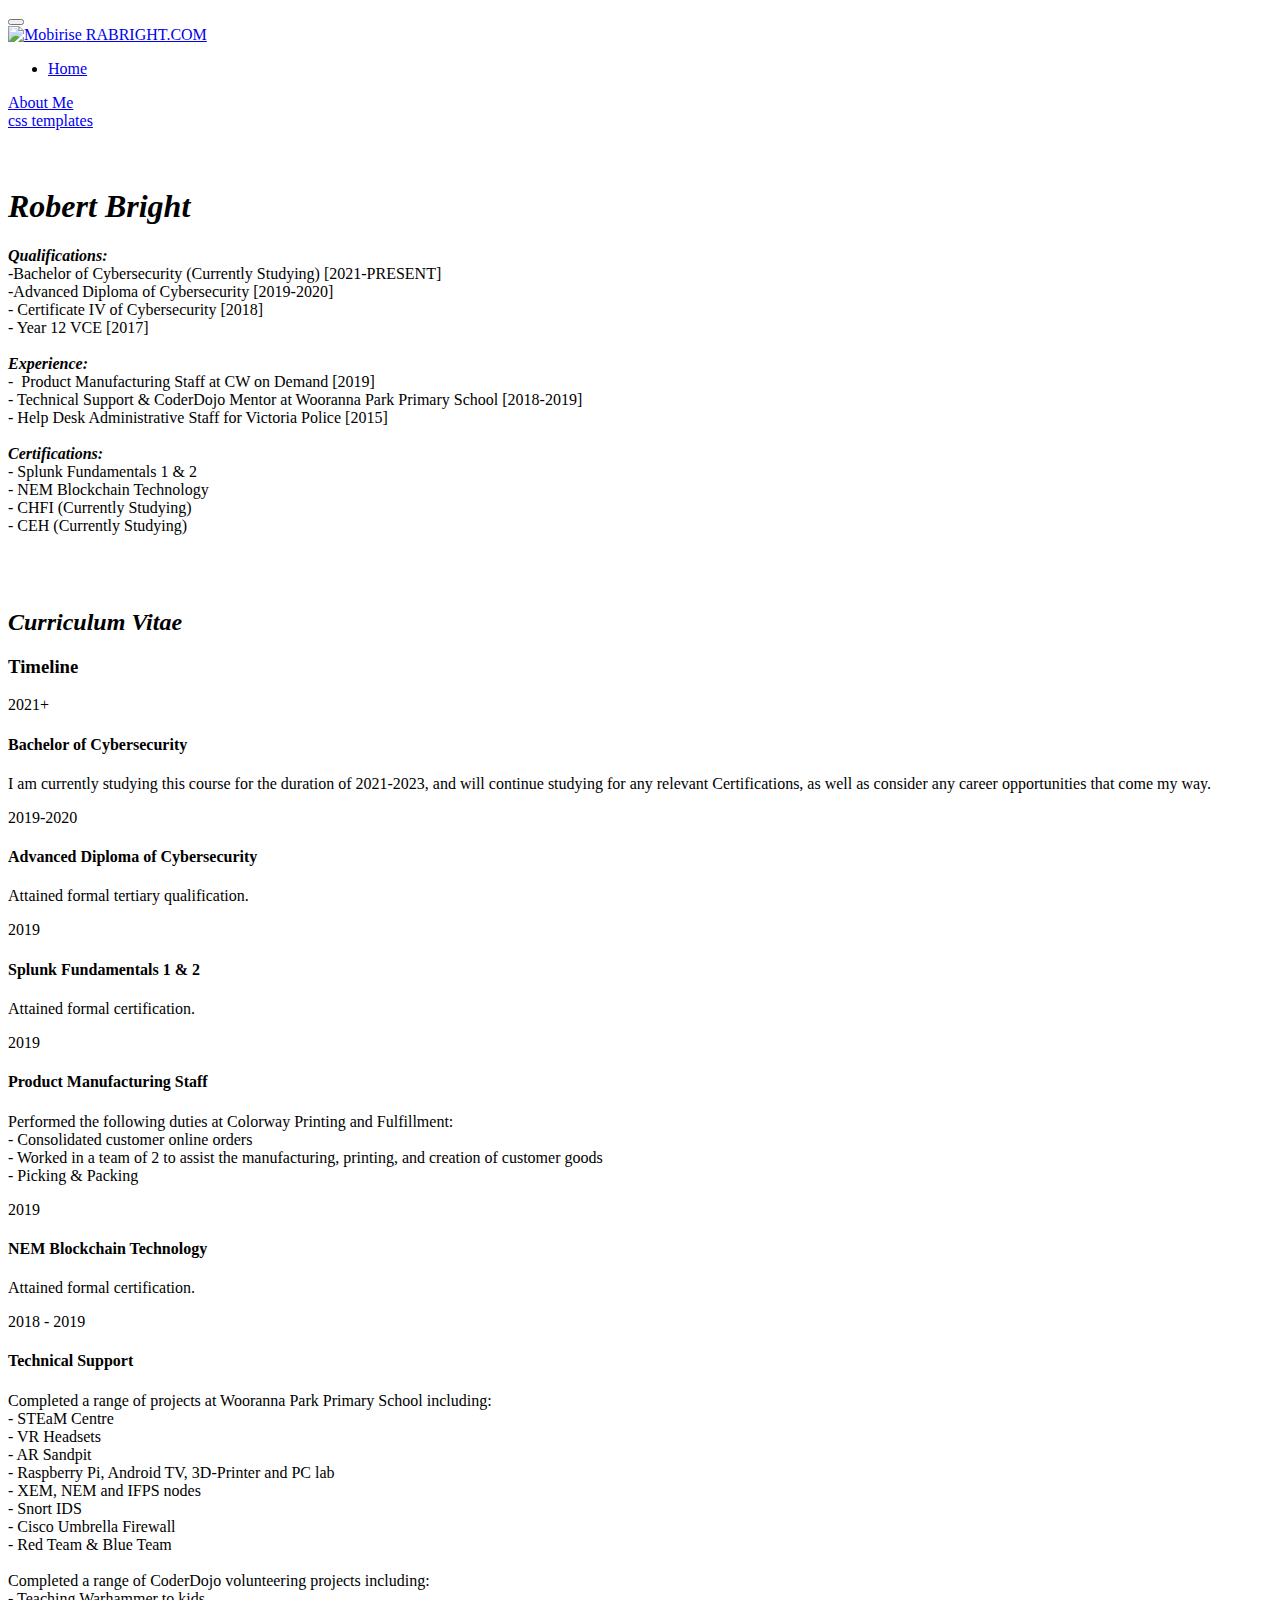
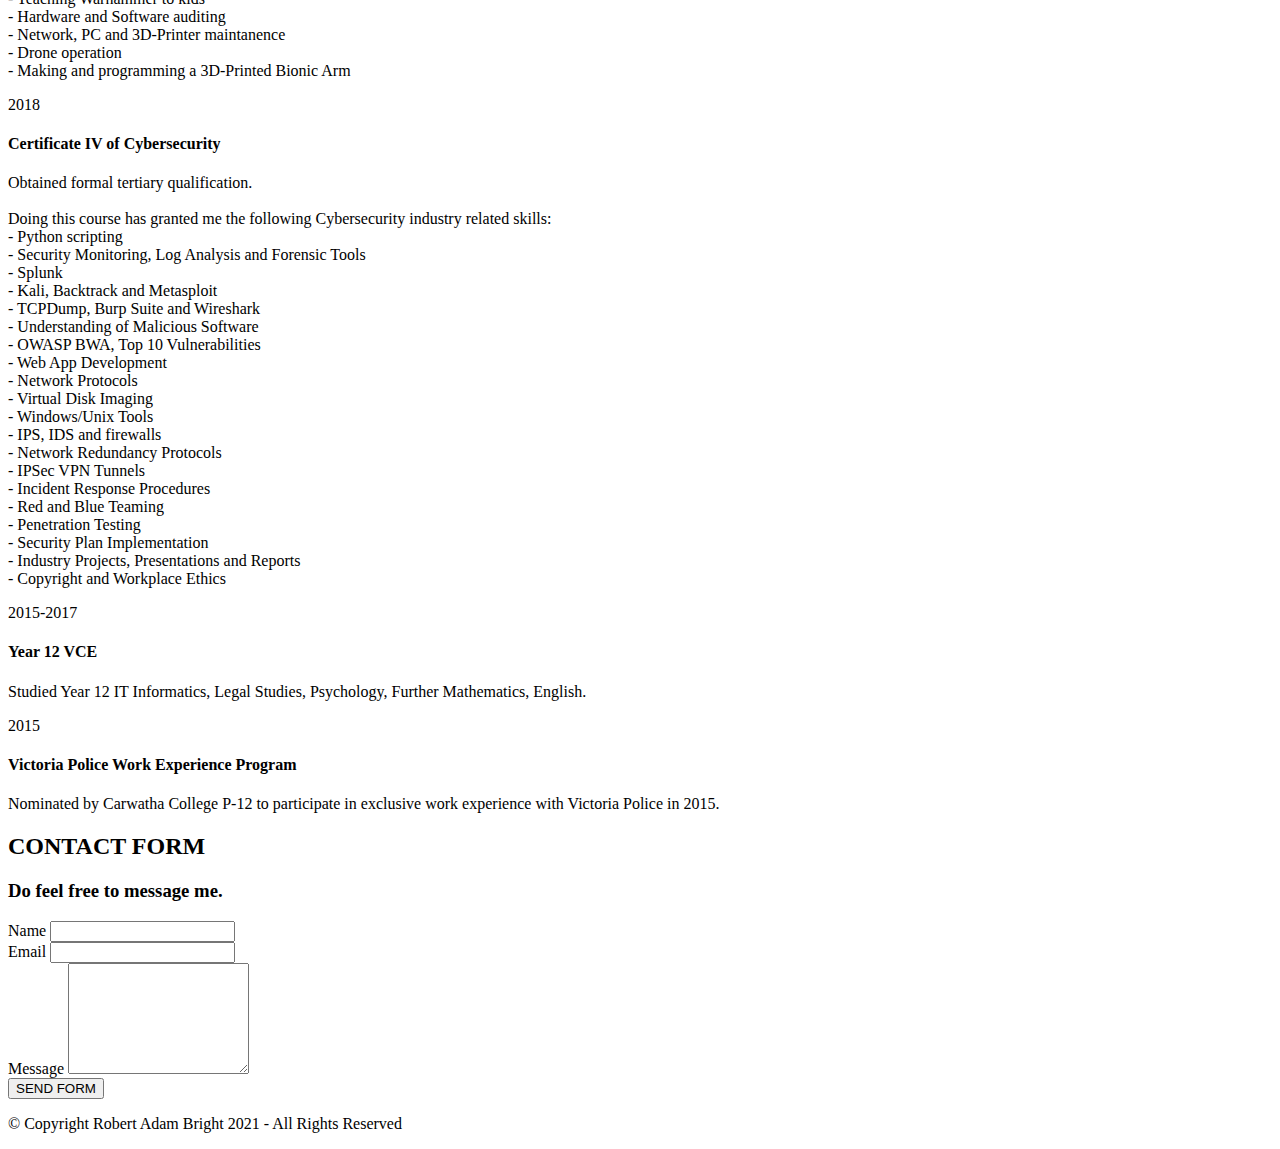
==== index.html @ a985dcd4 "Add files via upload" ====
<!DOCTYPE html>
<html  >
<head>
  <!-- Site made with Mobirise Website Builder v4.12.4, https://mobirise.com -->
  <meta charset="UTF-8">
  <meta http-equiv="X-UA-Compatible" content="IE=edge">
  <meta name="generator" content="Mobirise v4.12.4, mobirise.com">
  <meta name="viewport" content="width=device-width, initial-scale=1, minimum-scale=1">
  <link rel="shortcut icon" href="assets/images/img-53522.png" type="image/x-icon">
  <meta name="description" content="">
  
  
  <title>Home</title>
  <link rel="stylesheet" href="assets/web/assets/mobirise-icons/mobirise-icons.css">
  <link rel="stylesheet" href="assets/web/assets/mobirise-icons-bold/mobirise-icons-bold.css">
  <link rel="stylesheet" href="assets/bootstrap/css/bootstrap.min.css">
  <link rel="stylesheet" href="assets/bootstrap/css/bootstrap-grid.min.css">
  <link rel="stylesheet" href="assets/bootstrap/css/bootstrap-reboot.min.css">
  <link rel="stylesheet" href="assets/dropdown/css/style.css">
  <link rel="stylesheet" href="assets/tether/tether.min.css">
  <link rel="stylesheet" href="assets/socicon/css/styles.css">
  <link rel="stylesheet" href="assets/theme/css/style.css">
  <link rel="preload" as="style" href="assets/mobirise/css/mbr-additional.css"><link rel="stylesheet" href="assets/mobirise/css/mbr-additional.css" type="text/css">
  
  
  
</head>
<body>
  <section class="menu cid-reJX1GnCIi" once="menu" id="menu1-0">

    

    <nav class="navbar navbar-expand beta-menu navbar-dropdown align-items-center navbar-fixed-top navbar-toggleable-sm">
        <button class="navbar-toggler navbar-toggler-right" type="button" data-toggle="collapse" data-target="#navbarSupportedContent" aria-controls="navbarSupportedContent" aria-expanded="false" aria-label="Toggle navigation">
            <div class="hamburger">
                <span></span>
                <span></span>
                <span></span>
                <span></span>
            </div>
        </button>
        <div class="menu-logo">
            <div class="navbar-brand">
                <span class="navbar-logo">
                    <a href="index.html">
                         <img src="assets/images/thumbnail.png" alt="Mobirise" title="" style="height: 3.8rem;">
                    </a>
                </span>
                <span class="navbar-caption-wrap"><a class="navbar-caption text-white display-4" href="index.html">RABRIGHT.COM</a></span>
            </div>
        </div>
        <div class="collapse navbar-collapse" id="navbarSupportedContent">
            <ul class="navbar-nav nav-dropdown" data-app-modern-menu="true"><li class="nav-item">
                    <a class="nav-link link text-white display-4" href="index.html">
                        <span class="mbri-home mbr-iconfont mbr-iconfont-btn"></span>Home</a>
                </li></ul>
            <div class="navbar-buttons mbr-section-btn"><a class="btn btn-sm btn-primary display-4" href="aboutme.html"><span class="mbri-user mbr-iconfont mbr-iconfont-btn"></span>
                    About Me</a></div>
        </div>
    </nav>
</section>

<section class="engine"><a href="https://mobirise.info/x">css templates</a></section><section class="cid-sDux0tJGeT mbr-fullscreen mbr-parallax-background" id="header2-2d">

    

    <div class="mbr-overlay" style="opacity: 0; background-color: rgb(35, 35, 35);"></div>

    <div class="container align-center">
        <div class="row justify-content-md-center">
            <div class="mbr-white col-md-10">
                <h1 class="mbr-section-title mbr-bold pb-3 mbr-fonts-style display-1"><br><em>Robert Bright</em></h1>
                
                <p class="mbr-text pb-3 mbr-fonts-style display-5"><strong><em>Qualifications:
</em></strong><br>-Bachelor of Cybersecurity (Currently Studying) [2021-PRESENT]<br>-Advanced Diploma of Cybersecurity [2019-2020]<br>- Certificate IV of Cybersecurity [2018]
<br>- Year 12 VCE [2017]
<br>
<br><strong><em>Experience:
</em></strong><br>- &nbsp;Product Manufacturing Staff at CW on Demand [2019]<br>- Technical Support &amp; CoderDojo Mentor&nbsp;at Wooranna Park Primary School [2018-2019]<br>- Help Desk Administrative Staff for Victoria Police [2015]
<br>
<br><strong><em>Certifications:
</em></strong><br>- Splunk Fundamentals 1 &amp; 2                                                                      
<br>- NEM Blockchain Technology
<br>- CHFI (Currently Studying)                                                                        
<br>- CEH (Currently Studying) &nbsp;<br><br><br><br></p>
                
            </div>
        </div>
    </div>
    <div class="mbr-arrow hidden-sm-down" aria-hidden="true">
        <a href="#next">
            <i class="mbri-down mbr-iconfont"></i>
        </a>
    </div>
</section>

<section class="timeline1 cid-reJX4ozvJL" id="timeline1-2">

    

    

    <div class="container align-center">
        <h2 class="mbr-section-title pb-3 mbr-fonts-style display-2"><strong><em>Curriculum Vitae</em></strong><em><strong><br></strong></em></h2>
        <h3 class="mbr-section-subtitle pb-5 mbr-fonts-style display-5">Timeline</h3>

        <div class="container timelines-container" mbri-timelines="">
            <div class="row timeline-element reverse separline">      
                 <div class="timeline-date-panel col-xs-12 col-md-6  align-left">         
                    <div class="time-line-date-content">
                        <p class="mbr-timeline-date mbr-fonts-style display-5">2021+</p>
                    </div>
                </div>
           <span class="iconBackground"></span>
            <div class="col-xs-12 col-md-6 align-right">
                <div class="timeline-text-content">
                    <h4 class="mbr-timeline-title pb-3 mbr-fonts-style display-5">Bachelor of Cybersecurity</h4>
                    <p class="mbr-timeline-text mbr-fonts-style display-7">I am currently studying this course for the duration of 2021-2023, and will continue studying for any relevant Certifications, as well as consider any career opportunities that come my way.</p>
                 </div>
            </div>
            </div>

            <div class="row timeline-element  separline">
                <div class="timeline-date-panel col-xs-12 col-md-6 align-right">
                    <div class="time-line-date-content">
                        <p class="mbr-timeline-date mbr-fonts-style display-5">2019-2020</p>
                    </div>
                </div>
                <span class="iconBackground"></span>
                <div class="col-xs-12 col-md-6 align-left ">
                    <div class="timeline-text-content">
                        <h4 class="mbr-timeline-title pb-3 mbr-fonts-style display-5">Advanced Diploma of Cybersecurity</h4>
                        <p class="mbr-timeline-text mbr-fonts-style display-7">Attained formal tertiary qualification.</p>
                    </div>
                </div>
            </div> 


            <div class="row timeline-element reverse separline">
                <div class="timeline-date-panel col-xs-12 col-md-6  align-left">
                    <div class="time-line-date-content">
                        <p class="mbr-timeline-date mbr-fonts-style display-5">2019</p>
                    </div>
                </div>
                <span class="iconBackground"></span>
                <div class="col-xs-12 col-md-6 align-right">
                    <div class="timeline-text-content">
                        <h4 class="mbr-timeline-title pb-3 mbr-fonts-style display-5">Splunk Fundamentals 1 &amp; 2</h4>      
                        <p class="mbr-timeline-text mbr-fonts-style display-7">Attained formal certification.<br></p>
                    </div>
                </div>
            </div>

            <div class="row timeline-element  separline">
                <div class="timeline-date-panel col-xs-12 col-md-6 align-right">
                    <div class="time-line-date-content">
                        <p class="mbr-timeline-date mbr-fonts-style display-5">2019</p>
                    </div>
                </div>
                <span class="iconBackground"></span>
                <div class="col-xs-12 col-md-6 align-left ">
                    <div class="timeline-text-content">
                        <h4 class="mbr-timeline-title pb-3 mbr-fonts-style display-5">Product Manufacturing Staff</h4>
                        <p class="mbr-timeline-text mbr-fonts-style display-7">Performed the following duties at Colorway Printing and Fulfillment:<br>- Consolidated customer online orders
<br>- Worked in a team of 2 to assist the manufacturing, printing, and creation of customer goods
<br>- Picking &amp; Packing</p>
                    </div>
                </div>
            </div>


            <div class="row timeline-element reverse separline">
                <div class="timeline-date-panel col-xs-12 col-md-6  align-left">
                    <div class="time-line-date-content">
                        <p class="mbr-timeline-date mbr-fonts-style display-5">2019</p>
                    </div>
                </div>
                <span class="iconBackground"></span>
                <div class="col-xs-12 col-md-6 align-right">
                    <div class="timeline-text-content">
                        <h4 class="mbr-timeline-title pb-3 mbr-fonts-style display-5">NEM Blockchain Technology</h4>
                        <p class="mbr-timeline-text mbr-fonts-style display-7">Attained formal certification.</p>
                    </div>
                </div>
            </div>


            <div class="row timeline-element separline">
                <div class="timeline-date-panel col-xs-12 col-md-6 align-right">
                    <div class="time-line-date-content">
                       <p class="mbr-timeline-date mbr-fonts-style display-5">2018 - 2019</p>
                    </div>
                </div>
                <span class="iconBackground"></span>
                <div class="col-xs-12 col-md-6 align-left ">
                    <div class="timeline-text-content">
                        <h4 class="mbr-timeline-title pb-3 mbr-fonts-style display-5">Technical Support</h4>
                        <p class="mbr-timeline-text mbr-fonts-style display-7">Completed a range of projects at Wooranna Park Primary School including:
<br>- STEaM Centre
<br>- VR Headsets
<br>- AR Sandpit
<br>- Raspberry Pi, Android TV, 3D-Printer and PC lab
<br>- XEM, NEM and IFPS nodes
<br>- Snort IDS
<br>- Cisco Umbrella Firewall
<br>- Red Team &amp; Blue Team<br><br>Completed a range of CoderDojo volunteering projects including: 
<br>- Teaching Warhammer to kids 
<br>- Hardware and Software auditing 
<br>- Network, PC and 3D-Printer maintanence 
<br>- Drone operation 
<br>- Making and programming a 3D-Printed Bionic Arm<br></p>
                    </div>
                </div>
            </div>

            <div class="row timeline-element reverse separline">
                <div class="timeline-date-panel col-xs-12 col-md-6  align-left">
                    <div class="time-line-date-content">
                        <p class="mbr-timeline-date mbr-fonts-style display-5">2018</p>
                    </div>
                </div>
                <span class="iconBackground"></span>
                <div class="col-xs-12 col-md-6 align-right">
                    <div class="timeline-text-content">
                        <h4 class="mbr-timeline-title pb-3 mbr-fonts-style display-5">Certificate IV of Cybersecurity</h4>
                        <p class="mbr-timeline-text mbr-fonts-style display-7">Obtained formal tertiary qualification.<br><br>Doing this course has granted me the following Cybersecurity industry related skills:
<br>- Python scripting
<br>- Security Monitoring, Log Analysis and Forensic Tools
<br>- Splunk
<br>- Kali, Backtrack and Metasploit
<br>- TCPDump, Burp Suite and Wireshark
<br>- Understanding of Malicious Software
<br>- OWASP BWA, Top 10 Vulnerabilities
<br>- Web App Development
<br>- Network Protocols
<br>- Virtual Disk Imaging
<br>- Windows/Unix Tools
<br>- IPS, IDS and firewalls
<br>- Network Redundancy Protocols
<br>- IPSec VPN Tunnels
<br>- Incident Response Procedures
<br>- Red and Blue Teaming
<br>- Penetration Testing
<br>- Security Plan Implementation
<br>- Industry Projects, Presentations and Reports
<br>- Copyright and Workplace Ethics</p>
                    </div>
                </div>
            </div>

            <div class="row timeline-element separline">
                <div class="timeline-date-panel col-xs-12 col-md-6 align-right">
                    <div class="time-line-date-content">
                        <p class="mbr-timeline-date mbr-fonts-style display-5">2015-2017</p>
                    </div>
                </div>
                <span class="iconBackground"></span>
                <div class="col-xs-12 col-md-6 align-left ">
                    <div class="timeline-text-content">
                        <h4 class="mbr-timeline-title pb-3 mbr-fonts-style display-5">Year 12 VCE</h4>
                        <p class="mbr-timeline-text mbr-fonts-style display-7">Studied Year 12 IT Informatics, Legal Studies, Psychology, Further Mathematics, English.</p>
                    </div>
                </div>
            </div>

            <div class="row timeline-element reverse">
                <div class="timeline-date-panel col-xs-12 col-md-6  align-left">
                    <div class="time-line-date-content">
                        <p class="mbr-timeline-date mbr-fonts-style display-5">
                           2015</p>
                    </div>
                </div>
                <span class="iconBackground"></span>
                <div class="col-xs-12 col-md-6 align-right">
                    <div class="timeline-text-content">
                        <h4 class="mbr-timeline-title pb-3 mbr-fonts-style display-5">Victoria Police Work Experience Program</h4>

                        <p class="mbr-timeline-text mbr-fonts-style display-7">
                            Nominated by Carwatha College P-12 to participate in exclusive work experience with Victoria Police in 2015.
                        </p>
                    </div>
                </div>
            </div>

            

            

            
        </div>
    </div>
</section>

<section class="mbr-section form1 cid-reJX5jMsqR" id="form1-3">

    

    
    <div class="container">
        <div class="row justify-content-center">
            <div class="title col-12 col-lg-8">
                <h2 class="mbr-section-title align-center pb-3 mbr-fonts-style display-2">
                    CONTACT FORM
                </h2>
                <h3 class="mbr-section-subtitle align-center mbr-light pb-3 mbr-fonts-style display-5">Do feel free to message me.</h3>
            </div>
        </div>
    </div>
    <div class="container">
        <div class="row justify-content-center">
            <div class="media-container-column col-lg-8" data-form-type="formoid">
                    <div data-form-alert="" hidden="">Thanks for filling out the form!</div>
            
                    <form class="mbr-form" action="https://mobirise.com/" method="post" data-form-title="Mobirise Form"><input type="hidden" name="email" data-form-email="true" value="kXwzOmHdNR+WEFxs5XGXRcwQcxdJmZVnLpSB1nSL0w5AYq46pEYUQH5KF2/P6fVvvEilggQAgDgojjmQXGDfXKHUR88RyQAR2TMdyswuftDjkon6WbPaI3+LWXNE5JSk">
                        <div class="row row-sm-offset">
                            <div class="col-md-4 multi-horizontal" data-for="name">
                                <div class="form-group">
                                    <label class="form-control-label mbr-fonts-style display-7" for="name-form1-3">Name</label>
                                    <input type="text" class="form-control" name="name" data-form-field="Name" required="" id="name-form1-3">
                                </div>
                            </div>
                            <div class="col-md-4 multi-horizontal" data-for="email">
                                <div class="form-group">
                                    <label class="form-control-label mbr-fonts-style display-7" for="email-form1-3">Email</label>
                                    <input type="email" class="form-control" name="email" data-form-field="Email" required="" id="email-form1-3">
                                </div>
                            </div>
                            
                        </div>
                        <div class="form-group" data-for="message">
                            <label class="form-control-label mbr-fonts-style display-7" for="message-form1-3">Message</label>
                            <textarea type="text" class="form-control" name="message" rows="7" data-form-field="Message" id="message-form1-3"></textarea>
                        </div>
            
                        <span class="input-group-btn">
                            <button href="" type="submit" class="btn btn-primary btn-form display-4">SEND FORM</button>
                        </span>
                    </form>
            </div>
        </div>
    </div>
</section>

<section once="" class="cid-reJX698PGz" id="footer7-4">

    

    

    <div class="container">
        <div class="media-container-row align-center mbr-white">
            
            <div class="row social-row">
                <div class="social-list align-right pb-2">
                    
                    
                    
                    
                    
                    
                <div class="soc-item">
                        
                            <a href="https://www.facebook.com/robert.adam.bright" target="_blank"><span class="mbr-iconfont mbr-iconfont-social socicon-facebook socicon"></span></a>
                        
                    </div><div class="soc-item">
                        
                            <a href="https://github.com/OvercastPage2"><span class="mbr-iconfont mbr-iconfont-social mbrib-github"></span></a>
                        
                    </div></div>
            </div>
            <div class="row row-copirayt">
                <p class="mbr-text mb-0 mbr-fonts-style mbr-white align-center display-7">
                    © Copyright Robert Adam Bright 2021 - All Rights Reserved
                </p>
            </div>
        </div>
    </div>
  
    <div id="fb-root"></div>
<script async="" defer="" crossorigin="anonymous" src="https://connect.facebook.net/en_GB/sdk.js#xfbml=1&amp;version=v6.0&amp;appId=235304967809869&amp;autoLogAppEvents=1"></script>
  <section class="menu cid-reJX1GnCIi" once="menu" id="menu1-5">
</section></section>


  <script src="assets/web/assets/jquery/jquery.min.js"></script>
  <script src="assets/popper/popper.min.js"></script>
  <script src="assets/bootstrap/js/bootstrap.min.js"></script>
  <script src="assets/smoothscroll/smooth-scroll.js"></script>
  <script src="assets/dropdown/js/nav-dropdown.js"></script>
  <script src="assets/dropdown/js/navbar-dropdown.js"></script>
  <script src="assets/touchswipe/jquery.touch-swipe.min.js"></script>
  <script src="assets/parallax/jarallax.min.js"></script>
  <script src="assets/tether/tether.min.js"></script>
  <script src="assets/theme/js/script.js"></script>
  <script src="assets/formoid/formoid.min.js"></script>
  
  
</body>
</html>
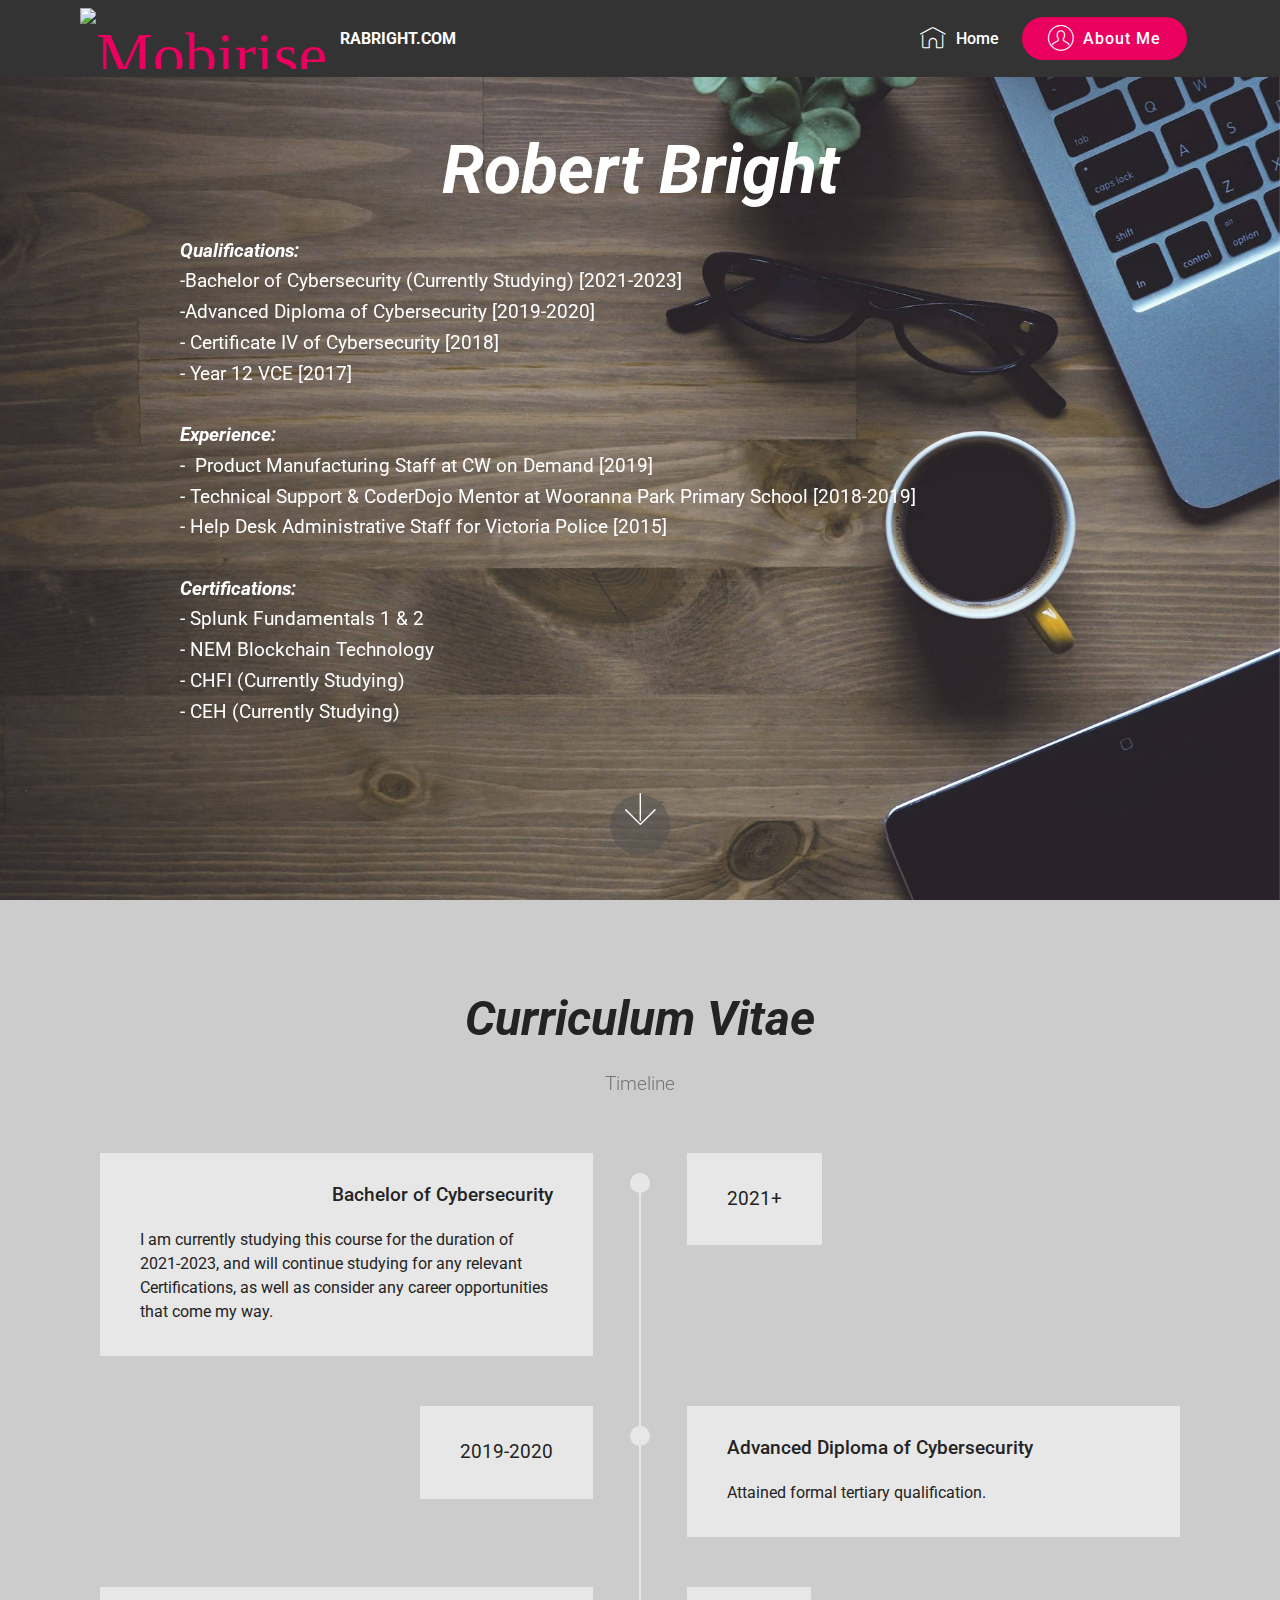
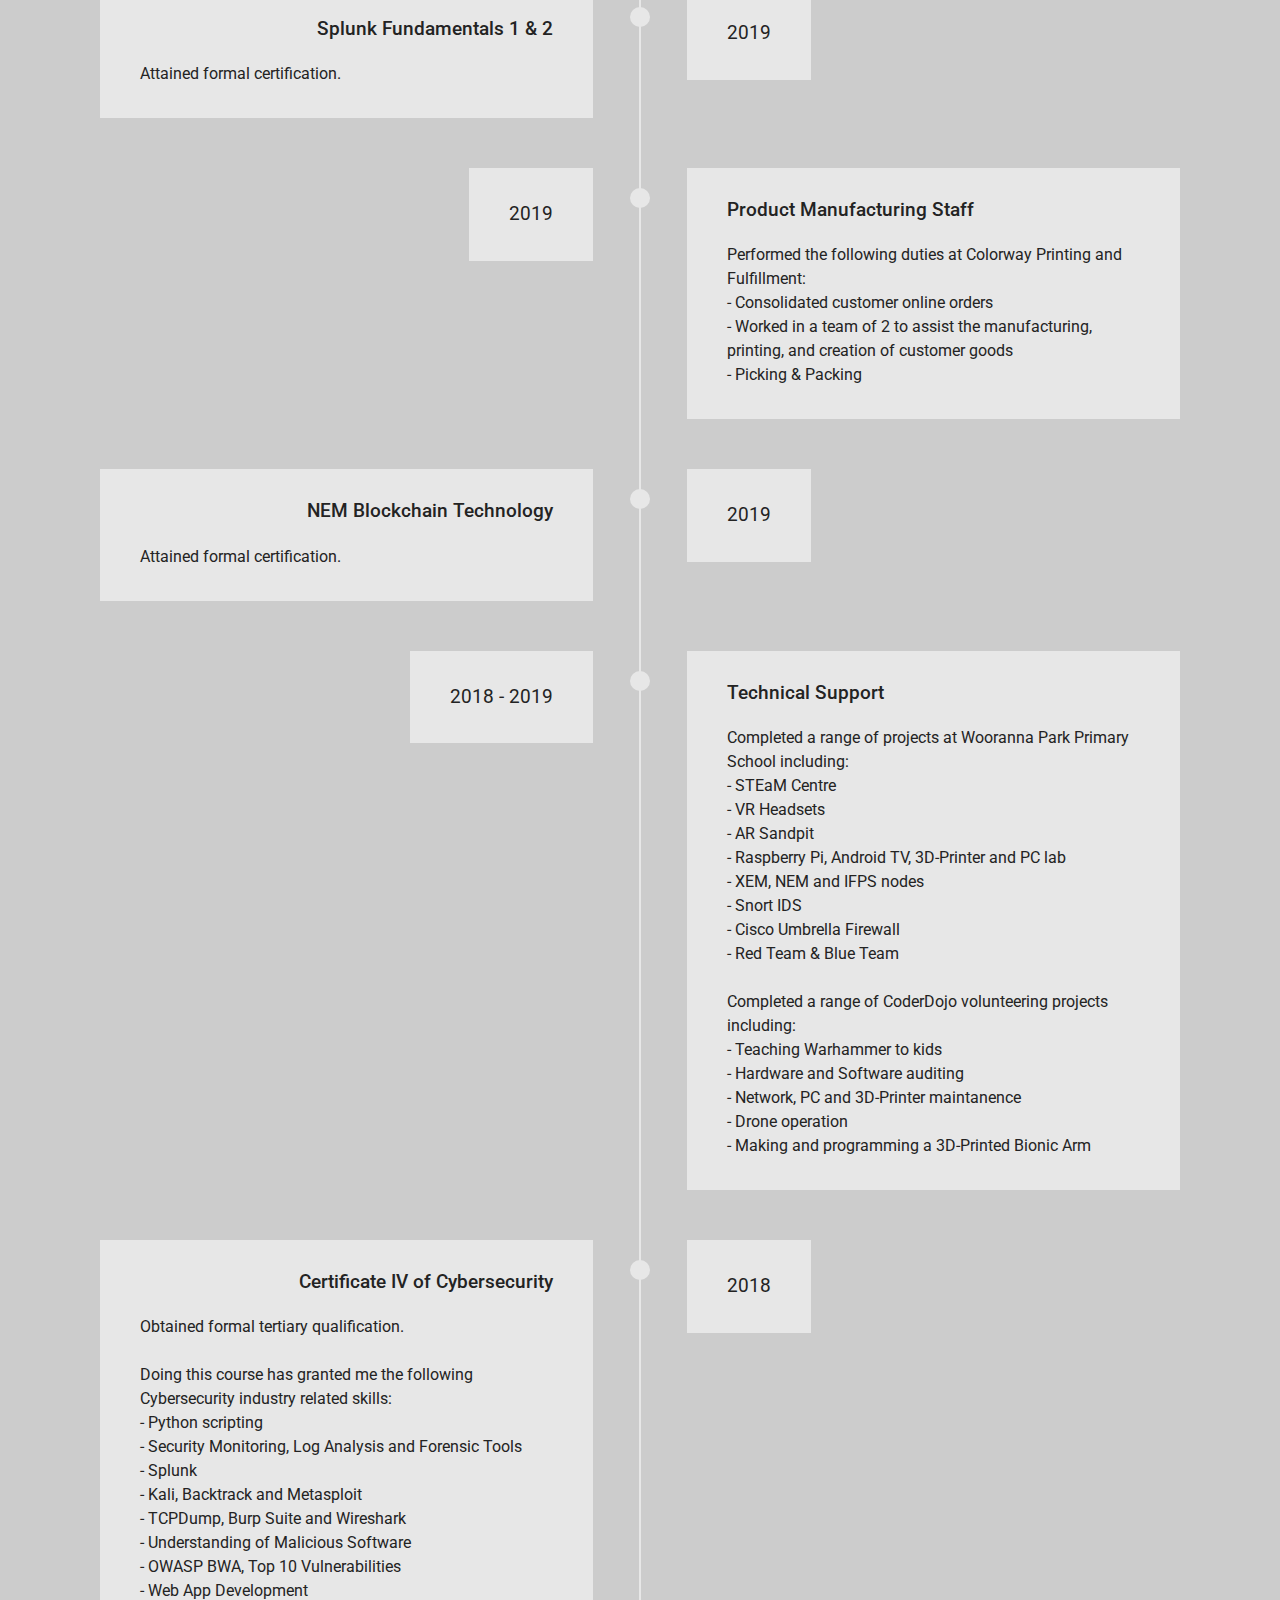
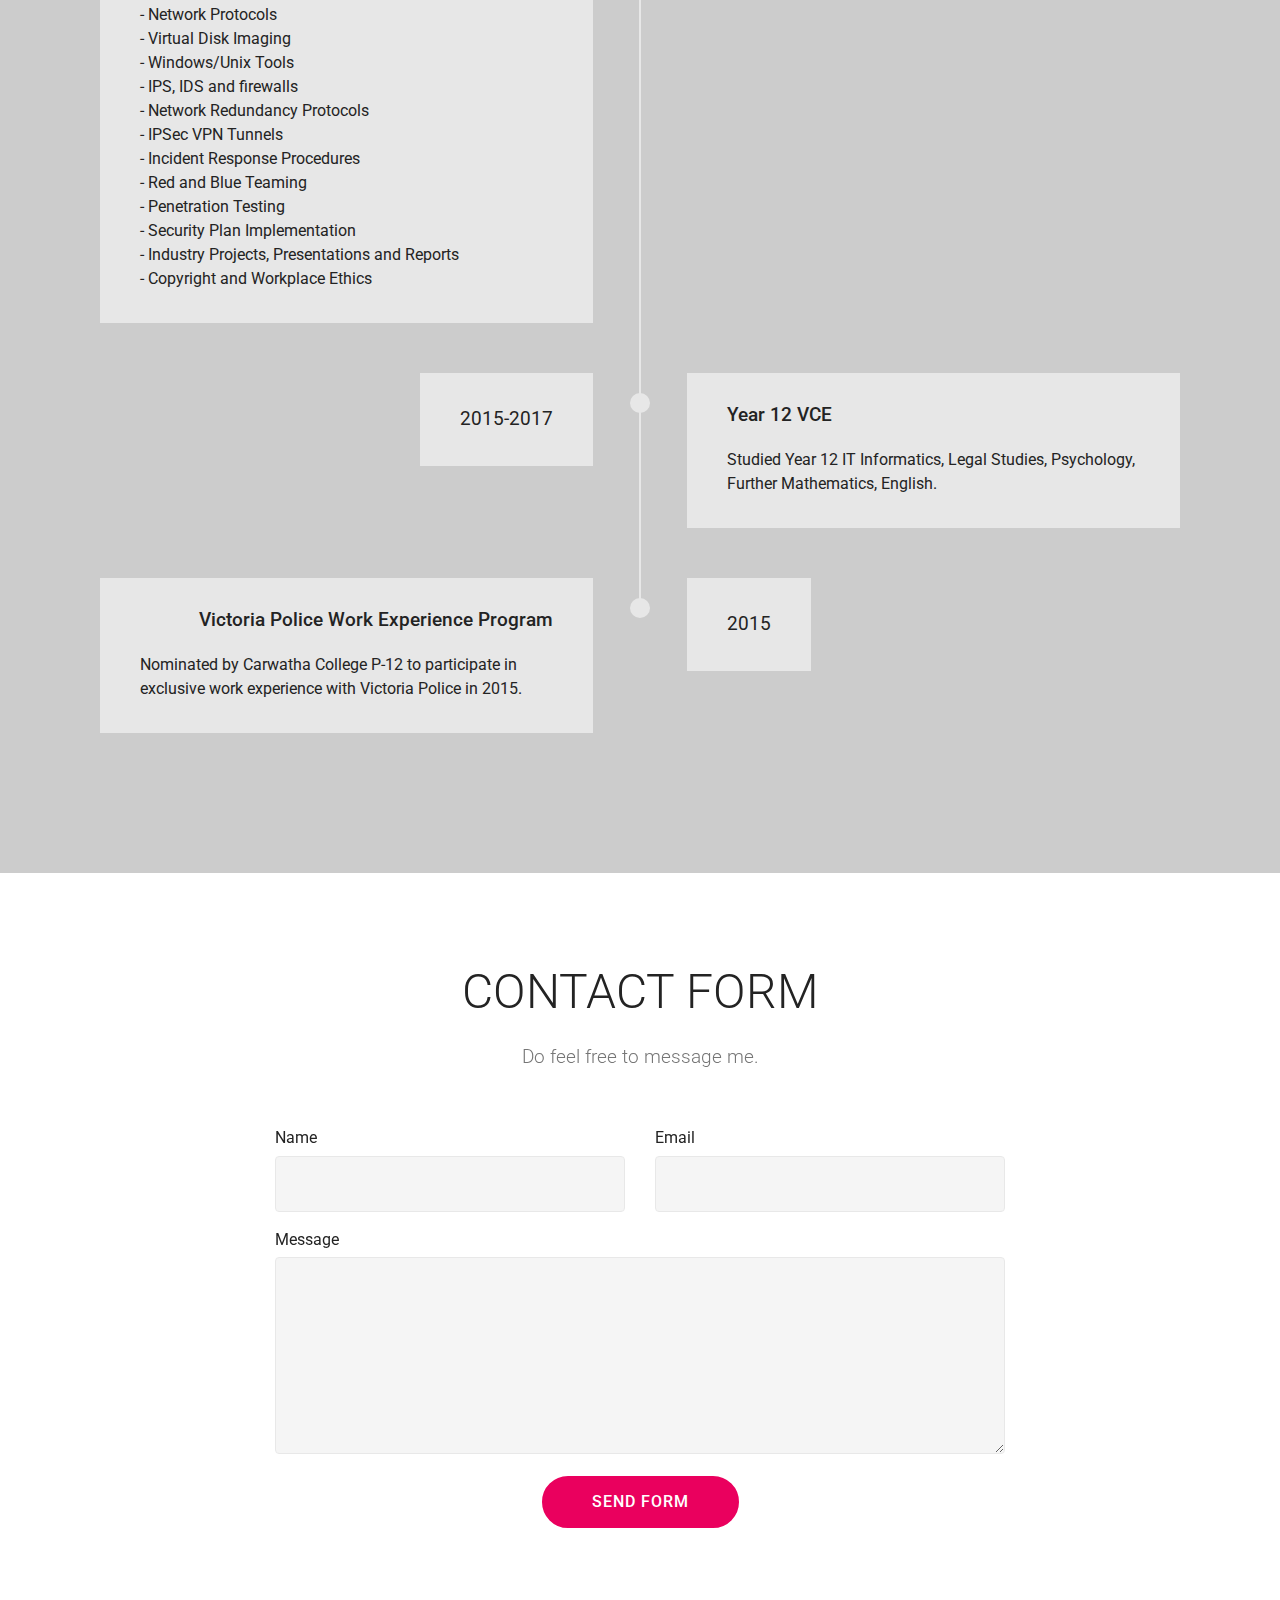
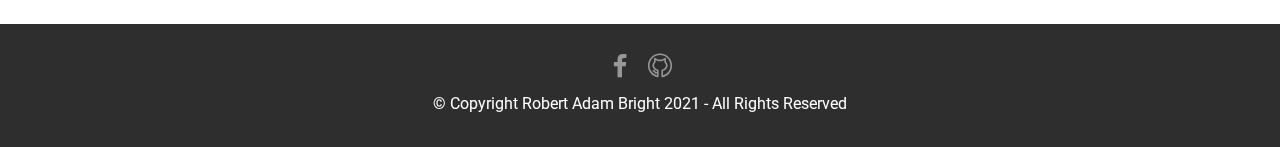
==== commit 28bdf513: "Add files via upload" ====
--- a/index.html
+++ b/index.html
@@ -6,7 +6,7 @@
   <meta http-equiv="X-UA-Compatible" content="IE=edge">
   <meta name="generator" content="Mobirise v4.12.4, mobirise.com">
   <meta name="viewport" content="width=device-width, initial-scale=1, minimum-scale=1">
-  <link rel="shortcut icon" href="assets/images/img-53522.png" type="image/x-icon">
+  <link rel="shortcut icon" href="assets/images/robert-bright-1.png" type="image/x-icon">
   <meta name="description" content="">
   
   
@@ -43,7 +43,7 @@
             <div class="navbar-brand">
                 <span class="navbar-logo">
                     <a href="index.html">
-                         <img src="assets/images/thumbnail.png" alt="Mobirise" title="" style="height: 3.8rem;">
+                         <img src="assets/images/robert-bright-2.png" alt="Mobirise" title="" style="height: 3.8rem;">
                     </a>
                 </span>
                 <span class="navbar-caption-wrap"><a class="navbar-caption text-white display-4" href="index.html">RABRIGHT.COM</a></span>
@@ -60,7 +60,7 @@
     </nav>
 </section>
 
-<section class="engine"><a href="https://mobirise.info/x">css templates</a></section><section class="cid-sDux0tJGeT mbr-fullscreen mbr-parallax-background" id="header2-2d">
+<section class="engine"><a href="https://mobirise.info">Mobirise</a></section><section class="cid-sDux0tJGeT mbr-fullscreen mbr-parallax-background" id="header2-2d">
 
     
 
@@ -72,7 +72,7 @@
                 <h1 class="mbr-section-title mbr-bold pb-3 mbr-fonts-style display-1"><br><em>Robert Bright</em></h1>
                 
                 <p class="mbr-text pb-3 mbr-fonts-style display-5"><strong><em>Qualifications:
-</em></strong><br>-Bachelor of Cybersecurity (Currently Studying) [2021-PRESENT]<br>-Advanced Diploma of Cybersecurity [2019-2020]<br>- Certificate IV of Cybersecurity [2018]
+</em></strong><br>-Bachelor of Cybersecurity (Currently Studying) [2021-2023]<br>-Advanced Diploma of Cybersecurity [2019-2020]<br>- Certificate IV of Cybersecurity [2018]
 <br>- Year 12 VCE [2017]
 <br>
 <br><strong><em>Experience:
@@ -311,7 +311,7 @@
             <div class="media-container-column col-lg-8" data-form-type="formoid">
                     <div data-form-alert="" hidden="">Thanks for filling out the form!</div>
             
-                    <form class="mbr-form" action="https://mobirise.com/" method="post" data-form-title="Mobirise Form"><input type="hidden" name="email" data-form-email="true" value="kXwzOmHdNR+WEFxs5XGXRcwQcxdJmZVnLpSB1nSL0w5AYq46pEYUQH5KF2/P6fVvvEilggQAgDgojjmQXGDfXKHUR88RyQAR2TMdyswuftDjkon6WbPaI3+LWXNE5JSk">
+                    <form class="mbr-form" action="https://mobirise.com/" method="post" data-form-title="Mobirise Form"><input type="hidden" name="email" data-form-email="true" value="rt1imw1ixgmJ6EYIwyUupMqqm5D8TpT6zruVPyYFhtUn1GJy8mJWRAmxE3GrfzxJGKgj2SH8NcuQ3+rd8kfxE/VIIUdZ36JvNv0WZ2jRqO2wSH3IIkUJRz7X2XFAR7ub">
                         <div class="row row-sm-offset">
                             <div class="col-md-4 multi-horizontal" data-for="name">
                                 <div class="form-group">
--- a/assets/web/assets/mobirise-icons/mobirise-icons.css
+++ b/assets/web/assets/mobirise-icons/mobirise-icons.css
@@ -0,0 +1,477 @@
+@font-face {
+  font-family: 'MobiriseIcons';
+  src:  url('mobirise-icons.eot?spat4u');
+  src:  url('mobirise-icons.eot?spat4u#iefix') format('embedded-opentype'),
+    url('mobirise-icons.ttf?spat4u') format('truetype'),
+    url('mobirise-icons.woff?spat4u') format('woff'),
+    url('mobirise-icons.svg?spat4u#MobiriseIcons') format('svg');
+  font-weight: normal;
+  font-style: normal;
+  font-display: swap;
+}
+
+[class^="mbri-"], [class*=" mbri-"] {
+  /* use !important to prevent issues with browser extensions that change fonts */
+  font-family: MobiriseIcons !important;
+  speak: none;
+  font-style: normal;
+  font-weight: normal;
+  font-variant: normal;
+  text-transform: none;
+  line-height: 1;
+
+  /* Better Font Rendering =========== */
+  -webkit-font-smoothing: antialiased;
+  -moz-osx-font-smoothing: grayscale;
+}
+
+.mbri-add-submenu:before {
+  content: "\e900";
+}
+.mbri-alert:before {
+  content: "\e901";
+}
+.mbri-align-center:before {
+  content: "\e902";
+}
+.mbri-align-justify:before {
+  content: "\e903";
+}
+.mbri-align-left:before {
+  content: "\e904";
+}
+.mbri-align-right:before {
+  content: "\e905";
+}
+.mbri-android:before {
+  content: "\e906";
+}
+.mbri-apple:before {
+  content: "\e907";
+}
+.mbri-arrow-down:before {
+  content: "\e908";
+}
+.mbri-arrow-next:before {
+  content: "\e909";
+}
+.mbri-arrow-prev:before {
+  content: "\e90a";
+}
+.mbri-arrow-up:before {
+  content: "\e90b";
+}
+.mbri-bold:before {
+  content: "\e90c";
+}
+.mbri-bookmark:before {
+  content: "\e90d";
+}
+.mbri-bootstrap:before {
+  content: "\e90e";
+}
+.mbri-briefcase:before {
+  content: "\e90f";
+}
+.mbri-browse:before {
+  content: "\e910";
+}
+.mbri-bulleted-list:before {
+  content: "\e911";
+}
+.mbri-calendar:before {
+  content: "\e912";
+}
+.mbri-camera:before {
+  content: "\e913";
+}
+.mbri-cart-add:before {
+  content: "\e914";
+}
+.mbri-cart-full:before {
+  content: "\e915";
+}
+.mbri-cash:before {
+  content: "\e916";
+}
+.mbri-change-style:before {
+  content: "\e917";
+}
+.mbri-chat:before {
+  content: "\e918";
+}
+.mbri-clock:before {
+  content: "\e919";
+}
+.mbri-close:before {
+  content: "\e91a";
+}
+.mbri-cloud:before {
+  content: "\e91b";
+}
+.mbri-code:before {
+  content: "\e91c";
+}
+.mbri-contact-form:before {
+  content: "\e91d";
+}
+.mbri-credit-card:before {
+  content: "\e91e";
+}
+.mbri-cursor-click:before {
+  content: "\e91f";
+}
+.mbri-cust-feedback:before {
+  content: "\e920";
+}
+.mbri-database:before {
+  content: "\e921";
+}
+.mbri-delivery:before {
+  content: "\e922";
+}
+.mbri-desktop:before {
+  content: "\e923";
+}
+.mbri-devices:before {
+  content: "\e924";
+}
+.mbri-down:before {
+  content: "\e925";
+}
+.mbri-download:before {
+  content: "\e989";
+}
+.mbri-drag-n-drop:before {
+  content: "\e927";
+}
+.mbri-drag-n-drop2:before {
+  content: "\e928";
+}
+.mbri-edit:before {
+  content: "\e929";
+}
+.mbri-edit2:before {
+  content: "\e92a";
+}
+.mbri-error:before {
+  content: "\e92b";
+}
+.mbri-extension:before {
+  content: "\e92c";
+}
+.mbri-features:before {
+  content: "\e92d";
+}
+.mbri-file:before {
+  content: "\e92e";
+}
+.mbri-flag:before {
+  content: "\e92f";
+}
+.mbri-folder:before {
+  content: "\e930";
+}
+.mbri-gift:before {
+  content: "\e931";
+}
+.mbri-github:before {
+  content: "\e932";
+}
+.mbri-globe:before {
+  content: "\e933";
+}
+.mbri-globe-2:before {
+  content: "\e934";
+}
+.mbri-growing-chart:before {
+  content: "\e935";
+}
+.mbri-hearth:before {
+  content: "\e936";
+}
+.mbri-help:before {
+  content: "\e937";
+}
+.mbri-home:before {
+  content: "\e938";
+}
+.mbri-hot-cup:before {
+  content: "\e939";
+}
+.mbri-idea:before {
+  content: "\e93a";
+}
+.mbri-image-gallery:before {
+  content: "\e93b";
+}
+.mbri-image-slider:before {
+  content: "\e93c";
+}
+.mbri-info:before {
+  content: "\e93d";
+}
+.mbri-italic:before {
+  content: "\e93e";
+}
+.mbri-key:before {
+  content: "\e93f";
+}
+.mbri-laptop:before {
+  content: "\e940";
+}
+.mbri-layers:before {
+  content: "\e941";
+}
+.mbri-left-right:before {
+  content: "\e942";
+}
+.mbri-left:before {
+  content: "\e943";
+}
+.mbri-letter:before {
+  content: "\e944";
+}
+.mbri-like:before {
+  content: "\e945";
+}
+.mbri-link:before {
+  content: "\e946";
+}
+.mbri-lock:before {
+  content: "\e947";
+}
+.mbri-login:before {
+  content: "\e948";
+}
+.mbri-logout:before {
+  content: "\e949";
+}
+.mbri-magic-stick:before {
+  content: "\e94a";
+}
+.mbri-map-pin:before {
+  content: "\e94b";
+}
+.mbri-menu:before {
+  content: "\e94c";
+}
+.mbri-mobile:before {
+  content: "\e94d";
+}
+.mbri-mobile2:before {
+  content: "\e94e";
+}
+.mbri-mobirise:before {
+  content: "\e94f";
+}
+.mbri-more-horizontal:before {
+  content: "\e950";
+}
+.mbri-more-vertical:before {
+  content: "\e951";
+}
+.mbri-music:before {
+  content: "\e952";
+}
+.mbri-new-file:before {
+  content: "\e953";
+}
+.mbri-numbered-list:before {
+  content: "\e954";
+}
+.mbri-opened-folder:before {
+  content: "\e955";
+}
+.mbri-pages:before {
+  content: "\e956";
+}
+.mbri-paper-plane:before {
+  content: "\e957";
+}
+.mbri-paperclip:before {
+  content: "\e958";
+}
+.mbri-photo:before {
+  content: "\e959";
+}
+.mbri-photos:before {
+  content: "\e95a";
+}
+.mbri-pin:before {
+  content: "\e95b";
+}
+.mbri-play:before {
+  content: "\e95c";
+}
+.mbri-plus:before {
+  content: "\e95d";
+}
+.mbri-preview:before {
+  content: "\e95e";
+}
+.mbri-print:before {
+  content: "\e95f";
+}
+.mbri-protect:before {
+  content: "\e960";
+}
+.mbri-question:before {
+  content: "\e961";
+}
+.mbri-quote-left:before {
+  content: "\e962";
+}
+.mbri-quote-right:before {
+  content: "\e963";
+}
+.mbri-refresh:before {
+  content: "\e964";
+}
+.mbri-responsive:before {
+  content: "\e965";
+}
+.mbri-right:before {
+  content: "\e966";
+}
+.mbri-rocket:before {
+  content: "\e967";
+}
+.mbri-sad-face:before {
+  content: "\e968";
+}
+.mbri-sale:before {
+  content: "\e969";
+}
+.mbri-save:before {
+  content: "\e96a";
+}
+.mbri-search:before {
+  content: "\e96b";
+}
+.mbri-setting:before {
+  content: "\e96c";
+}
+.mbri-setting2:before {
+  content: "\e96d";
+}
+.mbri-setting3:before {
+  content: "\e96e";
+}
+.mbri-share:before {
+  content: "\e96f";
+}
+.mbri-shopping-bag:before {
+  content: "\e970";
+}
+.mbri-shopping-basket:before {
+  content: "\e971";
+}
+.mbri-shopping-cart:before {
+  content: "\e972";
+}
+.mbri-sites:before {
+  content: "\e973";
+}
+.mbri-smile-face:before {
+  content: "\e974";
+}
+.mbri-speed:before {
+  content: "\e975";
+}
+.mbri-star:before {
+  content: "\e976";
+}
+.mbri-success:before {
+  content: "\e977";
+}
+.mbri-sun:before {
+  content: "\e978";
+}
+.mbri-sun2:before {
+  content: "\e979";
+}
+.mbri-tablet:before {
+  content: "\e97a";
+}
+.mbri-tablet-vertical:before {
+  content: "\e97b";
+}
+.mbri-target:before {
+  content: "\e97c";
+}
+.mbri-timer:before {
+  content: "\e97d";
+}
+.mbri-to-ftp:before {
+  content: "\e97e";
+}
+.mbri-to-local-drive:before {
+  content: "\e97f";
+}
+.mbri-touch-swipe:before {
+  content: "\e980";
+}
+.mbri-touch:before {
+  content: "\e981";
+}
+.mbri-trash:before {
+  content: "\e982";
+}
+.mbri-underline:before {
+  content: "\e983";
+}
+.mbri-unlink:before {
+  content: "\e984";
+}
+.mbri-unlock:before {
+  content: "\e985";
+}
+.mbri-up-down:before {
+  content: "\e986";
+}
+.mbri-up:before {
+  content: "\e987";
+}
+.mbri-update:before {
+  content: "\e988";
+}
+.mbri-upload:before {
+ content: "\e926"; 
+}
+.mbri-user:before {
+  content: "\e98a";
+}
+.mbri-user2:before {
+  content: "\e98b";
+}
+.mbri-users:before {
+  content: "\e98c";
+}
+.mbri-video:before {
+  content: "\e98d";
+}
+.mbri-video-play:before {
+  content: "\e98e";
+}
+.mbri-watch:before {
+  content: "\e98f";
+}
+.mbri-website-theme:before {
+  content: "\e990";
+}
+.mbri-wifi:before {
+  content: "\e991";
+}
+.mbri-windows:before {
+  content: "\e992";
+}
+.mbri-zoom-out:before {
+  content: "\e993";
+}
+.mbri-redo:before {
+  content: "\e994";
+}
+.mbri-undo:before {
+  content: "\e995";
+}
--- a/assets/web/assets/mobirise-icons-bold/mobirise-icons-bold.css
+++ b/assets/web/assets/mobirise-icons-bold/mobirise-icons-bold.css
@@ -0,0 +1,477 @@
+@font-face {
+  font-family: 'mobirise-icons-bold';
+  font-display: swap;
+  src:  url('mobirise-icons-bold.eot?m1l4yr');
+  src:  url('mobirise-icons-bold.eot?m1l4yr#iefix') format('embedded-opentype'),
+    url('mobirise-icons-bold.ttf?m1l4yr') format('truetype'),
+    url('mobirise-icons-bold.woff?m1l4yr') format('woff'),
+    url('mobirise-icons-bold.svg?m1l4yr#mobirise-icons-bold') format('svg');
+  font-weight: normal;
+  font-style: normal;
+}
+
+[class^="mbrib-"], [class*="mbrib-"] {
+  /* use !important to prevent issues with browser extensions that change fonts */
+  font-family: 'mobirise-icons-bold' !important;
+  speak: none;
+  font-style: normal;
+  font-weight: normal;
+  font-variant: normal;
+  text-transform: none;
+  line-height: 1;
+
+  /* Better Font Rendering =========== */
+  -webkit-font-smoothing: antialiased;
+  -moz-osx-font-smoothing: grayscale;
+}
+
+.mbrib-add-submenu:before {
+  content: "\e900";
+}
+.mbrib-alert:before {
+  content: "\e901";
+}
+.mbrib-align-center:before {
+  content: "\e902";
+}
+.mbrib-align-justify:before {
+  content: "\e903";
+}
+.mbrib-align-left:before {
+  content: "\e904";
+}
+.mbrib-align-right:before {
+  content: "\e905";
+}
+.mbrib-android:before {
+  content: "\e906";
+}
+.mbrib-apple:before {
+  content: "\e907";
+}
+.mbrib-arrow-down:before {
+  content: "\e908";
+}
+.mbrib-arrow-next:before {
+  content: "\e909";
+}
+.mbrib-arrow-prev:before {
+  content: "\e90a";
+}
+.mbrib-arrow-up:before {
+  content: "\e90b";
+}
+.mbrib-bold:before {
+  content: "\e90c";
+}
+.mbrib-bookmark:before {
+  content: "\e90d";
+}
+.mbrib-bootstrap:before {
+  content: "\e90e";
+}
+.mbrib-briefcase:before {
+  content: "\e90f";
+}
+.mbrib-browse:before {
+  content: "\e910";
+}
+.mbrib-bulleted-list:before {
+  content: "\e911";
+}
+.mbrib-calendar:before {
+  content: "\e912";
+}
+.mbrib-camera:before {
+  content: "\e913";
+}
+.mbrib-cart-add:before {
+  content: "\e914";
+}
+.mbrib-cart-full:before {
+  content: "\e915";
+}
+.mbrib-cash:before {
+  content: "\e916";
+}
+.mbrib-change-style:before {
+  content: "\e917";
+}
+.mbrib-chat:before {
+  content: "\e918";
+}
+.mbrib-clock:before {
+  content: "\e919";
+}
+.mbrib-close:before {
+  content: "\e91a";
+}
+.mbrib-cloud:before {
+  content: "\e91b";
+}
+.mbrib-code:before {
+  content: "\e91c";
+}
+.mbrib-contact-form:before {
+  content: "\e91d";
+}
+.mbrib-credit-card:before {
+  content: "\e91e";
+}
+.mbrib-cursor-click:before {
+  content: "\e91f";
+}
+.mbrib-cust-feedback:before {
+  content: "\e920";
+}
+.mbrib-database:before {
+  content: "\e921";
+}
+.mbrib-delivery:before {
+  content: "\e922";
+}
+.mbrib-desktop:before {
+  content: "\e923";
+}
+.mbrib-devices:before {
+  content: "\e924";
+}
+.mbrib-down:before {
+  content: "\e925";
+}
+.mbrib-download:before {
+  content: "\e926";
+}
+.mbrib-drag-n-drop:before {
+  content: "\e927";
+}
+.mbrib-drag-n-drop2:before {
+  content: "\e928";
+}
+.mbrib-edit:before {
+  content: "\e929";
+}
+.mbrib-edit2:before {
+  content: "\e92a";
+}
+.mbrib-error:before {
+  content: "\e92b";
+}
+.mbrib-extension:before {
+  content: "\e92c";
+}
+.mbrib-features:before {
+  content: "\e92d";
+}
+.mbrib-file:before {
+  content: "\e92e";
+}
+.mbrib-flag:before {
+  content: "\e92f";
+}
+.mbrib-folder:before {
+  content: "\e930";
+}
+.mbrib-gift:before {
+  content: "\e931";
+}
+.mbrib-github:before {
+  content: "\e932";
+}
+.mbrib-globe-2:before {
+  content: "\e933";
+}
+.mbrib-globe:before {
+  content: "\e934";
+}
+.mbrib-growing-chart:before {
+  content: "\e935";
+}
+.mbrib-hearth:before {
+  content: "\e936";
+}
+.mbrib-help:before {
+  content: "\e937";
+}
+.mbrib-home:before {
+  content: "\e938";
+}
+.mbrib-hot-cup:before {
+  content: "\e939";
+}
+.mbrib-idea:before {
+  content: "\e93a";
+}
+.mbrib-image-gallery:before {
+  content: "\e93b";
+}
+.mbrib-image-slider:before {
+  content: "\e93c";
+}
+.mbrib-info:before {
+  content: "\e93d";
+}
+.mbrib-italic:before {
+  content: "\e93e";
+}
+.mbrib-key:before {
+  content: "\e93f";
+}
+.mbrib-laptop:before {
+  content: "\e940";
+}
+.mbrib-layers:before {
+  content: "\e941";
+}
+.mbrib-left-right:before {
+  content: "\e942";
+}
+.mbrib-left:before {
+  content: "\e943";
+}
+.mbrib-letter:before {
+  content: "\e944";
+}
+.mbrib-like:before {
+  content: "\e945";
+}
+.mbrib-link:before {
+  content: "\e946";
+}
+.mbrib-lock:before {
+  content: "\e947";
+}
+.mbrib-login:before {
+  content: "\e948";
+}
+.mbrib-logout:before {
+  content: "\e949";
+}
+.mbrib-magic-stick:before {
+  content: "\e94a";
+}
+.mbrib-map-pin:before {
+  content: "\e94b";
+}
+.mbrib-menu:before {
+  content: "\e94c";
+}
+.mbrib-mobile:before {
+  content: "\e94d";
+}
+.mbrib-mobile2:before {
+  content: "\e94e";
+}
+.mbrib-mobirise:before {
+  content: "\e94f";
+}
+.mbrib-more-horizontal:before {
+  content: "\e950";
+}
+.mbrib-more-vertical:before {
+  content: "\e951";
+}
+.mbrib-music:before {
+  content: "\e952";
+}
+.mbrib-new-file:before {
+  content: "\e953";
+}
+.mbrib-numbered-list:before {
+  content: "\e954";
+}
+.mbrib-opened-folder:before {
+  content: "\e955";
+}
+.mbrib-pages:before {
+  content: "\e956";
+}
+.mbrib-paper-plane:before {
+  content: "\e957";
+}
+.mbrib-paperclip:before {
+  content: "\e958";
+}
+.mbrib-photo:before {
+  content: "\e959";
+}
+.mbrib-photos:before {
+  content: "\e95a";
+}
+.mbrib-pin:before {
+  content: "\e95b";
+}
+.mbrib-play:before {
+  content: "\e95c";
+}
+.mbrib-plus:before {
+  content: "\e95d";
+}
+.mbrib-preview:before {
+  content: "\e95e";
+}
+.mbrib-print:before {
+  content: "\e95f";
+}
+.mbrib-protect:before {
+  content: "\e960";
+}
+.mbrib-question:before {
+  content: "\e961";
+}
+.mbrib-quote-left:before {
+  content: "\e962";
+}
+.mbrib-quote-right:before {
+  content: "\e963";
+}
+.mbrib-redo:before {
+  content: "\e964";
+}
+.mbrib-refresh:before {
+  content: "\e965";
+}
+.mbrib-responsive:before {
+  content: "\e966";
+}
+.mbrib-right:before {
+  content: "\e967";
+}
+.mbrib-rocket:before {
+  content: "\e968";
+}
+.mbrib-sad-face:before {
+  content: "\e969";
+}
+.mbrib-sale:before {
+  content: "\e96a";
+}
+.mbrib-save:before {
+  content: "\e96b";
+}
+.mbrib-search:before {
+  content: "\e96c";
+}
+.mbrib-setting:before {
+  content: "\e96d";
+}
+.mbrib-setting2:before {
+  content: "\e96e";
+}
+.mbrib-setting3:before {
+  content: "\e96f";
+}
+.mbrib-share:before {
+  content: "\e970";
+}
+.mbrib-shopping-bag:before {
+  content: "\e971";
+}
+.mbrib-shopping-basket:before {
+  content: "\e972";
+}
+.mbrib-shopping-cart:before {
+  content: "\e973";
+}
+.mbrib-sites:before {
+  content: "\e974";
+}
+.mbrib-smile-face:before {
+  content: "\e975";
+}
+.mbrib-speed:before {
+  content: "\e976";
+}
+.mbrib-star:before {
+  content: "\e977";
+}
+.mbrib-success:before {
+  content: "\e978";
+}
+.mbrib-sun:before {
+  content: "\e979";
+}
+.mbrib-sun2:before {
+  content: "\e97a";
+}
+.mbrib-tablet-vertical:before {
+  content: "\e97b";
+}
+.mbrib-tablet:before {
+  content: "\e97c";
+}
+.mbrib-target:before {
+  content: "\e97d";
+}
+.mbrib-timer:before {
+  content: "\e97e";
+}
+.mbrib-to-ftp:before {
+  content: "\e97f";
+}
+.mbrib-to-local-drive:before {
+  content: "\e980";
+}
+.mbrib-touch-swipe:before {
+  content: "\e981";
+}
+.mbrib-touch:before {
+  content: "\e982";
+}
+.mbrib-trash:before {
+  content: "\e983";
+}
+.mbrib-underline:before {
+  content: "\e984";
+}
+.mbrib-undo:before {
+  content: "\e985";
+}
+.mbrib-unlink:before {
+  content: "\e986";
+}
+.mbrib-unlock:before {
+  content: "\e987";
+}
+.mbrib-up-down:before {
+  content: "\e988";
+}
+.mbrib-up:before {
+  content: "\e989";
+}
+.mbrib-update:before {
+  content: "\e98a";
+}
+.mbrib-upload:before {
+  content: "\e98b";
+}
+.mbrib-user:before {
+  content: "\e98c";
+}
+.mbrib-user2:before {
+  content: "\e98d";
+}
+.mbrib-users:before {
+  content: "\e98e";
+}
+.mbrib-video-play:before {
+  content: "\e98f";
+}
+.mbrib-video:before {
+  content: "\e990";
+}
+.mbrib-watch:before {
+  content: "\e991";
+}
+.mbrib-website-theme:before {
+  content: "\e992";
+}
+.mbrib-wifi:before {
+  content: "\e993";
+}
+.mbrib-windows:before {
+  content: "\e994";
+}
+.mbrib-zoom-out:before {
+  content: "\e995";
+}
--- a/assets/dropdown/css/style.css
+++ b/assets/dropdown/css/style.css
@@ -0,0 +1,265 @@
+.navbar-dropdown {
+  left: 0;
+  padding: 0;
+  position: absolute;
+  right: 0;
+  top: 0;
+  transition: all 0.45s ease;
+  z-index: 1030;
+  background: #282828; }
+  .navbar-dropdown .navbar-logo {
+    margin-right: 0.8rem;
+    transition: margin 0.3s ease-in-out;
+    vertical-align: middle; }
+    .navbar-dropdown .navbar-logo img {
+      height: 3.125rem;
+      transition: all 0.3s ease-in-out; }
+    .navbar-dropdown .navbar-logo.mbr-iconfont {
+      font-size: 3.125rem;
+      line-height: 3.125rem; }
+  .navbar-dropdown .navbar-caption {
+    font-weight: 700;
+    white-space: normal;
+    vertical-align: -4px;
+    line-height: 3.125rem !important; }
+    .navbar-dropdown .navbar-caption, .navbar-dropdown .navbar-caption:hover {
+      color: inherit;
+      text-decoration: none; }
+  .navbar-dropdown .mbr-iconfont + .navbar-caption {
+    vertical-align: -1px; }
+  .navbar-dropdown.navbar-fixed-top {
+    position: fixed; }
+  .navbar-dropdown .navbar-brand span {
+    vertical-align: -4px; }
+  .navbar-dropdown.bg-color.transparent {
+    background: none; }
+  .navbar-dropdown.navbar-short .navbar-brand {
+    padding: 0.625rem 0; }
+    .navbar-dropdown.navbar-short .navbar-brand span {
+      vertical-align: -1px; }
+  .navbar-dropdown.navbar-short .navbar-caption {
+    line-height: 2.375rem !important;
+    vertical-align: -2px; }
+  .navbar-dropdown.navbar-short .navbar-logo {
+    margin-right: 0.5rem; }
+    .navbar-dropdown.navbar-short .navbar-logo img {
+      height: 2.375rem; }
+    .navbar-dropdown.navbar-short .navbar-logo.mbr-iconfont {
+      font-size: 2.375rem;
+      line-height: 2.375rem; }
+  .navbar-dropdown.navbar-short .mbr-table-cell {
+    height: 3.625rem; }
+  .navbar-dropdown .navbar-close {
+    left: 0.6875rem;
+    position: fixed;
+    top: 0.75rem;
+    z-index: 1000; }
+  .navbar-dropdown .hamburger-icon {
+    content: "";
+    display: inline-block;
+    vertical-align: middle;
+    width: 16px;
+    -webkit-box-shadow: 0 -6px 0 1px #282828,0 0 0 1px #282828,0 6px 0 1px #282828;
+    -moz-box-shadow: 0 -6px 0 1px #282828,0 0 0 1px #282828,0 6px 0 1px #282828;
+    box-shadow: 0 -6px 0 1px #282828,0 0 0 1px #282828,0 6px 0 1px #282828; }
+
+.dropdown-menu .dropdown-toggle[data-toggle="dropdown-submenu"]::after {
+  border-bottom: 0.35em solid transparent;
+  border-left: 0.35em solid;
+  border-right: 0;
+  border-top: 0.35em solid transparent;
+  margin-left: 0.3rem; }
+
+.dropdown-menu .dropdown-item:focus {
+  outline: 0; }
+
+.nav-dropdown {
+  font-size: 0.75rem;
+  font-weight: 500;
+  height: auto !important; }
+  .nav-dropdown .nav-btn {
+    padding-left: 1rem; }
+  .nav-dropdown .link {
+    margin: .667em 1.667em;
+    font-weight: 500;
+    padding: 0;
+    transition: color .2s ease-in-out; }
+    .nav-dropdown .link.dropdown-toggle {
+      margin-right: 2.583em; }
+      .nav-dropdown .link.dropdown-toggle::after {
+        margin-left: .25rem;
+        border-top: 0.35em solid;
+        border-right: 0.35em solid transparent;
+        border-left: 0.35em solid transparent;
+        border-bottom: 0; }
+      .nav-dropdown .link.dropdown-toggle[aria-expanded="true"] {
+        margin: 0;
+        padding: 0.667em 3.263em  0.667em 1.667em; }
+  .nav-dropdown .link::after,
+  .nav-dropdown .dropdown-item::after {
+    color: inherit; }
+  .nav-dropdown .btn {
+    font-size: 0.75rem;
+    font-weight: 700;
+    letter-spacing: 0;
+    margin-bottom: 0;
+    padding-left: 1.25rem;
+    padding-right: 1.25rem; }
+  .nav-dropdown .dropdown-menu {
+    border-radius: 0;
+    border: 0;
+    left: 0;
+    margin: 0;
+    padding-bottom: 1.25rem;
+    padding-top: 1.25rem;
+    position: relative; }
+  .nav-dropdown .dropdown-submenu {
+    margin-left: 0.125rem;
+    top: 0; }
+  .nav-dropdown .dropdown-item {
+    font-weight: 500;
+    line-height: 2;
+    padding: 0.3846em 4.615em 0.3846em 1.5385em;
+    position: relative;
+    transition: color .2s ease-in-out, background-color .2s ease-in-out; }
+    .nav-dropdown .dropdown-item::after {
+      margin-top: -0.3077em;
+      position: absolute;
+      right: 1.1538em;
+      top: 50%; }
+    .nav-dropdown .dropdown-item:focus, .nav-dropdown .dropdown-item:hover {
+      background: none; }
+
+@media (max-width: 767px) {
+  .nav-dropdown.navbar-toggleable-sm {
+    bottom: 0;
+    display: none;
+    left: 0;
+    overflow-x: hidden;
+    position: fixed;
+    top: 0;
+    transform: translateX(-100%);
+    -ms-transform: translateX(-100%);
+    -webkit-transform: translateX(-100%);
+    width: 18.75rem;
+    z-index: 999; } }
+.nav-dropdown.navbar-toggleable-xl {
+  bottom: 0;
+  display: none;
+  left: 0;
+  overflow-x: hidden;
+  position: fixed;
+  top: 0;
+  transform: translateX(-100%);
+  -ms-transform: translateX(-100%);
+  -webkit-transform: translateX(-100%);
+  width: 18.75rem;
+  z-index: 999; }
+
+.nav-dropdown-sm {
+  display: block !important;
+  overflow-x: hidden;
+  overflow: auto;
+  padding-top: 3.875rem; }
+  .nav-dropdown-sm::after {
+    content: "";
+    display: block;
+    height: 3rem;
+    width: 100%; }
+  .nav-dropdown-sm.collapse.in ~ .navbar-close {
+    display: block !important; }
+  .nav-dropdown-sm.collapsing, .nav-dropdown-sm.collapse.in {
+    transform: translateX(0);
+    -ms-transform: translateX(0);
+    -webkit-transform: translateX(0);
+    transition: all 0.25s ease-out;
+    -webkit-transition: all 0.25s ease-out;
+    background: #282828; }
+  .nav-dropdown-sm.collapsing[aria-expanded="false"] {
+    transform: translateX(-100%);
+    -ms-transform: translateX(-100%);
+    -webkit-transform: translateX(-100%); }
+  .nav-dropdown-sm .nav-item {
+    display: block;
+    margin-left: 0 !important;
+    padding-left: 0; }
+  .nav-dropdown-sm .link,
+  .nav-dropdown-sm .dropdown-item {
+    border-top: 1px dotted rgba(255, 255, 255, 0.1);
+    font-size: 0.8125rem;
+    line-height: 1.6;
+    margin: 0 !important;
+    padding: 0.875rem 2.4rem 0.875rem 1.5625rem !important;
+    position: relative;
+    white-space: normal; }
+    .nav-dropdown-sm .link:focus, .nav-dropdown-sm .link:hover,
+    .nav-dropdown-sm .dropdown-item:focus,
+    .nav-dropdown-sm .dropdown-item:hover {
+      background: rgba(0, 0, 0, 0.2) !important;
+      color: #c0a375; }
+  .nav-dropdown-sm .nav-btn {
+    position: relative;
+    padding: 1.5625rem 1.5625rem 0 1.5625rem; }
+    .nav-dropdown-sm .nav-btn::before {
+      border-top: 1px dotted rgba(255, 255, 255, 0.1);
+      content: "";
+      left: 0;
+      position: absolute;
+      top: 0;
+      width: 100%; }
+    .nav-dropdown-sm .nav-btn + .nav-btn {
+      padding-top: 0.625rem; }
+      .nav-dropdown-sm .nav-btn + .nav-btn::before {
+        display: none; }
+  .nav-dropdown-sm .btn {
+    padding: 0.625rem 0; }
+  .nav-dropdown-sm .dropdown-toggle[data-toggle="dropdown-submenu"]::after {
+    margin-left: .25rem;
+    border-top: 0.35em solid;
+    border-right: 0.35em solid transparent;
+    border-left: 0.35em solid transparent;
+    border-bottom: 0; }
+  .nav-dropdown-sm .dropdown-toggle[data-toggle="dropdown-submenu"][aria-expanded="true"]::after {
+    border-top: 0;
+    border-right: 0.35em solid transparent;
+    border-left: 0.35em solid transparent;
+    border-bottom: 0.35em solid; }
+  .nav-dropdown-sm .dropdown-menu {
+    margin: 0;
+    padding: 0;
+    position: relative;
+    top: 0;
+    left: 0;
+    width: 100%;
+    border: 0;
+    float: none;
+    border-radius: 0;
+    background: none; }
+  .nav-dropdown-sm .dropdown-submenu {
+    left: 100%;
+    margin-left: 0.125rem;
+    margin-top: -1.25rem;
+    top: 0; }
+
+.navbar-toggleable-sm .nav-dropdown .dropdown-menu {
+  position: absolute; }
+
+.navbar-toggleable-sm .nav-dropdown .dropdown-submenu {
+  left: 100%;
+  margin-left: 0.125rem;
+  margin-top: -1.25rem;
+  top: 0; }
+
+.navbar-toggleable-sm.opened .nav-dropdown .dropdown-menu {
+  position: relative; }
+
+.navbar-toggleable-sm.opened .nav-dropdown .dropdown-submenu {
+  left: 0;
+  margin-left: 00rem;
+  margin-top: 0rem;
+  top: 0; }
+
+.is-builder .nav-dropdown.collapsing {
+  transition: none !important; }
+
+/*# sourceMappingURL=style.css.map */
--- a/assets/socicon/css/styles.css
+++ b/assets/socicon/css/styles.css
@@ -0,0 +1,933 @@
+@charset "UTF-8";
+
+@font-face {
+  font-family: 'Socicon';
+  src:  url('../fonts/socicon.eot');
+  src:  url('../fonts/socicon.eot?#iefix') format('embedded-opentype'),
+    url('../fonts/socicon.woff2') format('woff2'),
+    url('../fonts/socicon.ttf') format('truetype'),
+    url('../fonts/socicon.woff') format('woff'),
+    url('../fonts/socicon.svg#socicon') format('svg');
+  font-weight: normal;
+  font-style: normal;
+}
+
+[data-icon]:before {
+  font-family: "socicon" !important;
+  content: attr(data-icon);
+  font-style: normal !important;
+  font-weight: normal !important;
+  font-variant: normal !important;
+  text-transform: none !important;
+  speak: none;
+  line-height: 1;
+  -webkit-font-smoothing: antialiased;
+  -moz-osx-font-smoothing: grayscale;
+}
+
+[class^="socicon-"], [class*=" socicon-"] {
+  /* use !important to prevent issues with browser extensions that change fonts */
+  font-family: 'Socicon' !important;
+  speak: none;
+  font-style: normal;
+  font-weight: normal;
+  font-variant: normal;
+  text-transform: none;
+  line-height: 1;
+
+  /* Better Font Rendering =========== */
+  -webkit-font-smoothing: antialiased;
+  -moz-osx-font-smoothing: grayscale;
+}
+
+.socicon-eitaa:before {
+  content: "\e97c";
+}
+.socicon-soroush:before {
+  content: "\e97d";
+}
+.socicon-bale:before {
+  content: "\e97e";
+}
+.socicon-zazzle:before {
+  content: "\e97b";
+}
+.socicon-society6:before {
+  content: "\e97a";
+}
+.socicon-redbubble:before {
+  content: "\e979";
+}
+.socicon-avvo:before {
+  content: "\e978";
+}
+.socicon-stitcher:before {
+  content: "\e977";
+}
+.socicon-googlehangouts:before {
+  content: "\e974";
+}
+.socicon-dlive:before {
+  content: "\e975";
+}
+.socicon-vsco:before {
+  content: "\e976";
+}
+.socicon-flipboard:before {
+  content: "\e973";
+}
+.socicon-ubuntu:before {
+  content: "\e958";
+}
+.socicon-artstation:before {
+  content: "\e959";
+}
+.socicon-invision:before {
+  content: "\e95a";
+}
+.socicon-torial:before {
+  content: "\e95b";
+}
+.socicon-collectorz:before {
+  content: "\e95c";
+}
+.socicon-seenthis:before {
+  content: "\e95d";
+}
+.socicon-googleplaymusic:before {
+  content: "\e95e";
+}
+.socicon-debian:before {
+  content: "\e95f";
+}
+.socicon-filmfreeway:before {
+  content: "\e960";
+}
+.socicon-gnome:before {
+  content: "\e961";
+}
+.socicon-itchio:before {
+  content: "\e962";
+}
+.socicon-jamendo:before {
+  content: "\e963";
+}
+.socicon-mix:before {
+  content: "\e964";
+}
+.socicon-sharepoint:before {
+  content: "\e965";
+}
+.socicon-tinder:before {
+  content: "\e966";
+}
+.socicon-windguru:before {
+  content: "\e967";
+}
+.socicon-cdbaby:before {
+  content: "\e968";
+}
+.socicon-elementaryos:before {
+  content: "\e969";
+}
+.socicon-stage32:before {
+  content: "\e96a";
+}
+.socicon-tiktok:before {
+  content: "\e96b";
+}
+.socicon-gitter:before {
+  content: "\e96c";
+}
+.socicon-letterboxd:before {
+  content: "\e96d";
+}
+.socicon-threema:before {
+  content: "\e96e";
+}
+.socicon-splice:before {
+  content: "\e96f";
+}
+.socicon-metapop:before {
+  content: "\e970";
+}
+.socicon-naver:before {
+  content: "\e971";
+}
+.socicon-remote:before {
+  content: "\e972";
+}
+.socicon-internet:before {
+  content: "\e957";
+}
+.socicon-moddb:before {
+  content: "\e94b";
+}
+.socicon-indiedb:before {
+  content: "\e94c";
+}
+.socicon-traxsource:before {
+  content: "\e94d";
+}
+.socicon-gamefor:before {
+  content: "\e94e";
+}
+.socicon-pixiv:before {
+  content: "\e94f";
+}
+.socicon-myanimelist:before {
+  content: "\e950";
+}
+.socicon-blackberry:before {
+  content: "\e951";
+}
+.socicon-wickr:before {
+  content: "\e952";
+}
+.socicon-spip:before {
+  content: "\e953";
+}
+.socicon-napster:before {
+  content: "\e954";
+}
+.socicon-beatport:before {
+  content: "\e955";
+}
+.socicon-hackerone:before {
+  content: "\e956";
+}
+.socicon-hackernews:before {
+  content: "\e946";
+}
+.socicon-smashwords:before {
+  content: "\e947";
+}
+.socicon-kobo:before {
+  content: "\e948";
+}
+.socicon-bookbub:before {
+  content: "\e949";
+}
+.socicon-mailru:before {
+  content: "\e94a";
+}
+.socicon-gitlab:before {
+  content: "\e945";
+}
+.socicon-instructables:before {
+  content: "\e944";
+}
+.socicon-portfolio:before {
+  content: "\e943";
+}
+.socicon-codered:before {
+  content: "\e940";
+}
+.socicon-origin:before {
+  content: "\e941";
+}
+.socicon-nextdoor:before {
+  content: "\e942";
+}
+.socicon-udemy:before {
+  content: "\e93f";
+}
+.socicon-livemaster:before {
+  content: "\e93e";
+}
+.socicon-crunchbase:before {
+  content: "\e93b";
+}
+.socicon-homefy:before {
+  content: "\e93c";
+}
+.socicon-calendly:before {
+  content: "\e93d";
+}
+.socicon-realtor:before {
+  content: "\e90f";
+}
+.socicon-tidal:before {
+  content: "\e910";
+}
+.socicon-qobuz:before {
+  content: "\e911";
+}
+.socicon-natgeo:before {
+  content: "\e912";
+}
+.socicon-mastodon:before {
+  content: "\e913";
+}
+.socicon-unsplash:before {
+  content: "\e914";
+}
+.socicon-homeadvisor:before {
+  content: "\e915";
+}
+.socicon-angieslist:before {
+  content: "\e916";
+}
+.socicon-codepen:before {
+  content: "\e917";
+}
+.socicon-slack:before {
+  content: "\e918";
+}
+.socicon-openaigym:before {
+  content: "\e919";
+}
+.socicon-logmein:before {
+  content: "\e91a";
+}
+.socicon-fiverr:before {
+  content: "\e91b";
+}
+.socicon-gotomeeting:before {
+  content: "\e91c";
+}
+.socicon-aliexpress:before {
+  content: "\e91d";
+}
+.socicon-guru:before {
+  content: "\e91e";
+}
+.socicon-appstore:before {
+  content: "\e91f";
+}
+.socicon-homes:before {
+  content: "\e920";
+}
+.socicon-zoom:before {
+  content: "\e921";
+}
+.socicon-alibaba:before {
+  content: "\e922";
+}
+.socicon-craigslist:before {
+  content: "\e923";
+}
+.socicon-wix:before {
+  content: "\e924";
+}
+.socicon-redfin:before {
+  content: "\e925";
+}
+.socicon-googlecalendar:before {
+  content: "\e926";
+}
+.socicon-shopify:before {
+  content: "\e927";
+}
+.socicon-freelancer:before {
+  content: "\e928";
+}
+.socicon-seedrs:before {
+  content: "\e929";
+}
+.socicon-bing:before {
+  content: "\e92a";
+}
+.socicon-doodle:before {
+  content: "\e92b";
+}
+.socicon-bonanza:before {
+  content: "\e92c";
+}
+.socicon-squarespace:before {
+  content: "\e92d";
+}
+.socicon-toptal:before {
+  content: "\e92e";
+}
+.socicon-gust:before {
+  content: "\e92f";
+}
+.socicon-ask:before {
+  content: "\e930";
+}
+.socicon-trulia:before {
+  content: "\e931";
+}
+.socicon-loomly:before {
+  content: "\e932";
+}
+.socicon-ghost:before {
+  content: "\e933";
+}
+.socicon-upwork:before {
+  content: "\e934";
+}
+.socicon-fundable:before {
+  content: "\e935";
+}
+.socicon-booking:before {
+  content: "\e936";
+}
+.socicon-googlemaps:before {
+  content: "\e937";
+}
+.socicon-zillow:before {
+  content: "\e938";
+}
+.socicon-niconico:before {
+  content: "\e939";
+}
+.socicon-toneden:before {
+  content: "\e93a";
+}
+.socicon-augment:before {
+  content: "\e908";
+}
+.socicon-bitbucket:before {
+  content: "\e909";
+}
+.socicon-fyuse:before {
+  content: "\e90a";
+}
+.socicon-yt-gaming:before {
+  content: "\e90b";
+}
+.socicon-sketchfab:before {
+  content: "\e90c";
+}
+.socicon-mobcrush:before {
+  content: "\e90d";
+}
+.socicon-microsoft:before {
+  content: "\e90e";
+}
+.socicon-pandora:before {
+  content: "\e907";
+}
+.socicon-messenger:before {
+  content: "\e906";
+}
+.socicon-gamewisp:before {
+  content: "\e905";
+}
+.socicon-bloglovin:before {
+  content: "\e904";
+}
+.socicon-tunein:before {
+  content: "\e903";
+}
+.socicon-gamejolt:before {
+  content: "\e901";
+}
+.socicon-trello:before {
+  content: "\e902";
+}
+.socicon-spreadshirt:before {
+  content: "\e900";
+}
+.socicon-500px:before {
+  content: "\e000";
+}
+.socicon-8tracks:before {
+  content: "\e001";
+}
+.socicon-airbnb:before {
+  content: "\e002";
+}
+.socicon-alliance:before {
+  content: "\e003";
+}
+.socicon-amazon:before {
+  content: "\e004";
+}
+.socicon-amplement:before {
+  content: "\e005";
+}
+.socicon-android:before {
+  content: "\e006";
+}
+.socicon-angellist:before {
+  content: "\e007";
+}
+.socicon-apple:before {
+  content: "\e008";
+}
+.socicon-appnet:before {
+  content: "\e009";
+}
+.socicon-baidu:before {
+  content: "\e00a";
+}
+.socicon-bandcamp:before {
+  content: "\e00b";
+}
+.socicon-battlenet:before {
+  content: "\e00c";
+}
+.socicon-mixer:before {
+  content: "\e00d";
+}
+.socicon-bebee:before {
+  content: "\e00e";
+}
+.socicon-bebo:before {
+  content: "\e00f";
+}
+.socicon-behance:before {
+  content: "\e010";
+}
+.socicon-blizzard:before {
+  content: "\e011";
+}
+.socicon-blogger:before {
+  content: "\e012";
+}
+.socicon-buffer:before {
+  content: "\e013";
+}
+.socicon-chrome:before {
+  content: "\e014";
+}
+.socicon-coderwall:before {
+  content: "\e015";
+}
+.socicon-curse:before {
+  content: "\e016";
+}
+.socicon-dailymotion:before {
+  content: "\e017";
+}
+.socicon-deezer:before {
+  content: "\e018";
+}
+.socicon-delicious:before {
+  content: "\e019";
+}
+.socicon-deviantart:before {
+  content: "\e01a";
+}
+.socicon-diablo:before {
+  content: "\e01b";
+}
+.socicon-digg:before {
+  content: "\e01c";
+}
+.socicon-discord:before {
+  content: "\e01d";
+}
+.socicon-disqus:before {
+  content: "\e01e";
+}
+.socicon-douban:before {
+  content: "\e01f";
+}
+.socicon-draugiem:before {
+  content: "\e020";
+}
+.socicon-dribbble:before {
+  content: "\e021";
+}
+.socicon-drupal:before {
+  content: "\e022";
+}
+.socicon-ebay:before {
+  content: "\e023";
+}
+.socicon-ello:before {
+  content: "\e024";
+}
+.socicon-endomodo:before {
+  content: "\e025";
+}
+.socicon-envato:before {
+  content: "\e026";
+}
+.socicon-etsy:before {
+  content: "\e027";
+}
+.socicon-facebook:before {
+  content: "\e028";
+}
+.socicon-feedburner:before {
+  content: "\e029";
+}
+.socicon-filmweb:before {
+  content: "\e02a";
+}
+.socicon-firefox:before {
+  content: "\e02b";
+}
+.socicon-flattr:before {
+  content: "\e02c";
+}
+.socicon-flickr:before {
+  content: "\e02d";
+}
+.socicon-formulr:before {
+  content: "\e02e";
+}
+.socicon-forrst:before {
+  content: "\e02f";
+}
+.socicon-foursquare:before {
+  content: "\e030";
+}
+.socicon-friendfeed:before {
+  content: "\e031";
+}
+.socicon-github:before {
+  content: "\e032";
+}
+.socicon-goodreads:before {
+  content: "\e033";
+}
+.socicon-google:before {
+  content: "\e034";
+}
+.socicon-googlescholar:before {
+  content: "\e035";
+}
+.socicon-googlegroups:before {
+  content: "\e036";
+}
+.socicon-googlephotos:before {
+  content: "\e037";
+}
+.socicon-googleplus:before {
+  content: "\e038";
+}
+.socicon-grooveshark:before {
+  content: "\e039";
+}
+.socicon-hackerrank:before {
+  content: "\e03a";
+}
+.socicon-hearthstone:before {
+  content: "\e03b";
+}
+.socicon-hellocoton:before {
+  content: "\e03c";
+}
+.socicon-heroes:before {
+  content: "\e03d";
+}
+.socicon-smashcast:before {
+  content: "\e03e";
+}
+.socicon-horde:before {
+  content: "\e03f";
+}
+.socicon-houzz:before {
+  content: "\e040";
+}
+.socicon-icq:before {
+  content: "\e041";
+}
+.socicon-identica:before {
+  content: "\e042";
+}
+.socicon-imdb:before {
+  content: "\e043";
+}
+.socicon-instagram:before {
+  content: "\e044";
+}
+.socicon-issuu:before {
+  content: "\e045";
+}
+.socicon-istock:before {
+  content: "\e046";
+}
+.socicon-itunes:before {
+  content: "\e047";
+}
+.socicon-keybase:before {
+  content: "\e048";
+}
+.socicon-lanyrd:before {
+  content: "\e049";
+}
+.socicon-lastfm:before {
+  content: "\e04a";
+}
+.socicon-line:before {
+  content: "\e04b";
+}
+.socicon-linkedin:before {
+  content: "\e04c";
+}
+.socicon-livejournal:before {
+  content: "\e04d";
+}
+.socicon-lyft:before {
+  content: "\e04e";
+}
+.socicon-macos:before {
+  content: "\e04f";
+}
+.socicon-mail:before {
+  content: "\e050";
+}
+.socicon-medium:before {
+  content: "\e051";
+}
+.socicon-meetup:before {
+  content: "\e052";
+}
+.socicon-mixcloud:before {
+  content: "\e053";
+}
+.socicon-modelmayhem:before {
+  content: "\e054";
+}
+.socicon-mumble:before {
+  content: "\e055";
+}
+.socicon-myspace:before {
+  content: "\e056";
+}
+.socicon-newsvine:before {
+  content: "\e057";
+}
+.socicon-nintendo:before {
+  content: "\e058";
+}
+.socicon-npm:before {
+  content: "\e059";
+}
+.socicon-odnoklassniki:before {
+  content: "\e05a";
+}
+.socicon-openid:before {
+  content: "\e05b";
+}
+.socicon-opera:before {
+  content: "\e05c";
+}
+.socicon-outlook:before {
+  content: "\e05d";
+}
+.socicon-overwatch:before {
+  content: "\e05e";
+}
+.socicon-patreon:before {
+  content: "\e05f";
+}
+.socicon-paypal:before {
+  content: "\e060";
+}
+.socicon-periscope:before {
+  content: "\e061";
+}
+.socicon-persona:before {
+  content: "\e062";
+}
+.socicon-pinterest:before {
+  content: "\e063";
+}
+.socicon-play:before {
+  content: "\e064";
+}
+.socicon-player:before {
+  content: "\e065";
+}
+.socicon-playstation:before {
+  content: "\e066";
+}
+.socicon-pocket:before {
+  content: "\e067";
+}
+.socicon-qq:before {
+  content: "\e068";
+}
+.socicon-quora:before {
+  content: "\e069";
+}
+.socicon-raidcall:before {
+  content: "\e06a";
+}
+.socicon-ravelry:before {
+  content: "\e06b";
+}
+.socicon-reddit:before {
+  content: "\e06c";
+}
+.socicon-renren:before {
+  content: "\e06d";
+}
+.socicon-researchgate:before {
+  content: "\e06e";
+}
+.socicon-residentadvisor:before {
+  content: "\e06f";
+}
+.socicon-reverbnation:before {
+  content: "\e070";
+}
+.socicon-rss:before {
+  content: "\e071";
+}
+.socicon-sharethis:before {
+  content: "\e072";
+}
+.socicon-skype:before {
+  content: "\e073";
+}
+.socicon-slideshare:before {
+  content: "\e074";
+}
+.socicon-smugmug:before {
+  content: "\e075";
+}
+.socicon-snapchat:before {
+  content: "\e076";
+}
+.socicon-songkick:before {
+  content: "\e077";
+}
+.socicon-soundcloud:before {
+  content: "\e078";
+}
+.socicon-spotify:before {
+  content: "\e079";
+}
+.socicon-stackexchange:before {
+  content: "\e07a";
+}
+.socicon-stackoverflow:before {
+  content: "\e07b";
+}
+.socicon-starcraft:before {
+  content: "\e07c";
+}
+.socicon-stayfriends:before {
+  content: "\e07d";
+}
+.socicon-steam:before {
+  content: "\e07e";
+}
+.socicon-storehouse:before {
+  content: "\e07f";
+}
+.socicon-strava:before {
+  content: "\e080";
+}
+.socicon-streamjar:before {
+  content: "\e081";
+}
+.socicon-stumbleupon:before {
+  content: "\e082";
+}
+.socicon-swarm:before {
+  content: "\e083";
+}
+.socicon-teamspeak:before {
+  content: "\e084";
+}
+.socicon-teamviewer:before {
+  content: "\e085";
+}
+.socicon-technorati:before {
+  content: "\e086";
+}
+.socicon-telegram:before {
+  content: "\e087";
+}
+.socicon-tripadvisor:before {
+  content: "\e088";
+}
+.socicon-tripit:before {
+  content: "\e089";
+}
+.socicon-triplej:before {
+  content: "\e08a";
+}
+.socicon-tumblr:before {
+  content: "\e08b";
+}
+.socicon-twitch:before {
+  content: "\e08c";
+}
+.socicon-twitter:before {
+  content: "\e08d";
+}
+.socicon-uber:before {
+  content: "\e08e";
+}
+.socicon-ventrilo:before {
+  content: "\e08f";
+}
+.socicon-viadeo:before {
+  content: "\e090";
+}
+.socicon-viber:before {
+  content: "\e091";
+}
+.socicon-viewbug:before {
+  content: "\e092";
+}
+.socicon-vimeo:before {
+  content: "\e093";
+}
+.socicon-vine:before {
+  content: "\e094";
+}
+.socicon-vkontakte:before {
+  content: "\e095";
+}
+.socicon-warcraft:before {
+  content: "\e096";
+}
+.socicon-wechat:before {
+  content: "\e097";
+}
+.socicon-weibo:before {
+  content: "\e098";
+}
+.socicon-whatsapp:before {
+  content: "\e099";
+}
+.socicon-wikipedia:before {
+  content: "\e09a";
+}
+.socicon-windows:before {
+  content: "\e09b";
+}
+.socicon-wordpress:before {
+  content: "\e09c";
+}
+.socicon-wykop:before {
+  content: "\e09d";
+}
+.socicon-xbox:before {
+  content: "\e09e";
+}
+.socicon-xing:before {
+  content: "\e09f";
+}
+.socicon-yahoo:before {
+  content: "\e0a0";
+}
+.socicon-yammer:before {
+  content: "\e0a1";
+}
+.socicon-yandex:before {
+  content: "\e0a2";
+}
+.socicon-yelp:before {
+  content: "\e0a3";
+}
+.socicon-younow:before {
+  content: "\e0a4";
+}
+.socicon-youtube:before {
+  content: "\e0a5";
+}
+.socicon-zapier:before {
+  content: "\e0a6";
+}
+.socicon-zerply:before {
+  content: "\e0a7";
+}
+.socicon-zomato:before {
+  content: "\e0a8";
+}
+.socicon-zynga:before {
+  content: "\e0a9";
+}
--- a/assets/theme/css/style.css
+++ b/assets/theme/css/style.css
@@ -0,0 +1,1142 @@
+/*!
+ * Mobirise v4 theme (https://mobirise.com/)
+ * Copyright 2017 Mobirise
+ */
+section {
+  background-color: #eeeeee;
+}
+
+.form-control:focus {
+  box-shadow: none;
+}
+
+:focus {
+  outline: none;
+}
+
+body {
+  font-style: normal;
+  line-height: 1.5;
+}
+
+section,
+.container,
+.container-fluid {
+  position: relative;
+  word-wrap: break-word;
+}
+
+a.mbr-iconfont:hover {
+  text-decoration: none;
+}
+
+.article .lead p,
+.article .lead ul,
+.article .lead ol,
+.article .lead pre,
+.article .lead blockquote {
+  margin-bottom: 0;
+}
+
+ul,
+ol,
+pre,
+blockquote {
+  margin-bottom: 2.3125rem;
+}
+
+pre {
+  background: #f4f4f4;
+  padding: 10px 24px;
+  white-space: pre-wrap;
+}
+
+.inactive {
+  -webkit-user-select: none;
+  -moz-user-select: none;
+  -ms-user-select: none;
+  user-select: none;
+  pointer-events: none;
+  -webkit-user-drag: none;
+  user-drag: none;
+}
+
+.mbr-section__comments .row {
+  justify-content: center;
+  -webkit-justify-content: center;
+}
+
+a {
+  font-style: normal;
+  font-weight: 400;
+  cursor: pointer;
+}
+
+a, a:hover {
+  text-decoration: none;
+}
+
+figure {
+  margin-bottom: 0;
+}
+
+body {
+  color: #232323;
+}
+
+h1,
+h2,
+h3,
+h4,
+h5,
+h6,
+.h1,
+.h2,
+.h3,
+.h4,
+.h5,
+.h6,
+.display-1,
+.display-2,
+.display-3,
+.display-4 {
+  line-height: 1;
+  word-break: break-word;
+  word-wrap: break-word;
+}
+
+.mbr-section-title {
+  font-style: normal;
+  line-height: 1.2;
+}
+
+.mbr-section-subtitle {
+  line-height: 1.3;
+}
+
+.mbr-text {
+  font-style: normal;
+  line-height: 1.6;
+}
+
+b,
+strong {
+  font-weight: bold;
+}
+
+blockquote {
+  padding: 10px 0 10px 20px;
+  position: relative;
+  border-left: 2px solid;
+  border-color: #ff3366;
+}
+
+input:-webkit-autofill, input:-webkit-autofill:hover, input:-webkit-autofill:focus, input:-webkit-autofill:active {
+  transition-delay: 9999s;
+  transition-property: background-color, color;
+}
+
+textarea[type='hidden'] {
+  display: none;
+}
+
+body {
+  position: relative;
+}
+
+section {
+  background-position: 50% 50%;
+  background-repeat: no-repeat;
+  background-size: cover;
+}
+
+section .mbr-background-video,
+section .mbr-background-video-preview {
+  position: absolute;
+  bottom: 0;
+  left: 0;
+  right: 0;
+  top: 0;
+}
+
+.hidden {
+  visibility: hidden;
+}
+
+.mbr-z-index20 {
+  z-index: 20;
+}
+
+/*! Base colors */
+.mbr-white {
+  color: #ffffff;
+}
+
+.mbr-black {
+  color: #000000;
+}
+
+.mbr-bg-white {
+  background-color: #ffffff;
+}
+
+.mbr-bg-black {
+  background-color: #000000;
+}
+
+/*! Text-aligns */
+.align-left {
+  text-align: left;
+}
+
+.align-center {
+  text-align: center;
+}
+
+.align-right {
+  text-align: right;
+}
+
+@media (max-width: 767px) {
+  .align-left,
+  .align-center,
+  .align-right,
+  .mbr-section-btn,
+  .mbr-section-title {
+    text-align: center;
+  }
+}
+
+/*! Font-weight  */
+.mbr-light {
+  font-weight: 300;
+}
+
+.mbr-regular {
+  font-weight: 400;
+}
+
+.mbr-semibold {
+  font-weight: 500;
+}
+
+.mbr-bold {
+  font-weight: 700;
+}
+
+/*! Media  */
+.media-size-item {
+  -moz-flex: 1 1 auto;
+  -o-flex: 1 1 auto;
+  flex: 1 1 auto;
+}
+
+.media-content {
+  flex-basis: 100%;
+}
+
+.media-container-row {
+  display: flex;
+  flex-direction: row;
+  flex-wrap: wrap;
+  justify-content: center;
+  align-content: center;
+  align-items: start;
+}
+
+.media-container-row .media-size-item {
+  width: 400px;
+}
+
+.media-container-column {
+  display: flex;
+  flex-direction: column;
+  flex-wrap: wrap;
+  justify-content: center;
+  align-content: center;
+  align-items: stretch;
+}
+
+.media-container-column > * {
+  width: 100%;
+}
+
+@media (min-width: 992px) {
+  .media-container-row {
+    flex-wrap: nowrap;
+  }
+}
+
+figure {
+  overflow: hidden;
+}
+
+figure[mbr-media-size] {
+  transition: width 0.1s;
+}
+
+.mbr-figure img,
+.mbr-figure iframe {
+  display: block;
+  width: 100%;
+}
+
+.card {
+  background-color: transparent;
+  border: none;
+}
+
+.card-box {
+  width: 100%;
+}
+
+.card-img {
+  text-align: center;
+  flex-shrink: 0;
+  -webkit-flex-shrink: 0;
+}
+
+.media {
+  max-width: 100%;
+  margin: 0 auto;
+}
+
+.mbr-figure {
+  -ms-grid-row-align: center;
+  align-self: center;
+}
+
+.media-container > div {
+  max-width: 100%;
+}
+
+.mbr-figure img,
+.card-img img {
+  width: 100%;
+}
+
+@media (max-width: 991px) {
+  .media-size-item {
+    width: auto !important;
+  }
+  .media {
+    width: auto;
+  }
+  .mbr-figure {
+    width: 100% !important;
+  }
+}
+
+/*! Buttons */
+.btn {
+  font-weight: 500;
+  border-width: 2px;
+  font-style: normal;
+  letter-spacing: 1px;
+  margin: .4rem .8rem;
+  white-space: normal;
+  transition: all .3s ease-in-out;
+  display: inline-flex;
+  align-items: center;
+  justify-content: center;
+  word-break: break-word;
+  -webkit-align-items: center;
+  -webkit-justify-content: center;
+  display: -webkit-inline-flex;
+}
+
+.btn-sm {
+  font-weight: 500;
+  letter-spacing: 1px;
+  transition: all .3s ease-in-out;
+}
+
+.btn-md {
+  font-weight: 500;
+  letter-spacing: 1px;
+  margin: .4rem .8rem !important;
+  transition: all .3s ease-in-out;
+}
+
+.btn-lg {
+  font-weight: 500;
+  letter-spacing: 1px;
+  margin: .4rem .8rem !important;
+  transition: all .3s ease-in-out;
+}
+
+.mbr-section-btn {
+  margin-left: -0.25rem;
+  margin-right: -0.25rem;
+  font-size: 0;
+}
+
+nav .mbr-section-btn {
+  margin-left: 0rem;
+  margin-right: 0rem;
+}
+
+.btn-form {
+  border-radius: 0;
+}
+
+.btn-form:hover {
+  cursor: pointer;
+}
+
+/*! Btn icon margin */
+.btn .mbr-iconfont,
+.btn.btn-sm .mbr-iconfont {
+  cursor: pointer;
+  margin-right: 0.5rem;
+}
+
+.btn.btn-md .mbr-iconfont,
+.btn.btn-md .mbr-iconfont {
+  margin-right: 0.8rem;
+}
+
+.mbr-regular {
+  font-weight: 400;
+}
+
+.mbr-semibold {
+  font-weight: 500;
+}
+
+.mbr-bold {
+  font-weight: 700;
+}
+
+[type='submit'] {
+  -webkit-appearance: none;
+}
+
+/*! Full-screen */
+.mbr-fullscreen .mbr-overlay {
+  min-height: 100vh;
+}
+
+.mbr-fullscreen {
+  display: flex;
+  display: -moz-flex;
+  display: -ms-flex;
+  display: -o-flex;
+  align-items: center;
+  -webkit-align-items: center;
+  min-height: 100vh;
+  padding-top: 3rem;
+  padding-bottom: 3rem;
+}
+
+/*! Map */
+.map {
+  height: 25rem;
+  position: relative;
+}
+
+.map iframe {
+  width: 100%;
+  height: 100%;
+}
+
+.mbr-overlay {
+  background-color: #000;
+  bottom: 0;
+  left: 0;
+  opacity: .5;
+  position: absolute;
+  right: 0;
+  top: 0;
+  z-index: 0;
+  pointer-events: none;
+}
+
+/* Form */
+blockquote {
+  font-style: italic;
+  padding: 10px 0 10px 20px;
+  font-size: 1.09rem;
+  position: relative;
+  border-width: 3px;
+}
+
+.form-control {
+  background-color: #f5f5f5;
+  box-shadow: none;
+  color: #565656;
+  line-height: 1.43;
+  min-height: 3.5em;
+  padding: 1.07em .5em;
+}
+
+.form-control, .form-control:focus {
+  border: 1px solid #e8e8e8;
+}
+
+.form-active .form-control:invalid {
+  border-color: red;
+}
+
+.form-control-label {
+  position: relative;
+  cursor: pointer;
+  margin-bottom: .357em;
+  padding: 0;
+}
+
+.alert {
+  color: #ffffff;
+  border-radius: 0;
+  border: 0;
+  font-size: .875rem;
+  line-height: 1.5;
+  margin-bottom: 1.875rem;
+  padding: 1.25rem;
+  position: relative;
+}
+
+.alert.alert-form::after {
+  background-color: inherit;
+  bottom: -7px;
+  content: "";
+  display: block;
+  height: 14px;
+  left: 50%;
+  margin-left: -7px;
+  position: absolute;
+  transform: rotate(45deg);
+  width: 14px;
+  -webkit-transform: rotate(45deg);
+}
+
+.form-asterisk {
+  font-family: initial;
+  position: absolute;
+  top: -2px;
+  font-weight: normal;
+}
+
+/*! Scroll to top arrow */
+#scrollToTop a i:before {
+  content: '';
+  position: absolute;
+  height: 40%;
+  top: 25%;
+  background: #fff;
+  width: 2px;
+  left: calc(50% - 1px);
+}
+
+#scrollToTop a i:after {
+  content: '';
+  position: absolute;
+  display: block;
+  border-top: 2px solid #fff;
+  border-right: 2px solid #fff;
+  width: 40%;
+  height: 40%;
+  left: 30%;
+  bottom: 30%;
+  transform: rotate(135deg);
+  -webkit-transform: rotate(135deg);
+}
+
+.mbr-arrow-up {
+  bottom: 25px;
+  right: 90px;
+  position: fixed;
+  text-align: right;
+  z-index: 5000;
+  color: #ffffff;
+  font-size: 32px;
+  transform: rotate(180deg);
+  -webkit-transform: rotate(180deg);
+}
+
+.mbr-arrow-up a {
+  background: rgba(0, 0, 0, 0.2);
+  border-radius: 3px;
+  color: #fff;
+  display: inline-block;
+  height: 60px;
+  width: 60px;
+  outline-style: none !important;
+  position: relative;
+  text-decoration: none;
+  transition: all 0.3s ease-in-out;
+  cursor: pointer;
+  text-align: center;
+}
+
+.mbr-arrow-up a:hover {
+  background-color: rgba(0, 0, 0, 0.4);
+}
+
+.mbr-arrow-up a i {
+  line-height: 60px;
+}
+
+.mbr-arrow-up-icon {
+  display: block;
+  color: #fff;
+}
+
+.mbr-arrow-up-icon::before {
+  content: '\203a';
+  display: inline-block;
+  font-family: serif;
+  font-size: 32px;
+  line-height: 1;
+  font-style: normal;
+  position: relative;
+  top: 6px;
+  left: -4px;
+  -webkit-transform: rotate(-90deg);
+  transform: rotate(-90deg);
+}
+
+/*! Arrow Down */
+.mbr-arrow {
+  position: absolute;
+  bottom: 45px;
+  left: 50%;
+  width: 60px;
+  height: 60px;
+  cursor: pointer;
+  background-color: rgba(80, 80, 80, 0.5);
+  border-radius: 50%;
+  -webkit-transform: translateX(-50%);
+  transform: translateX(-50%);
+}
+
+.mbr-arrow > a {
+  display: inline-block;
+  text-decoration: none;
+  outline-style: none;
+  -webkit-animation: arrowdown 1.7s ease-in-out infinite;
+  animation: arrowdown 1.7s ease-in-out infinite;
+}
+
+.mbr-arrow > a > i {
+  position: absolute;
+  top: -2px;
+  left: 15px;
+  font-size: 2rem;
+}
+
+@keyframes arrowdown {
+  0% {
+    transform: translateY(0px);
+    -webkit-transform: translateY(0px);
+  }
+  50% {
+    transform: translateY(-5px);
+    -webkit-transform: translateY(-5px);
+  }
+  100% {
+    transform: translateY(0px);
+    -webkit-transform: translateY(0px);
+  }
+}
+
+@-webkit-keyframes arrowdown {
+  0% {
+    transform: translateY(0px);
+    -webkit-transform: translateY(0px);
+  }
+  50% {
+    transform: translateY(-5px);
+    -webkit-transform: translateY(-5px);
+  }
+  100% {
+    transform: translateY(0px);
+    -webkit-transform: translateY(0px);
+  }
+}
+
+@media (max-width: 500px) {
+  .mbr-arrow-up {
+    left: 50%;
+    right: auto;
+    transform: translateX(-50%) rotate(180deg);
+    -webkit-transform: translateX(-50%) rotate(180deg);
+  }
+}
+
+/*Gradients animation*/
+@keyframes gradient-animation {
+  from {
+    background-position: 0% 100%;
+    -webkit-animation-timing-function: ease-in-out;
+            animation-timing-function: ease-in-out;
+  }
+  to {
+    background-position: 100% 0%;
+    -webkit-animation-timing-function: ease-in-out;
+            animation-timing-function: ease-in-out;
+  }
+}
+
+@-webkit-keyframes gradient-animation {
+  from {
+    background-position: 0% 100%;
+    -webkit-animation-timing-function: ease-in-out;
+            animation-timing-function: ease-in-out;
+  }
+  to {
+    background-position: 100% 0%;
+    -webkit-animation-timing-function: ease-in-out;
+            animation-timing-function: ease-in-out;
+  }
+}
+
+.bg-gradient {
+  background-size: 200% 200%;
+  animation: gradient-animation 5s infinite alternate;
+  -webkit-animation: gradient-animation 5s infinite alternate;
+}
+
+.menu .navbar-brand {
+  display: -webkit-flex;
+}
+
+.menu .navbar-brand span {
+  display: flex;
+  display: -webkit-flex;
+}
+
+.menu .navbar-brand .navbar-caption-wrap {
+  display: -webkit-flex;
+}
+
+.menu .navbar-brand .navbar-logo img {
+  display: -webkit-flex;
+}
+
+@media (min-width: 768px) and (max-width: 1023px) {
+  .menu .navbar-toggleable-sm .navbar-nav {
+    display: -ms-flexbox;
+  }
+}
+
+@media (max-width: 1023px) {
+  .menu .navbar-collapse {
+    max-height: 93.5vh;
+  }
+  .menu .navbar-collapse.show {
+    overflow: auto;
+  }
+}
+
+@media (min-width: 1024px) {
+  .menu .navbar-nav.nav-dropdown {
+    display: -webkit-flex;
+  }
+  .menu .navbar-toggleable-sm .navbar-collapse {
+    display: -webkit-flex !important;
+  }
+  .menu .collapsed .navbar-collapse {
+    max-height: 93.5vh;
+  }
+  .menu .collapsed .navbar-collapse.show {
+    overflow: auto;
+  }
+}
+
+@media (max-width: 767px) {
+  .menu .navbar-collapse {
+    max-height: 80vh;
+  }
+}
+
+/* Others*/
+.note-check a[data-value=Rubik] {
+  font-style: normal;
+}
+
+.mbr-arrow a {
+  color: #ffffff;
+}
+
+@media (max-width: 767px) {
+  .mbr-arrow {
+    display: none;
+  }
+}
+
+.navbar {
+  display: -webkit-flex;
+  -webkit-flex-wrap: wrap;
+  -webkit-align-items: center;
+  -webkit-justify-content: space-between;
+}
+
+.navbar-collapse {
+  -webkit-flex-basis: 100%;
+  -webkit-flex-grow: 1;
+  -webkit-align-items: center;
+}
+
+.nav-dropdown .link {
+  padding: 0.667em 1.667em !important;
+  margin: 0 !important;
+}
+
+.nav {
+  display: -webkit-flex;
+  -webkit-flex-wrap: wrap;
+}
+
+.row {
+  display: -webkit-flex;
+  -webkit-flex-wrap: wrap;
+}
+
+.justify-content-center {
+  -webkit-justify-content: center;
+}
+
+.form-inline {
+  display: -webkit-flex;
+  -webkit-align-items: center;
+}
+
+.card-wrapper {
+  -webkit-flex: 1;
+}
+
+.carousel-control {
+  z-index: 10;
+  display: -webkit-flex;
+  -webkit-align-items: center;
+  -webkit-justify-content: center;
+}
+
+.carousel-controls {
+  display: -webkit-flex;
+}
+
+.media {
+  display: -webkit-flex;
+}
+
+.form-group:focus {
+  outline: none;
+}
+
+.jq-selectbox__select {
+  padding: 1.07em 0.5em;
+  position: absolute;
+  top: 0;
+  left: 0;
+  width: 100%;
+}
+
+.jq-selectbox__dropdown {
+  position: absolute;
+  top: 100%;
+  left: 0 !important;
+  width: 100% !important;
+}
+
+.jq-selectbox__trigger-arrow {
+  -webkit-transform: translateY(-50%);
+          transform: translateY(-50%);
+}
+
+.jq-selectbox li {
+  padding: 1.07em 0.5em;
+}
+
+input[type='range'] {
+  padding-left: 0 !important;
+  padding-right: 0 !important;
+}
+
+.modal-dialog,
+.modal-content {
+  height: 100%;
+}
+
+.modal-dialog .carousel-inner {
+  height: calc(100vh - 1.75rem);
+}
+
+@media (max-width: 575px) {
+  .modal-dialog .carousel-inner {
+    height: calc(100vh - 1rem);
+  }
+}
+
+.carousel-item {
+  text-align: center;
+}
+
+.carousel-item img {
+  margin: auto;
+}
+
+.navbar-toggler {
+  align-self: flex-start;
+  padding: 0.25rem 0.75rem;
+  font-size: 1.25rem;
+  line-height: 1;
+  background: transparent;
+  border: 1px solid transparent;
+  border-radius: 0.25rem;
+}
+
+.navbar-toggler:focus,
+.navbar-toggler:hover {
+  text-decoration: none;
+}
+
+.navbar-toggler-icon {
+  display: inline-block;
+  width: 1.5em;
+  height: 1.5em;
+  vertical-align: middle;
+  content: '';
+  background: no-repeat center center;
+  background-size: 100% 100%;
+}
+
+.navbar-toggler-left {
+  position: absolute;
+  left: 1rem;
+}
+
+.navbar-toggler-right {
+  position: absolute;
+  right: 1rem;
+}
+
+@media (max-width: 575px) {
+  .navbar-toggleable .navbar-nav .dropdown-menu {
+    position: static;
+    float: none;
+  }
+  .navbar-toggleable > .container {
+    padding-right: 0;
+    padding-left: 0;
+  }
+}
+
+@media (min-width: 576px) {
+  .navbar-toggleable {
+    flex-direction: row;
+    flex-wrap: nowrap;
+    align-items: center;
+  }
+  .navbar-toggleable .navbar-nav {
+    flex-direction: row;
+  }
+  .navbar-toggleable .navbar-nav .nav-link {
+    padding-right: 0.5rem;
+    padding-left: 0.5rem;
+  }
+  .navbar-toggleable > .container {
+    display: flex;
+    flex-wrap: nowrap;
+    align-items: center;
+  }
+  .navbar-toggleable .navbar-collapse {
+    display: flex !important;
+    width: 100%;
+  }
+  .navbar-toggleable .navbar-toggler {
+    display: none;
+  }
+}
+
+@media (max-width: 767px) {
+  .navbar-toggleable-sm .navbar-nav .dropdown-menu {
+    position: static;
+    float: none;
+  }
+  .navbar-toggleable-sm > .container {
+    padding-right: 0;
+    padding-left: 0;
+  }
+}
+
+@media (min-width: 768px) {
+  .navbar-toggleable-sm {
+    flex-direction: row;
+    flex-wrap: nowrap;
+    align-items: center;
+  }
+  .navbar-toggleable-sm .navbar-nav {
+    flex-direction: row;
+  }
+  .navbar-toggleable-sm .navbar-nav .nav-link {
+    padding-right: 0.5rem;
+    padding-left: 0.5rem;
+  }
+  .navbar-toggleable-sm > .container {
+    display: flex;
+    flex-wrap: nowrap;
+    align-items: center;
+  }
+  .navbar-toggleable-sm .navbar-collapse {
+    display: none;
+    width: 100%;
+  }
+  .navbar-toggleable-sm .navbar-toggler {
+    display: none;
+  }
+}
+
+@media (max-width: 1023px) {
+  .navbar-toggleable-md .navbar-nav .dropdown-menu {
+    position: static;
+    float: none;
+  }
+  .navbar-toggleable-md > .container {
+    padding-right: 0;
+    padding-left: 0;
+  }
+}
+
+@media (min-width: 1024px) {
+  .navbar-toggleable-md {
+    flex-direction: row;
+    flex-wrap: nowrap;
+    align-items: center;
+  }
+  .navbar-toggleable-md .navbar-nav {
+    flex-direction: row;
+  }
+  .navbar-toggleable-md .navbar-nav .nav-link {
+    padding-right: 0.5rem;
+    padding-left: 0.5rem;
+  }
+  .navbar-toggleable-md > .container {
+    display: flex;
+    flex-wrap: nowrap;
+    align-items: center;
+  }
+  .navbar-toggleable-md .navbar-collapse {
+    display: flex !important;
+    width: 100%;
+  }
+  .navbar-toggleable-md .navbar-toggler {
+    display: none;
+  }
+}
+
+@media (max-width: 1199px) {
+  .navbar-toggleable-lg .navbar-nav .dropdown-menu {
+    position: static;
+    float: none;
+  }
+  .navbar-toggleable-lg > .container {
+    padding-right: 0;
+    padding-left: 0;
+  }
+}
+
+@media (min-width: 1200px) {
+  .navbar-toggleable-lg {
+    flex-direction: row;
+    flex-wrap: nowrap;
+    align-items: center;
+  }
+  .navbar-toggleable-lg .navbar-nav {
+    flex-direction: row;
+  }
+  .navbar-toggleable-lg .navbar-nav .nav-link {
+    padding-right: 0.5rem;
+    padding-left: 0.5rem;
+  }
+  .navbar-toggleable-lg > .container {
+    display: flex;
+    flex-wrap: nowrap;
+    align-items: center;
+  }
+  .navbar-toggleable-lg .navbar-collapse {
+    display: flex !important;
+    width: 100%;
+  }
+  .navbar-toggleable-lg .navbar-toggler {
+    display: none;
+  }
+}
+
+.navbar-toggleable-xl {
+  flex-direction: row;
+  flex-wrap: nowrap;
+  align-items: center;
+}
+
+.navbar-toggleable-xl .navbar-nav .dropdown-menu {
+  position: static;
+  float: none;
+}
+
+.navbar-toggleable-xl > .container {
+  padding-right: 0;
+  padding-left: 0;
+}
+
+.navbar-toggleable-xl .navbar-nav {
+  flex-direction: row;
+}
+
+.navbar-toggleable-xl .navbar-nav .nav-link {
+  padding-right: 0.5rem;
+  padding-left: 0.5rem;
+}
+
+.navbar-toggleable-xl > .container {
+  display: flex;
+  flex-wrap: nowrap;
+  align-items: center;
+}
+
+.navbar-toggleable-xl .navbar-collapse {
+  display: flex !important;
+  width: 100%;
+}
+
+.navbar-toggleable-xl .navbar-toggler {
+  display: none;
+}
+
+.card-img {
+  width: auto;
+}
+
+.menu .navbar.collapsed:not(.beta-menu) {
+  flex-direction: column;
+}
+
+.carousel-item.active,
+.carousel-item-next,
+.carousel-item-prev {
+  display: flex;
+}
+
+.note-air-layout .dropup .dropdown-menu,
+.note-air-layout .navbar-fixed-bottom .dropdown .dropdown-menu {
+  bottom: initial !important;
+}
+
+html,
+body {
+  height: auto;
+  min-height: 100vh;
+}
+
+.dropup .dropdown-toggle::after {
+  display: none;
+}
+.engine {
+	position: absolute;
+	text-indent: -2400px;
+	text-align: center;
+	padding: 0;
+	top: 0;
+	left: -2400px;
+}--- a/assets/mobirise/css/mbr-additional.css
+++ b/assets/mobirise/css/mbr-additional.css
@@ -0,0 +1,3770 @@
+@import url(https://fonts.googleapis.com/css?family=Roboto:100,100i,300,300i,400,400i,500,500i,700,700i,900,900i&display=swap);
+
+
+
+
+
+body {
+  font-family: Rubik;
+}
+.display-1 {
+  font-family: 'Roboto', sans-serif;
+  font-size: 4.25rem;
+  font-display: swap;
+}
+.display-1 > .mbr-iconfont {
+  font-size: 6.8rem;
+}
+.display-2 {
+  font-family: 'Roboto', sans-serif;
+  font-size: 3rem;
+  font-display: swap;
+}
+.display-2 > .mbr-iconfont {
+  font-size: 4.8rem;
+}
+.display-4 {
+  font-family: 'Roboto', sans-serif;
+  font-size: 1rem;
+  font-display: swap;
+}
+.display-4 > .mbr-iconfont {
+  font-size: 1.6rem;
+}
+.display-5 {
+  font-family: 'Roboto', sans-serif;
+  font-size: 1.2rem;
+  font-display: swap;
+}
+.display-5 > .mbr-iconfont {
+  font-size: 1.92rem;
+}
+.display-7 {
+  font-family: 'Roboto', sans-serif;
+  font-size: 1rem;
+  font-display: swap;
+}
+.display-7 > .mbr-iconfont {
+  font-size: 1.6rem;
+}
+/* ---- Fluid typography for mobile devices ---- */
+/* 1.4 - font scale ratio ( bootstrap == 1.42857 ) */
+/* 100vw - current viewport width */
+/* (48 - 20)  48 == 48rem == 768px, 20 == 20rem == 320px(minimal supported viewport) */
+/* 0.65 - min scale variable, may vary */
+@media (max-width: 768px) {
+  .display-1 {
+    font-size: 3.4rem;
+    font-size: calc( 2.1374999999999997rem + (4.25 - 2.1374999999999997) * ((100vw - 20rem) / (48 - 20)));
+    line-height: calc( 1.4 * (2.1374999999999997rem + (4.25 - 2.1374999999999997) * ((100vw - 20rem) / (48 - 20))));
+  }
+  .display-2 {
+    font-size: 2.4rem;
+    font-size: calc( 1.7rem + (3 - 1.7) * ((100vw - 20rem) / (48 - 20)));
+    line-height: calc( 1.4 * (1.7rem + (3 - 1.7) * ((100vw - 20rem) / (48 - 20))));
+  }
+  .display-4 {
+    font-size: 0.8rem;
+    font-size: calc( 1rem + (1 - 1) * ((100vw - 20rem) / (48 - 20)));
+    line-height: calc( 1.4 * (1rem + (1 - 1) * ((100vw - 20rem) / (48 - 20))));
+  }
+  .display-5 {
+    font-size: 0.96rem;
+    font-size: calc( 1.07rem + (1.2 - 1.07) * ((100vw - 20rem) / (48 - 20)));
+    line-height: calc( 1.4 * (1.07rem + (1.2 - 1.07) * ((100vw - 20rem) / (48 - 20))));
+  }
+}
+/* Buttons */
+.btn {
+  padding: 1rem 3rem;
+  border-radius: 3px;
+}
+.btn-sm {
+  padding: 0.6rem 1.5rem;
+  border-radius: 3px;
+}
+.btn-md {
+  padding: 1rem 3rem;
+  border-radius: 3px;
+}
+.btn-lg {
+  padding: 1.2rem 3.2rem;
+  border-radius: 3px;
+}
+.bg-primary {
+  background-color: #ea005e !important;
+}
+.bg-success {
+  background-color: #591bce !important;
+}
+.bg-info {
+  background-color: #82786e !important;
+}
+.bg-warning {
+  background-color: #879a9f !important;
+}
+.bg-danger {
+  background-color: #b1a374 !important;
+}
+.btn-primary,
+.btn-primary:active {
+  background-color: #ea005e !important;
+  border-color: #ea005e !important;
+  color: #ffffff !important;
+}
+.btn-primary:hover,
+.btn-primary:focus,
+.btn-primary.focus,
+.btn-primary.active {
+  color: #ffffff !important;
+  background-color: #9e003f !important;
+  border-color: #9e003f !important;
+}
+.btn-primary.disabled,
+.btn-primary:disabled {
+  color: #ffffff !important;
+  background-color: #9e003f !important;
+  border-color: #9e003f !important;
+}
+.btn-secondary,
+.btn-secondary:active {
+  background-color: #ea005e !important;
+  border-color: #ea005e !important;
+  color: #ffffff !important;
+}
+.btn-secondary:hover,
+.btn-secondary:focus,
+.btn-secondary.focus,
+.btn-secondary.active {
+  color: #ffffff !important;
+  background-color: #9e003f !important;
+  border-color: #9e003f !important;
+}
+.btn-secondary.disabled,
+.btn-secondary:disabled {
+  color: #ffffff !important;
+  background-color: #9e003f !important;
+  border-color: #9e003f !important;
+}
+.btn-info,
+.btn-info:active {
+  background-color: #82786e !important;
+  border-color: #82786e !important;
+  color: #ffffff !important;
+}
+.btn-info:hover,
+.btn-info:focus,
+.btn-info.focus,
+.btn-info.active {
+  color: #ffffff !important;
+  background-color: #59524b !important;
+  border-color: #59524b !important;
+}
+.btn-info.disabled,
+.btn-info:disabled {
+  color: #ffffff !important;
+  background-color: #59524b !important;
+  border-color: #59524b !important;
+}
+.btn-success,
+.btn-success:active {
+  background-color: #591bce !important;
+  border-color: #591bce !important;
+  color: #ffffff !important;
+}
+.btn-success:hover,
+.btn-success:focus,
+.btn-success.focus,
+.btn-success.active {
+  color: #ffffff !important;
+  background-color: #3c128a !important;
+  border-color: #3c128a !important;
+}
+.btn-success.disabled,
+.btn-success:disabled {
+  color: #ffffff !important;
+  background-color: #3c128a !important;
+  border-color: #3c128a !important;
+}
+.btn-warning,
+.btn-warning:active {
+  background-color: #879a9f !important;
+  border-color: #879a9f !important;
+  color: #ffffff !important;
+}
+.btn-warning:hover,
+.btn-warning:focus,
+.btn-warning.focus,
+.btn-warning.active {
+  color: #ffffff !important;
+  background-color: #617479 !important;
+  border-color: #617479 !important;
+}
+.btn-warning.disabled,
+.btn-warning:disabled {
+  color: #ffffff !important;
+  background-color: #617479 !important;
+  border-color: #617479 !important;
+}
+.btn-danger,
+.btn-danger:active {
+  background-color: #b1a374 !important;
+  border-color: #b1a374 !important;
+  color: #ffffff !important;
+}
+.btn-danger:hover,
+.btn-danger:focus,
+.btn-danger.focus,
+.btn-danger.active {
+  color: #ffffff !important;
+  background-color: #8b7d4e !important;
+  border-color: #8b7d4e !important;
+}
+.btn-danger.disabled,
+.btn-danger:disabled {
+  color: #ffffff !important;
+  background-color: #8b7d4e !important;
+  border-color: #8b7d4e !important;
+}
+.btn-white {
+  color: #333333 !important;
+}
+.btn-white,
+.btn-white:active {
+  background-color: #ffffff !important;
+  border-color: #ffffff !important;
+  color: #808080 !important;
+}
+.btn-white:hover,
+.btn-white:focus,
+.btn-white.focus,
+.btn-white.active {
+  color: #808080 !important;
+  background-color: #d9d9d9 !important;
+  border-color: #d9d9d9 !important;
+}
+.btn-white.disabled,
+.btn-white:disabled {
+  color: #808080 !important;
+  background-color: #d9d9d9 !important;
+  border-color: #d9d9d9 !important;
+}
+.btn-black,
+.btn-black:active {
+  background-color: #333333 !important;
+  border-color: #333333 !important;
+  color: #ffffff !important;
+}
+.btn-black:hover,
+.btn-black:focus,
+.btn-black.focus,
+.btn-black.active {
+  color: #ffffff !important;
+  background-color: #0d0d0d !important;
+  border-color: #0d0d0d !important;
+}
+.btn-black.disabled,
+.btn-black:disabled {
+  color: #ffffff !important;
+  background-color: #0d0d0d !important;
+  border-color: #0d0d0d !important;
+}
+.btn-primary-outline,
+.btn-primary-outline:active {
+  background: none;
+  border-color: #840035;
+  color: #840035;
+}
+.btn-primary-outline:hover,
+.btn-primary-outline:focus,
+.btn-primary-outline.focus,
+.btn-primary-outline.active {
+  color: #ffffff;
+  background-color: #ea005e;
+  border-color: #ea005e;
+}
+.btn-primary-outline.disabled,
+.btn-primary-outline:disabled {
+  color: #ffffff !important;
+  background-color: #ea005e !important;
+  border-color: #ea005e !important;
+}
+.btn-secondary-outline,
+.btn-secondary-outline:active {
+  background: none;
+  border-color: #840035;
+  color: #840035;
+}
+.btn-secondary-outline:hover,
+.btn-secondary-outline:focus,
+.btn-secondary-outline.focus,
+.btn-secondary-outline.active {
+  color: #ffffff;
+  background-color: #ea005e;
+  border-color: #ea005e;
+}
+.btn-secondary-outline.disabled,
+.btn-secondary-outline:disabled {
+  color: #ffffff !important;
+  background-color: #ea005e !important;
+  border-color: #ea005e !important;
+}
+.btn-info-outline,
+.btn-info-outline:active {
+  background: none;
+  border-color: #4b453f;
+  color: #4b453f;
+}
+.btn-info-outline:hover,
+.btn-info-outline:focus,
+.btn-info-outline.focus,
+.btn-info-outline.active {
+  color: #ffffff;
+  background-color: #82786e;
+  border-color: #82786e;
+}
+.btn-info-outline.disabled,
+.btn-info-outline:disabled {
+  color: #ffffff !important;
+  background-color: #82786e !important;
+  border-color: #82786e !important;
+}
+.btn-success-outline,
+.btn-success-outline:active {
+  background: none;
+  border-color: #320f74;
+  color: #320f74;
+}
+.btn-success-outline:hover,
+.btn-success-outline:focus,
+.btn-success-outline.focus,
+.btn-success-outline.active {
+  color: #ffffff;
+  background-color: #591bce;
+  border-color: #591bce;
+}
+.btn-success-outline.disabled,
+.btn-success-outline:disabled {
+  color: #ffffff !important;
+  background-color: #591bce !important;
+  border-color: #591bce !important;
+}
+.btn-warning-outline,
+.btn-warning-outline:active {
+  background: none;
+  border-color: #55666b;
+  color: #55666b;
+}
+.btn-warning-outline:hover,
+.btn-warning-outline:focus,
+.btn-warning-outline.focus,
+.btn-warning-outline.active {
+  color: #ffffff;
+  background-color: #879a9f;
+  border-color: #879a9f;
+}
+.btn-warning-outline.disabled,
+.btn-warning-outline:disabled {
+  color: #ffffff !important;
+  background-color: #879a9f !important;
+  border-color: #879a9f !important;
+}
+.btn-danger-outline,
+.btn-danger-outline:active {
+  background: none;
+  border-color: #7a6e45;
+  color: #7a6e45;
+}
+.btn-danger-outline:hover,
+.btn-danger-outline:focus,
+.btn-danger-outline.focus,
+.btn-danger-outline.active {
+  color: #ffffff;
+  background-color: #b1a374;
+  border-color: #b1a374;
+}
+.btn-danger-outline.disabled,
+.btn-danger-outline:disabled {
+  color: #ffffff !important;
+  background-color: #b1a374 !important;
+  border-color: #b1a374 !important;
+}
+.btn-black-outline,
+.btn-black-outline:active {
+  background: none;
+  border-color: #000000;
+  color: #000000;
+}
+.btn-black-outline:hover,
+.btn-black-outline:focus,
+.btn-black-outline.focus,
+.btn-black-outline.active {
+  color: #ffffff;
+  background-color: #333333;
+  border-color: #333333;
+}
+.btn-black-outline.disabled,
+.btn-black-outline:disabled {
+  color: #ffffff !important;
+  background-color: #333333 !important;
+  border-color: #333333 !important;
+}
+.btn-white-outline,
+.btn-white-outline:active,
+.btn-white-outline.active {
+  background: none;
+  border-color: #ffffff;
+  color: #ffffff;
+}
+.btn-white-outline:hover,
+.btn-white-outline:focus,
+.btn-white-outline.focus {
+  color: #333333;
+  background-color: #ffffff;
+  border-color: #ffffff;
+}
+.text-primary {
+  color: #ea005e !important;
+}
+.text-secondary {
+  color: #ea005e !important;
+}
+.text-success {
+  color: #591bce !important;
+}
+.text-info {
+  color: #82786e !important;
+}
+.text-warning {
+  color: #879a9f !important;
+}
+.text-danger {
+  color: #b1a374 !important;
+}
+.text-white {
+  color: #ffffff !important;
+}
+.text-black {
+  color: #000000 !important;
+}
+a.text-primary:hover,
+a.text-primary:focus {
+  color: #840035 !important;
+}
+a.text-secondary:hover,
+a.text-secondary:focus {
+  color: #840035 !important;
+}
+a.text-success:hover,
+a.text-success:focus {
+  color: #320f74 !important;
+}
+a.text-info:hover,
+a.text-info:focus {
+  color: #4b453f !important;
+}
+a.text-warning:hover,
+a.text-warning:focus {
+  color: #55666b !important;
+}
+a.text-danger:hover,
+a.text-danger:focus {
+  color: #7a6e45 !important;
+}
+a.text-white:hover,
+a.text-white:focus {
+  color: #b3b3b3 !important;
+}
+a.text-black:hover,
+a.text-black:focus {
+  color: #4d4d4d !important;
+}
+.alert-success {
+  background-color: #70c770;
+}
+.alert-info {
+  background-color: #82786e;
+}
+.alert-warning {
+  background-color: #879a9f;
+}
+.alert-danger {
+  background-color: #b1a374;
+}
+.mbr-section-btn a.btn:not(.btn-form) {
+  border-radius: 100px;
+}
+.mbr-section-btn a.btn:not(.btn-form):hover,
+.mbr-section-btn a.btn:not(.btn-form):focus {
+  box-shadow: none !important;
+}
+.mbr-section-btn a.btn:not(.btn-form):hover,
+.mbr-section-btn a.btn:not(.btn-form):focus {
+  box-shadow: 0 10px 40px 0 rgba(0, 0, 0, 0.2) !important;
+  -webkit-box-shadow: 0 10px 40px 0 rgba(0, 0, 0, 0.2) !important;
+}
+.mbr-gallery-filter li a {
+  border-radius: 100px !important;
+}
+.mbr-gallery-filter li.active .btn {
+  background-color: #ea005e;
+  border-color: #ea005e;
+  color: #ffffff;
+}
+.mbr-gallery-filter li.active .btn:focus {
+  box-shadow: none;
+}
+.nav-tabs .nav-link {
+  border-radius: 100px !important;
+}
+a,
+a:hover {
+  color: #ea005e;
+}
+.mbr-plan-header.bg-primary .mbr-plan-subtitle,
+.mbr-plan-header.bg-primary .mbr-plan-price-desc {
+  color: #ffb7d4;
+}
+.mbr-plan-header.bg-success .mbr-plan-subtitle,
+.mbr-plan-header.bg-success .mbr-plan-price-desc {
+  color: #d2bef7;
+}
+.mbr-plan-header.bg-info .mbr-plan-subtitle,
+.mbr-plan-header.bg-info .mbr-plan-price-desc {
+  color: #beb8b2;
+}
+.mbr-plan-header.bg-warning .mbr-plan-subtitle,
+.mbr-plan-header.bg-warning .mbr-plan-price-desc {
+  color: #ced6d8;
+}
+.mbr-plan-header.bg-danger .mbr-plan-subtitle,
+.mbr-plan-header.bg-danger .mbr-plan-price-desc {
+  color: #dfd9c6;
+}
+/* Scroll to top button*/
+.scrollToTop_wraper {
+  display: none;
+}
+.form-control {
+  font-family: 'Roboto', sans-serif;
+  font-size: 1rem;
+  font-display: swap;
+}
+.form-control > .mbr-iconfont {
+  font-size: 1.6rem;
+}
+blockquote {
+  border-color: #ea005e;
+}
+/* Forms */
+.mbr-form .btn {
+  margin: .4rem 0;
+}
+.mbr-form .input-group-btn a.btn {
+  border-radius: 100px !important;
+}
+.mbr-form .input-group-btn a.btn:hover {
+  box-shadow: 0 10px 40px 0 rgba(0, 0, 0, 0.2);
+}
+.mbr-form .input-group-btn button[type="submit"] {
+  border-radius: 100px !important;
+  padding: 1rem 3rem;
+}
+.mbr-form .input-group-btn button[type="submit"]:hover {
+  box-shadow: 0 10px 40px 0 rgba(0, 0, 0, 0.2);
+}
+.form2 .form-control {
+  border-top-left-radius: 100px;
+  border-bottom-left-radius: 100px;
+}
+.form2 .input-group-btn a.btn {
+  border-top-left-radius: 0 !important;
+  border-bottom-left-radius: 0 !important;
+}
+.form2 .input-group-btn button[type="submit"] {
+  border-top-left-radius: 0 !important;
+  border-bottom-left-radius: 0 !important;
+}
+.form3 input[type="email"] {
+  border-radius: 100px !important;
+}
+@media (max-width: 349px) {
+  .form2 input[type="email"] {
+    border-radius: 100px !important;
+  }
+  .form2 .input-group-btn a.btn {
+    border-radius: 100px !important;
+  }
+  .form2 .input-group-btn button[type="submit"] {
+    border-radius: 100px !important;
+  }
+}
+@media (max-width: 767px) {
+  .btn {
+    font-size: .75rem !important;
+  }
+  .btn .mbr-iconfont {
+    font-size: 1rem !important;
+  }
+}
+/* Footer */
+.mbr-footer-content li::before,
+.mbr-footer .mbr-contacts li::before {
+  background: #ea005e;
+}
+.mbr-footer-content li a:hover,
+.mbr-footer .mbr-contacts li a:hover {
+  color: #ea005e;
+}
+.footer3 input[type="email"],
+.footer4 input[type="email"] {
+  border-radius: 100px !important;
+}
+.footer3 .input-group-btn a.btn,
+.footer4 .input-group-btn a.btn {
+  border-radius: 100px !important;
+}
+.footer3 .input-group-btn button[type="submit"],
+.footer4 .input-group-btn button[type="submit"] {
+  border-radius: 100px !important;
+}
+/* Headers*/
+.header13 .form-inline input[type="email"],
+.header14 .form-inline input[type="email"] {
+  border-radius: 100px;
+}
+.header13 .form-inline input[type="text"],
+.header14 .form-inline input[type="text"] {
+  border-radius: 100px;
+}
+.header13 .form-inline input[type="tel"],
+.header14 .form-inline input[type="tel"] {
+  border-radius: 100px;
+}
+.header13 .form-inline a.btn,
+.header14 .form-inline a.btn {
+  border-radius: 100px;
+}
+.header13 .form-inline button,
+.header14 .form-inline button {
+  border-radius: 100px !important;
+}
+@media screen and (-ms-high-contrast: active), (-ms-high-contrast: none) {
+  .card-wrapper {
+    flex: auto !important;
+  }
+}
+.jq-selectbox li:hover,
+.jq-selectbox li.selected {
+  background-color: #ea005e;
+  color: #ffffff;
+}
+.jq-selectbox .jq-selectbox__trigger-arrow,
+.jq-number__spin.minus:after,
+.jq-number__spin.plus:after {
+  transition: 0.4s;
+  border-top-color: currentColor;
+  border-bottom-color: currentColor;
+}
+.jq-selectbox:hover .jq-selectbox__trigger-arrow,
+.jq-number__spin.minus:hover:after,
+.jq-number__spin.plus:hover:after {
+  border-top-color: #ea005e;
+  border-bottom-color: #ea005e;
+}
+.xdsoft_datetimepicker .xdsoft_calendar td.xdsoft_default,
+.xdsoft_datetimepicker .xdsoft_calendar td.xdsoft_current,
+.xdsoft_datetimepicker .xdsoft_timepicker .xdsoft_time_box > div > div.xdsoft_current {
+  color: #ffffff !important;
+  background-color: #ea005e !important;
+  box-shadow: none !important;
+}
+.xdsoft_datetimepicker .xdsoft_calendar td:hover,
+.xdsoft_datetimepicker .xdsoft_timepicker .xdsoft_time_box > div > div:hover {
+  color: #ffffff !important;
+  background: #ea005e !important;
+  box-shadow: none !important;
+}
+.lazy-bg {
+  background-image: none !important;
+}
+.lazy-placeholder:not(section),
+.lazy-none {
+  display: block;
+  position: relative;
+  padding-bottom: 56.25%;
+}
+iframe.lazy-placeholder,
+.lazy-placeholder:after {
+  content: '';
+  position: absolute;
+  width: 100px;
+  height: 100px;
+  background: transparent no-repeat center;
+  background-size: contain;
+  top: 50%;
+  left: 50%;
+  transform: translateX(-50%) translateY(-50%);
+  background-image: url("data:image/svg+xml;charset=UTF-8,%3csvg width='32' height='32' viewBox='0 0 64 64' xmlns='http://www.w3.org/2000/svg' stroke='%23ea005e' %3e%3cg fill='none' fill-rule='evenodd'%3e%3cg transform='translate(16 16)' stroke-width='2'%3e%3ccircle stroke-opacity='.5' cx='16' cy='16' r='16'/%3e%3cpath d='M32 16c0-9.94-8.06-16-16-16'%3e%3canimateTransform attributeName='transform' type='rotate' from='0 16 16' to='360 16 16' dur='1s' repeatCount='indefinite'/%3e%3c/path%3e%3c/g%3e%3c/g%3e%3c/svg%3e");
+}
+section.lazy-placeholder:after {
+  opacity: 0.3;
+}
+.cid-reJX1GnCIi .navbar {
+  padding: .5rem 0;
+  background: #333333;
+  transition: none;
+  min-height: 77px;
+}
+.cid-reJX1GnCIi .navbar-dropdown.bg-color.transparent.opened {
+  background: #333333;
+}
+.cid-reJX1GnCIi a {
+  font-style: normal;
+}
+.cid-reJX1GnCIi .nav-item span {
+  padding-right: 0.4em;
+  line-height: 0.5em;
+  vertical-align: text-bottom;
+  position: relative;
+  text-decoration: none;
+}
+.cid-reJX1GnCIi .nav-item a {
+  display: flex;
+  align-items: center;
+  justify-content: center;
+  padding: 0.7rem 0 !important;
+  margin: 0rem .65rem !important;
+}
+.cid-reJX1GnCIi .nav-item:focus,
+.cid-reJX1GnCIi .nav-link:focus {
+  outline: none;
+}
+.cid-reJX1GnCIi .btn {
+  padding: 0.4rem 1.5rem;
+  display: inline-flex;
+  align-items: center;
+}
+.cid-reJX1GnCIi .btn .mbr-iconfont {
+  font-size: 1.6rem;
+}
+.cid-reJX1GnCIi .menu-logo {
+  margin-right: auto;
+}
+.cid-reJX1GnCIi .menu-logo .navbar-brand {
+  display: flex;
+  margin-left: 5rem;
+  padding: 0;
+  transition: padding .2s;
+  min-height: 3.8rem;
+  align-items: center;
+}
+.cid-reJX1GnCIi .menu-logo .navbar-brand .navbar-caption-wrap {
+  display: -webkit-flex;
+  -webkit-align-items: center;
+  align-items: center;
+  word-break: break-word;
+  min-width: 7rem;
+  margin: .3rem 0;
+}
+.cid-reJX1GnCIi .menu-logo .navbar-brand .navbar-caption-wrap .navbar-caption {
+  line-height: 1.2rem !important;
+  padding-right: 2rem;
+}
+.cid-reJX1GnCIi .menu-logo .navbar-brand .navbar-logo {
+  font-size: 4rem;
+  transition: font-size 0.25s;
+}
+.cid-reJX1GnCIi .menu-logo .navbar-brand .navbar-logo img {
+  display: flex;
+}
+.cid-reJX1GnCIi .menu-logo .navbar-brand .navbar-logo .mbr-iconfont {
+  transition: font-size 0.25s;
+}
+.cid-reJX1GnCIi .navbar-toggleable-sm .navbar-collapse {
+  justify-content: flex-end;
+  -webkit-justify-content: flex-end;
+  padding-right: 5rem;
+  width: auto;
+}
+.cid-reJX1GnCIi .navbar-toggleable-sm .navbar-collapse .navbar-nav {
+  flex-wrap: wrap;
+  -webkit-flex-wrap: wrap;
+  padding-left: 0;
+}
+.cid-reJX1GnCIi .navbar-toggleable-sm .navbar-collapse .navbar-nav .nav-item {
+  -webkit-align-self: center;
+  align-self: center;
+}
+.cid-reJX1GnCIi .navbar-toggleable-sm .navbar-collapse .navbar-buttons {
+  padding-left: 0;
+  padding-bottom: 0;
+}
+.cid-reJX1GnCIi .dropdown .dropdown-menu {
+  background: #333333;
+  display: none;
+  position: absolute;
+  min-width: 5rem;
+  padding-top: 1.4rem;
+  padding-bottom: 1.4rem;
+  text-align: left;
+}
+.cid-reJX1GnCIi .dropdown .dropdown-menu .dropdown-item {
+  width: auto;
+  padding: 0.235em 1.5385em 0.235em 1.5385em !important;
+}
+.cid-reJX1GnCIi .dropdown .dropdown-menu .dropdown-item::after {
+  right: 0.5rem;
+}
+.cid-reJX1GnCIi .dropdown .dropdown-menu .dropdown-submenu {
+  margin: 0;
+}
+.cid-reJX1GnCIi .dropdown.open > .dropdown-menu {
+  display: block;
+}
+.cid-reJX1GnCIi .navbar-toggleable-sm.opened:after {
+  position: absolute;
+  width: 100vw;
+  height: 100vh;
+  content: '';
+  background-color: rgba(0, 0, 0, 0.1);
+  left: 0;
+  bottom: 0;
+  transform: translateY(100%);
+  -webkit-transform: translateY(100%);
+  z-index: 1000;
+}
+.cid-reJX1GnCIi .navbar.navbar-short {
+  min-height: 60px;
+  transition: all .2s;
+}
+.cid-reJX1GnCIi .navbar.navbar-short .navbar-toggler-right {
+  top: 20px;
+}
+.cid-reJX1GnCIi .navbar.navbar-short .navbar-logo a {
+  font-size: 2.5rem !important;
+  line-height: 2.5rem;
+  transition: font-size 0.25s;
+}
+.cid-reJX1GnCIi .navbar.navbar-short .navbar-logo a .mbr-iconfont {
+  font-size: 2.5rem !important;
+}
+.cid-reJX1GnCIi .navbar.navbar-short .navbar-logo a img {
+  height: 3rem !important;
+}
+.cid-reJX1GnCIi .navbar.navbar-short .navbar-brand {
+  min-height: 3rem;
+}
+.cid-reJX1GnCIi button.navbar-toggler {
+  width: 31px;
+  height: 18px;
+  cursor: pointer;
+  transition: all .2s;
+  top: 1.5rem;
+  right: 1rem;
+}
+.cid-reJX1GnCIi button.navbar-toggler:focus {
+  outline: none;
+}
+.cid-reJX1GnCIi button.navbar-toggler .hamburger span {
+  position: absolute;
+  right: 0;
+  width: 30px;
+  height: 2px;
+  border-right: 5px;
+  background-color: #ffffff;
+}
+.cid-reJX1GnCIi button.navbar-toggler .hamburger span:nth-child(1) {
+  top: 0;
+  transition: all .2s;
+}
+.cid-reJX1GnCIi button.navbar-toggler .hamburger span:nth-child(2) {
+  top: 8px;
+  transition: all .15s;
+}
+.cid-reJX1GnCIi button.navbar-toggler .hamburger span:nth-child(3) {
+  top: 8px;
+  transition: all .15s;
+}
+.cid-reJX1GnCIi button.navbar-toggler .hamburger span:nth-child(4) {
+  top: 16px;
+  transition: all .2s;
+}
+.cid-reJX1GnCIi nav.opened .hamburger span:nth-child(1) {
+  top: 8px;
+  width: 0;
+  opacity: 0;
+  right: 50%;
+  transition: all .2s;
+}
+.cid-reJX1GnCIi nav.opened .hamburger span:nth-child(2) {
+  -webkit-transform: rotate(45deg);
+  transform: rotate(45deg);
+  transition: all .25s;
+}
+.cid-reJX1GnCIi nav.opened .hamburger span:nth-child(3) {
+  -webkit-transform: rotate(-45deg);
+  transform: rotate(-45deg);
+  transition: all .25s;
+}
+.cid-reJX1GnCIi nav.opened .hamburger span:nth-child(4) {
+  top: 8px;
+  width: 0;
+  opacity: 0;
+  right: 50%;
+  transition: all .2s;
+}
+.cid-reJX1GnCIi .collapsed.navbar-expand {
+  flex-direction: column;
+}
+.cid-reJX1GnCIi .collapsed .btn {
+  display: flex;
+}
+.cid-reJX1GnCIi .collapsed .navbar-collapse {
+  display: none !important;
+  padding-right: 0 !important;
+}
+.cid-reJX1GnCIi .collapsed .navbar-collapse.collapsing,
+.cid-reJX1GnCIi .collapsed .navbar-collapse.show {
+  display: block !important;
+}
+.cid-reJX1GnCIi .collapsed .navbar-collapse.collapsing .navbar-nav,
+.cid-reJX1GnCIi .collapsed .navbar-collapse.show .navbar-nav {
+  display: block;
+  text-align: center;
+}
+.cid-reJX1GnCIi .collapsed .navbar-collapse.collapsing .navbar-nav .nav-item,
+.cid-reJX1GnCIi .collapsed .navbar-collapse.show .navbar-nav .nav-item {
+  clear: both;
+}
+.cid-reJX1GnCIi .collapsed .navbar-collapse.collapsing .navbar-buttons,
+.cid-reJX1GnCIi .collapsed .navbar-collapse.show .navbar-buttons {
+  text-align: center;
+}
+.cid-reJX1GnCIi .collapsed .navbar-collapse.collapsing .navbar-buttons:last-child,
+.cid-reJX1GnCIi .collapsed .navbar-collapse.show .navbar-buttons:last-child {
+  margin-bottom: 1rem;
+}
+.cid-reJX1GnCIi .collapsed button.navbar-toggler {
+  display: block;
+}
+.cid-reJX1GnCIi .collapsed .navbar-brand {
+  margin-left: 1rem !important;
+}
+.cid-reJX1GnCIi .collapsed .navbar-toggleable-sm {
+  flex-direction: column;
+  -webkit-flex-direction: column;
+}
+.cid-reJX1GnCIi .collapsed .dropdown .dropdown-menu {
+  width: 100%;
+  text-align: center;
+  position: relative;
+  opacity: 0;
+  display: block;
+  height: 0;
+  visibility: hidden;
+  padding: 0;
+  transition-duration: .5s;
+  transition-property: opacity,padding,height;
+}
+.cid-reJX1GnCIi .collapsed .dropdown.open > .dropdown-menu {
+  position: relative;
+  opacity: 1;
+  height: auto;
+  padding: 1.4rem 0;
+  visibility: visible;
+}
+.cid-reJX1GnCIi .collapsed .dropdown .dropdown-submenu {
+  left: 0;
+  text-align: center;
+  width: 100%;
+}
+.cid-reJX1GnCIi .collapsed .dropdown .dropdown-toggle[data-toggle="dropdown-submenu"]::after {
+  margin-top: 0;
+  position: inherit;
+  right: 0;
+  top: 50%;
+  display: inline-block;
+  width: 0;
+  height: 0;
+  margin-left: .3em;
+  vertical-align: middle;
+  content: "";
+  border-top: .30em solid;
+  border-right: .30em solid transparent;
+  border-left: .30em solid transparent;
+}
+@media (max-width: 991px) {
+  .cid-reJX1GnCIi .navbar-expand {
+    flex-direction: column;
+  }
+  .cid-reJX1GnCIi img {
+    height: 3.8rem !important;
+  }
+  .cid-reJX1GnCIi .btn {
+    display: flex;
+  }
+  .cid-reJX1GnCIi button.navbar-toggler {
+    display: block;
+  }
+  .cid-reJX1GnCIi .navbar-brand {
+    margin-left: 1rem !important;
+  }
+  .cid-reJX1GnCIi .navbar-toggleable-sm {
+    flex-direction: column;
+    -webkit-flex-direction: column;
+  }
+  .cid-reJX1GnCIi .navbar-collapse {
+    display: none !important;
+    padding-right: 0 !important;
+  }
+  .cid-reJX1GnCIi .navbar-collapse.collapsing,
+  .cid-reJX1GnCIi .navbar-collapse.show {
+    display: block !important;
+  }
+  .cid-reJX1GnCIi .navbar-collapse.collapsing .navbar-nav,
+  .cid-reJX1GnCIi .navbar-collapse.show .navbar-nav {
+    display: block;
+    text-align: center;
+  }
+  .cid-reJX1GnCIi .navbar-collapse.collapsing .navbar-nav .nav-item,
+  .cid-reJX1GnCIi .navbar-collapse.show .navbar-nav .nav-item {
+    clear: both;
+  }
+  .cid-reJX1GnCIi .navbar-collapse.collapsing .navbar-buttons,
+  .cid-reJX1GnCIi .navbar-collapse.show .navbar-buttons {
+    text-align: center;
+  }
+  .cid-reJX1GnCIi .navbar-collapse.collapsing .navbar-buttons:last-child,
+  .cid-reJX1GnCIi .navbar-collapse.show .navbar-buttons:last-child {
+    margin-bottom: 1rem;
+  }
+  .cid-reJX1GnCIi .dropdown .dropdown-menu {
+    width: 100%;
+    text-align: center;
+    position: relative;
+    opacity: 0;
+    display: block;
+    height: 0;
+    visibility: hidden;
+    padding: 0;
+    transition-duration: .5s;
+    transition-property: opacity,padding,height;
+  }
+  .cid-reJX1GnCIi .dropdown.open > .dropdown-menu {
+    position: relative;
+    opacity: 1;
+    height: auto;
+    padding: 1.4rem 0;
+    visibility: visible;
+  }
+  .cid-reJX1GnCIi .dropdown .dropdown-submenu {
+    left: 0;
+    text-align: center;
+    width: 100%;
+  }
+  .cid-reJX1GnCIi .dropdown .dropdown-toggle[data-toggle="dropdown-submenu"]::after {
+    margin-top: 0;
+    position: inherit;
+    right: 0;
+    top: 50%;
+    display: inline-block;
+    width: 0;
+    height: 0;
+    margin-left: .3em;
+    vertical-align: middle;
+    content: "";
+    border-top: .30em solid;
+    border-right: .30em solid transparent;
+    border-left: .30em solid transparent;
+  }
+}
+@media (min-width: 767px) {
+  .cid-reJX1GnCIi .menu-logo {
+    flex-shrink: 0;
+  }
+}
+.cid-reJX1GnCIi .navbar-collapse {
+  flex-basis: auto;
+}
+.cid-reJX1GnCIi .nav-link:hover,
+.cid-reJX1GnCIi .dropdown-item:hover {
+  color: #c1c1c1 !important;
+}
+.cid-reJYu2x0SI {
+  padding-top: 60px;
+  padding-bottom: 90px;
+  background-image: url("../../../assets/images/mbr.jpg");
+}
+.cid-reJYu2x0SI h1 {
+  color: #616161;
+}
+.cid-reJYu2x0SI h2,
+.cid-reJYu2x0SI h3,
+.cid-reJYu2x0SI p {
+  color: #767676;
+}
+.cid-reJYu2x0SI .mbr-section-subtitle {
+  font-style: italic;
+}
+.cid-reJYu2x0SI P {
+  text-align: left;
+  color: #232323;
+}
+.cid-reJYu2x0SI I {
+  color: #616161;
+}
+.cid-reJYu2x0SI H3 {
+  color: #232323;
+}
+.cid-rYdwp8eIhR {
+  padding-top: 225px;
+  padding-bottom: 225px;
+  background-image: url("../../../assets/images/untitled-artwork-1.png");
+}
+.cid-rYdwp8eIhR h1 {
+  color: #616161;
+}
+.cid-rYdwp8eIhR h2,
+.cid-rYdwp8eIhR h3,
+.cid-rYdwp8eIhR p {
+  color: #767676;
+}
+.cid-rYdwp8eIhR .mbr-section-subtitle {
+  font-style: italic;
+}
+.cid-rYdwp8eIhR P {
+  text-align: left;
+  color: #232323;
+}
+.cid-rYdwp8eIhR I {
+  color: #616161;
+}
+.cid-rYdwp8eIhR H3 {
+  color: #232323;
+}
+.cid-reJYyWuEhL {
+  padding-top: 60px;
+  padding-bottom: 60px;
+  background-color: #2e2e2e;
+}
+.cid-reJYyWuEhL .line {
+  background-color: #ffffff;
+  color: #ffffff;
+  align: center;
+  height: 2px;
+  margin: 0 auto;
+}
+.cid-reJYyWuEhL .section-text {
+  padding: 2rem 0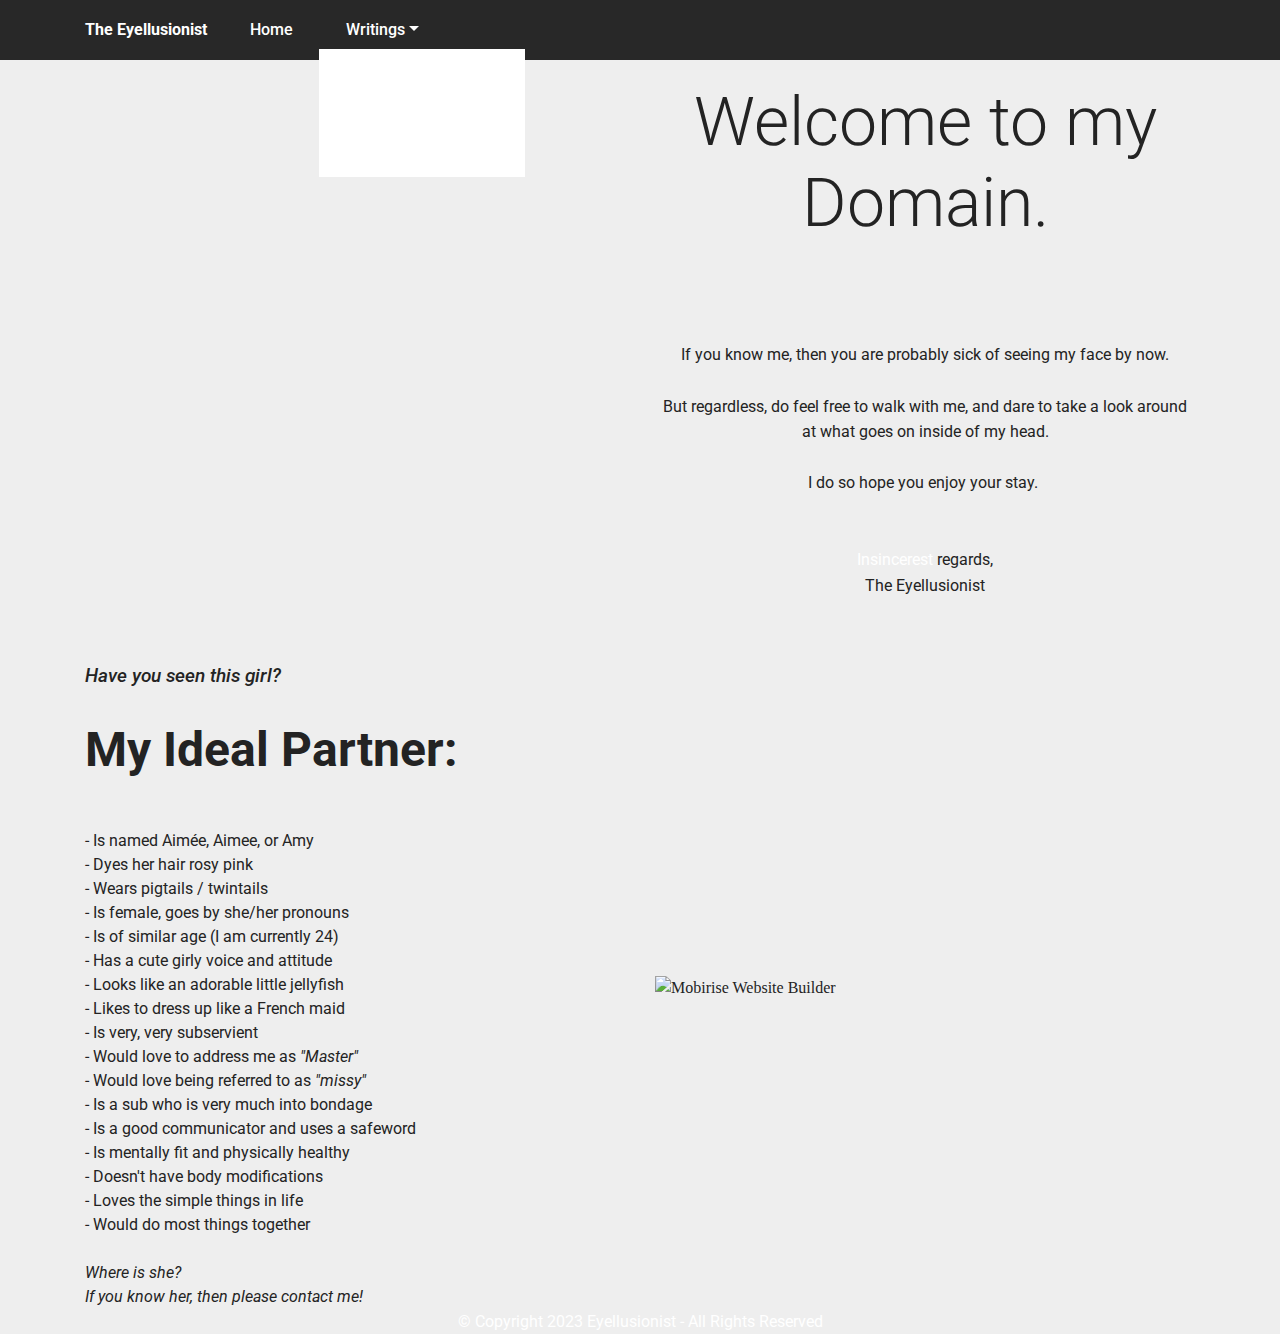
==== commit 8a0ec798: "Add files via upload" ====
--- a/index.html
+++ b/index.html
@@ -1,399 +1,134 @@
 <!DOCTYPE html>
-<html  >
+<html  lang="en">
 <head>
-  <!-- Site made with Mobirise Website Builder v4.12.4, https://mobirise.com -->
+  <!-- Site made with Mobirise Website Builder v5.9.6, https://mobirise.com -->
   <meta charset="UTF-8">
   <meta http-equiv="X-UA-Compatible" content="IE=edge">
-  <meta name="generator" content="Mobirise v4.12.4, mobirise.com">
+  <meta name="generator" content="Mobirise v5.9.6, mobirise.com">
   <meta name="viewport" content="width=device-width, initial-scale=1, minimum-scale=1">
-  <link rel="shortcut icon" href="assets/images/robert-bright-1.png" type="image/x-icon">
+  <link rel="shortcut icon" href="assets/images/favicon-128x128-1.png" type="image/x-icon">
   <meta name="description" content="">
-  
-  
+
+
   <title>Home</title>
-  <link rel="stylesheet" href="assets/web/assets/mobirise-icons/mobirise-icons.css">
-  <link rel="stylesheet" href="assets/web/assets/mobirise-icons-bold/mobirise-icons-bold.css">
   <link rel="stylesheet" href="assets/bootstrap/css/bootstrap.min.css">
   <link rel="stylesheet" href="assets/bootstrap/css/bootstrap-grid.min.css">
   <link rel="stylesheet" href="assets/bootstrap/css/bootstrap-reboot.min.css">
   <link rel="stylesheet" href="assets/dropdown/css/style.css">
-  <link rel="stylesheet" href="assets/tether/tether.min.css">
   <link rel="stylesheet" href="assets/socicon/css/styles.css">
   <link rel="stylesheet" href="assets/theme/css/style.css">
+  <link rel="preload" href="https://fonts.googleapis.com/css?family=Courier+Prime:400,400i,700,700i&display=swap" as="style" onload="this.onload=null;this.rel='stylesheet'">
+  <noscript><link rel="stylesheet" href="https://fonts.googleapis.com/css?family=Courier+Prime:400,400i,700,700i&display=swap"></noscript>
   <link rel="preload" as="style" href="assets/mobirise/css/mbr-additional.css"><link rel="stylesheet" href="assets/mobirise/css/mbr-additional.css" type="text/css">
-  
-  
-  
+
+
+
+
 </head>
 <body>
-  <section class="menu cid-reJX1GnCIi" once="menu" id="menu1-0">
 
-    
+  <section data-bs-version="5.1" class="menu menu2 cid-sFF0ciwnEL" once="menu" id="menu2-0">
 
-    <nav class="navbar navbar-expand beta-menu navbar-dropdown align-items-center navbar-fixed-top navbar-toggleable-sm">
-        <button class="navbar-toggler navbar-toggler-right" type="button" data-toggle="collapse" data-target="#navbarSupportedContent" aria-controls="navbarSupportedContent" aria-expanded="false" aria-label="Toggle navigation">
-            <div class="hamburger">
-                <span></span>
-                <span></span>
-                <span></span>
-                <span></span>
+    <nav class="navbar navbar-dropdown navbar-fixed-top navbar-expand-lg">
+        <div class="container">
+            <div class="navbar-brand">
+
+                <span class="navbar-caption-wrap"><a class="navbar-caption text-white text-primary display-7" href="index.html">The Eyellusionist</a></span>
             </div>
-        </button>
-        <div class="menu-logo">
-            <div class="navbar-brand">
-                <span class="navbar-logo">
-                    <a href="index.html">
-                         <img src="assets/images/robert-bright-2.png" alt="Mobirise" title="" style="height: 3.8rem;">
-                    </a>
-                </span>
-                <span class="navbar-caption-wrap"><a class="navbar-caption text-white display-4" href="index.html">RABRIGHT.COM</a></span>
+            <button class="navbar-toggler" type="button" data-toggle="collapse" data-bs-toggle="collapse" data-target="#navbarSupportedContent" data-bs-target="#navbarSupportedContent" aria-controls="navbarNavAltMarkup" aria-expanded="false" aria-label="Toggle navigation">
+                <div class="hamburger">
+                    <span></span>
+                    <span></span>
+                    <span></span>
+                    <span></span>
+                </div>
+            </button>
+            <div class="collapse navbar-collapse" id="navbarSupportedContent">
+                <ul class="navbar-nav nav-dropdown nav-right" data-app-modern-menu="true"><li class="nav-item"><a class="nav-link link text-white text-primary display-4" href="index.html">Home</a></li>
+                    <li class="nav-item dropdown"><a class="nav-link link text-white text-primary dropdown-toggle show display-4" href="writings.html" data-toggle="dropdown-submenu" data-bs-toggle="dropdown" data-bs-auto-close="outside" aria-expanded="false">Writings</a><div class="dropdown-menu show" aria-labelledby="dropdown-436" data-bs-popper="none"><a class="text-white text-primary dropdown-item display-4" href="writings.html#features10-n">Excerpts</a><a class="text-white text-primary dropdown-item display-4" href="writings.html#features10-12">Dream Journal</a></div></li></ul>
+
+
             </div>
-        </div>
-        <div class="collapse navbar-collapse" id="navbarSupportedContent">
-            <ul class="navbar-nav nav-dropdown" data-app-modern-menu="true"><li class="nav-item">
-                    <a class="nav-link link text-white display-4" href="index.html">
-                        <span class="mbri-home mbr-iconfont mbr-iconfont-btn"></span>Home</a>
-                </li></ul>
-            <div class="navbar-buttons mbr-section-btn"><a class="btn btn-sm btn-primary display-4" href="aboutme.html"><span class="mbri-user mbr-iconfont mbr-iconfont-btn"></span>
-                    About Me</a></div>
         </div>
     </nav>
 </section>
 
-<section class="engine"><a href="https://mobirise.info">Mobirise</a></section><section class="cid-sDux0tJGeT mbr-fullscreen mbr-parallax-background" id="header2-2d">
-
-    
-
-    <div class="mbr-overlay" style="opacity: 0; background-color: rgb(35, 35, 35);"></div>
-
-    <div class="container align-center">
-        <div class="row justify-content-md-center">
-            <div class="mbr-white col-md-10">
-                <h1 class="mbr-section-title mbr-bold pb-3 mbr-fonts-style display-1"><br><em>Robert Bright</em></h1>
-                
-                <p class="mbr-text pb-3 mbr-fonts-style display-5"><strong><em>Qualifications:
-</em></strong><br>-Bachelor of Cybersecurity (Currently Studying) [2021-2023]<br>-Advanced Diploma of Cybersecurity [2019-2020]<br>- Certificate IV of Cybersecurity [2018]
-<br>- Year 12 VCE [2017]
-<br>
-<br><strong><em>Experience:
-</em></strong><br>- &nbsp;Product Manufacturing Staff at CW on Demand [2019]<br>- Technical Support &amp; CoderDojo Mentor&nbsp;at Wooranna Park Primary School [2018-2019]<br>- Help Desk Administrative Staff for Victoria Police [2015]
-<br>
-<br><strong><em>Certifications:
-</em></strong><br>- Splunk Fundamentals 1 &amp; 2                                                                      
-<br>- NEM Blockchain Technology
-<br>- CHFI (Currently Studying)                                                                        
-<br>- CEH (Currently Studying) &nbsp;<br><br><br><br></p>
-                
-            </div>
-        </div>
-    </div>
-    <div class="mbr-arrow hidden-sm-down" aria-hidden="true">
-        <a href="#next">
-            <i class="mbri-down mbr-iconfont"></i>
-        </a>
-    </div>
-</section>
-
-<section class="timeline1 cid-reJX4ozvJL" id="timeline1-2">
-
-    
-
-    
-
-    <div class="container align-center">
-        <h2 class="mbr-section-title pb-3 mbr-fonts-style display-2"><strong><em>Curriculum Vitae</em></strong><em><strong><br></strong></em></h2>
-        <h3 class="mbr-section-subtitle pb-5 mbr-fonts-style display-5">Timeline</h3>
-
-        <div class="container timelines-container" mbri-timelines="">
-            <div class="row timeline-element reverse separline">      
-                 <div class="timeline-date-panel col-xs-12 col-md-6  align-left">         
-                    <div class="time-line-date-content">
-                        <p class="mbr-timeline-date mbr-fonts-style display-5">2021+</p>
-                    </div>
-                </div>
-           <span class="iconBackground"></span>
-            <div class="col-xs-12 col-md-6 align-right">
-                <div class="timeline-text-content">
-                    <h4 class="mbr-timeline-title pb-3 mbr-fonts-style display-5">Bachelor of Cybersecurity</h4>
-                    <p class="mbr-timeline-text mbr-fonts-style display-7">I am currently studying this course for the duration of 2021-2023, and will continue studying for any relevant Certifications, as well as consider any career opportunities that come my way.</p>
-                 </div>
-            </div>
-            </div>
-
-            <div class="row timeline-element  separline">
-                <div class="timeline-date-panel col-xs-12 col-md-6 align-right">
-                    <div class="time-line-date-content">
-                        <p class="mbr-timeline-date mbr-fonts-style display-5">2019-2020</p>
-                    </div>
-                </div>
-                <span class="iconBackground"></span>
-                <div class="col-xs-12 col-md-6 align-left ">
-                    <div class="timeline-text-content">
-                        <h4 class="mbr-timeline-title pb-3 mbr-fonts-style display-5">Advanced Diploma of Cybersecurity</h4>
-                        <p class="mbr-timeline-text mbr-fonts-style display-7">Attained formal tertiary qualification.</p>
-                    </div>
-                </div>
-            </div> 
+<section data-bs-version="5.1" class="header11 cid-sFF0SGinka" id="header11-1">
 
 
-            <div class="row timeline-element reverse separline">
-                <div class="timeline-date-panel col-xs-12 col-md-6  align-left">
-                    <div class="time-line-date-content">
-                        <p class="mbr-timeline-date mbr-fonts-style display-5">2019</p>
-                    </div>
-                </div>
-                <span class="iconBackground"></span>
-                <div class="col-xs-12 col-md-6 align-right">
-                    <div class="timeline-text-content">
-                        <h4 class="mbr-timeline-title pb-3 mbr-fonts-style display-5">Splunk Fundamentals 1 &amp; 2</h4>      
-                        <p class="mbr-timeline-text mbr-fonts-style display-7">Attained formal certification.<br></p>
-                    </div>
-                </div>
-            </div>
-
-            <div class="row timeline-element  separline">
-                <div class="timeline-date-panel col-xs-12 col-md-6 align-right">
-                    <div class="time-line-date-content">
-                        <p class="mbr-timeline-date mbr-fonts-style display-5">2019</p>
-                    </div>
-                </div>
-                <span class="iconBackground"></span>
-                <div class="col-xs-12 col-md-6 align-left ">
-                    <div class="timeline-text-content">
-                        <h4 class="mbr-timeline-title pb-3 mbr-fonts-style display-5">Product Manufacturing Staff</h4>
-                        <p class="mbr-timeline-text mbr-fonts-style display-7">Performed the following duties at Colorway Printing and Fulfillment:<br>- Consolidated customer online orders
-<br>- Worked in a team of 2 to assist the manufacturing, printing, and creation of customer goods
-<br>- Picking &amp; Packing</p>
-                    </div>
-                </div>
-            </div>
 
 
-            <div class="row timeline-element reverse separline">
-                <div class="timeline-date-panel col-xs-12 col-md-6  align-left">
-                    <div class="time-line-date-content">
-                        <p class="mbr-timeline-date mbr-fonts-style display-5">2019</p>
-                    </div>
-                </div>
-                <span class="iconBackground"></span>
-                <div class="col-xs-12 col-md-6 align-right">
-                    <div class="timeline-text-content">
-                        <h4 class="mbr-timeline-title pb-3 mbr-fonts-style display-5">NEM Blockchain Technology</h4>
-                        <p class="mbr-timeline-text mbr-fonts-style display-7">Attained formal certification.</p>
-                    </div>
-                </div>
-            </div>
 
-
-            <div class="row timeline-element separline">
-                <div class="timeline-date-panel col-xs-12 col-md-6 align-right">
-                    <div class="time-line-date-content">
-                       <p class="mbr-timeline-date mbr-fonts-style display-5">2018 - 2019</p>
-                    </div>
-                </div>
-                <span class="iconBackground"></span>
-                <div class="col-xs-12 col-md-6 align-left ">
-                    <div class="timeline-text-content">
-                        <h4 class="mbr-timeline-title pb-3 mbr-fonts-style display-5">Technical Support</h4>
-                        <p class="mbr-timeline-text mbr-fonts-style display-7">Completed a range of projects at Wooranna Park Primary School including:
-<br>- STEaM Centre
-<br>- VR Headsets
-<br>- AR Sandpit
-<br>- Raspberry Pi, Android TV, 3D-Printer and PC lab
-<br>- XEM, NEM and IFPS nodes
-<br>- Snort IDS
-<br>- Cisco Umbrella Firewall
-<br>- Red Team &amp; Blue Team<br><br>Completed a range of CoderDojo volunteering projects including: 
-<br>- Teaching Warhammer to kids 
-<br>- Hardware and Software auditing 
-<br>- Network, PC and 3D-Printer maintanence 
-<br>- Drone operation 
-<br>- Making and programming a 3D-Printed Bionic Arm<br></p>
-                    </div>
-                </div>
-            </div>
-
-            <div class="row timeline-element reverse separline">
-                <div class="timeline-date-panel col-xs-12 col-md-6  align-left">
-                    <div class="time-line-date-content">
-                        <p class="mbr-timeline-date mbr-fonts-style display-5">2018</p>
-                    </div>
-                </div>
-                <span class="iconBackground"></span>
-                <div class="col-xs-12 col-md-6 align-right">
-                    <div class="timeline-text-content">
-                        <h4 class="mbr-timeline-title pb-3 mbr-fonts-style display-5">Certificate IV of Cybersecurity</h4>
-                        <p class="mbr-timeline-text mbr-fonts-style display-7">Obtained formal tertiary qualification.<br><br>Doing this course has granted me the following Cybersecurity industry related skills:
-<br>- Python scripting
-<br>- Security Monitoring, Log Analysis and Forensic Tools
-<br>- Splunk
-<br>- Kali, Backtrack and Metasploit
-<br>- TCPDump, Burp Suite and Wireshark
-<br>- Understanding of Malicious Software
-<br>- OWASP BWA, Top 10 Vulnerabilities
-<br>- Web App Development
-<br>- Network Protocols
-<br>- Virtual Disk Imaging
-<br>- Windows/Unix Tools
-<br>- IPS, IDS and firewalls
-<br>- Network Redundancy Protocols
-<br>- IPSec VPN Tunnels
-<br>- Incident Response Procedures
-<br>- Red and Blue Teaming
-<br>- Penetration Testing
-<br>- Security Plan Implementation
-<br>- Industry Projects, Presentations and Reports
-<br>- Copyright and Workplace Ethics</p>
-                    </div>
-                </div>
-            </div>
-
-            <div class="row timeline-element separline">
-                <div class="timeline-date-panel col-xs-12 col-md-6 align-right">
-                    <div class="time-line-date-content">
-                        <p class="mbr-timeline-date mbr-fonts-style display-5">2015-2017</p>
-                    </div>
-                </div>
-                <span class="iconBackground"></span>
-                <div class="col-xs-12 col-md-6 align-left ">
-                    <div class="timeline-text-content">
-                        <h4 class="mbr-timeline-title pb-3 mbr-fonts-style display-5">Year 12 VCE</h4>
-                        <p class="mbr-timeline-text mbr-fonts-style display-7">Studied Year 12 IT Informatics, Legal Studies, Psychology, Further Mathematics, English.</p>
-                    </div>
-                </div>
-            </div>
-
-            <div class="row timeline-element reverse">
-                <div class="timeline-date-panel col-xs-12 col-md-6  align-left">
-                    <div class="time-line-date-content">
-                        <p class="mbr-timeline-date mbr-fonts-style display-5">
-                           2015</p>
-                    </div>
-                </div>
-                <span class="iconBackground"></span>
-                <div class="col-xs-12 col-md-6 align-right">
-                    <div class="timeline-text-content">
-                        <h4 class="mbr-timeline-title pb-3 mbr-fonts-style display-5">Victoria Police Work Experience Program</h4>
-
-                        <p class="mbr-timeline-text mbr-fonts-style display-7">
-                            Nominated by Carwatha College P-12 to participate in exclusive work experience with Victoria Police in 2015.
-                        </p>
-                    </div>
-                </div>
-            </div>
-
-            
-
-            
-
-            
-        </div>
-    </div>
-</section>
-
-<section class="mbr-section form1 cid-reJX5jMsqR" id="form1-3">
-
-    
-
-    
     <div class="container">
         <div class="row justify-content-center">
-            <div class="title col-12 col-lg-8">
-                <h2 class="mbr-section-title align-center pb-3 mbr-fonts-style display-2">
-                    CONTACT FORM
-                </h2>
-                <h3 class="mbr-section-subtitle align-center mbr-light pb-3 mbr-fonts-style display-5">Do feel free to message me.</h3>
+            <div class="col-12 col-md-6 image-wrapper">
+                <img class="w-100" src="assets/images/portrait-1-1256x1675.png" alt="Mobirise Website Builder">
             </div>
-        </div>
-    </div>
-    <div class="container">
-        <div class="row justify-content-center">
-            <div class="media-container-column col-lg-8" data-form-type="formoid">
-                    <div data-form-alert="" hidden="">Thanks for filling out the form!</div>
-            
-                    <form class="mbr-form" action="https://mobirise.com/" method="post" data-form-title="Mobirise Form"><input type="hidden" name="email" data-form-email="true" value="rt1imw1ixgmJ6EYIwyUupMqqm5D8TpT6zruVPyYFhtUn1GJy8mJWRAmxE3GrfzxJGKgj2SH8NcuQ3+rd8kfxE/VIIUdZ36JvNv0WZ2jRqO2wSH3IIkUJRz7X2XFAR7ub">
-                        <div class="row row-sm-offset">
-                            <div class="col-md-4 multi-horizontal" data-for="name">
-                                <div class="form-group">
-                                    <label class="form-control-label mbr-fonts-style display-7" for="name-form1-3">Name</label>
-                                    <input type="text" class="form-control" name="name" data-form-field="Name" required="" id="name-form1-3">
-                                </div>
-                            </div>
-                            <div class="col-md-4 multi-horizontal" data-for="email">
-                                <div class="form-group">
-                                    <label class="form-control-label mbr-fonts-style display-7" for="email-form1-3">Email</label>
-                                    <input type="email" class="form-control" name="email" data-form-field="Email" required="" id="email-form1-3">
-                                </div>
-                            </div>
-                            
-                        </div>
-                        <div class="form-group" data-for="message">
-                            <label class="form-control-label mbr-fonts-style display-7" for="message-form1-3">Message</label>
-                            <textarea type="text" class="form-control" name="message" rows="7" data-form-field="Message" id="message-form1-3"></textarea>
-                        </div>
-            
-                        <span class="input-group-btn">
-                            <button href="" type="submit" class="btn btn-primary btn-form display-4">SEND FORM</button>
-                        </span>
-                    </form>
+            <div class="col-12 col-md">
+                <div class="text-wrapper text-center">
+                    <h1 class="mbr-section-title mbr-fonts-style mb-3 display-1">
+                        <strong>
+</strong><div><strong><br></strong></div><div>Welcome to my Domain.</div><div><br></div></h1>
+                    <p class="mbr-text mbr-fonts-style display-7">If you know me, then you are probably sick of seeing my face by now.<br><br>But regardless, do feel free to walk with me, and dare to take a look around at what goes on inside of my head.<br><br>I do so hope you enjoy your stay.&nbsp;<br><br><br><a href="about-the-eyellusionist.html" class="text-white">Insincerest</a> regards,<br>The Eyellusionist<br><br><br></p>
+
+                </div>
             </div>
         </div>
     </div>
 </section>
 
-<section once="" class="cid-reJX698PGz" id="footer7-4">
+<section data-bs-version="5.1" class="features7 cid-tVQeTsFpGe" id="features7-1f">
+    <!---->
 
-    
 
-    
+
+
+    <div class="container">
+        <div class="card-wrapper">
+            <div class="row align-items-center flex-row-reverse">
+                <div class="col-12 col-lg-6">
+                    <div class="image-wrapper">
+                        <img src="assets/images/an-adorable-little-jellyfish-1256x1727.png" alt="Mobirise Website Builder">
+                    </div>
+                </div>
+                <div class="col-12 col-lg">
+                    <div class="text-box">
+                        <h5 class="mbr-title mbr-fonts-style display-5"><em>Have you seen this girl?</em><br><br></h5>
+                        <p class="mbr-text mbr-fonts-style display-2"><strong>My Ideal Partner:</strong><br></p>
+                        <div class="cost">
+                            <span class="currentcost mbr-fonts-style pr-2 display-7"><br>- Is named Aimée, Aimee, or Amy
+<br>- Dyes her hair rosy pink
+<br>- Wears pigtails / twintails<br>
+- Is female, goes by she/her pronouns<br>- Is of similar age (I am currently 24)<br>
+- Has a cute girly voice and attitude<br>- Looks like an adorable little jellyfish<br>- Likes to dress up like a French maid<br>- Is very, very subservient<br>- Would love to address me as <em>"Master"</em><br>- Would love being referred to as <em>"missy"</em><br>- Is a sub who is very much into bondage<br>
+-&nbsp;Is a good communicator and uses a safeword<br>- Is mentally fit and physically healthy<br>- Doesn't have body modifications<br>-&nbsp;Loves the simple things in life<br>- Would do most things together<br><em><br></em></span>
+                            <span class="oldcost mbr-fonts-style display-7"><em>Where is she? </em><br><em>If you know her, then please contact me!</em></span>
+                        </div>
+
+                    </div>
+                </div>
+            </div>
+        </div>
+    </div>
+</section>
+
+<section data-bs-version="5.1" class="footer7 cid-sFF3CYc3p7" once="footers" id="footer7-9">
+
+
+
+
 
     <div class="container">
         <div class="media-container-row align-center mbr-white">
-            
-            <div class="row social-row">
-                <div class="social-list align-right pb-2">
-                    
-                    
-                    
-                    
-                    
-                    
-                <div class="soc-item">
-                        
-                            <a href="https://www.facebook.com/robert.adam.bright" target="_blank"><span class="mbr-iconfont mbr-iconfont-social socicon-facebook socicon"></span></a>
-                        
-                    </div><div class="soc-item">
-                        
-                            <a href="https://github.com/OvercastPage2"><span class="mbr-iconfont mbr-iconfont-social mbrib-github"></span></a>
-                        
-                    </div></div>
-            </div>
-            <div class="row row-copirayt">
-                <p class="mbr-text mb-0 mbr-fonts-style mbr-white align-center display-7">
-                    © Copyright Robert Adam Bright 2021 - All Rights Reserved
+            <div class="col-12">
+                <p class="mbr-text mb-0 mbr-fonts-style display-7">
+                    © Copyright 2023 Eyellusionist - All Rights Reserved
                 </p>
             </div>
         </div>
     </div>
-  
-    <div id="fb-root"></div>
-<script async="" defer="" crossorigin="anonymous" src="https://connect.facebook.net/en_GB/sdk.js#xfbml=1&amp;version=v6.0&amp;appId=235304967809869&amp;autoLogAppEvents=1"></script>
-  <section class="menu cid-reJX1GnCIi" once="menu" id="menu1-5">
-</section></section>
+</section><script src="assets/bootstrap/js/bootstrap.bundle.min.js"></script>  <script src="assets/smoothscroll/smooth-scroll.js"></script>  <script src="assets/ytplayer/index.js"></script>  <script src="assets/dropdown/js/navbar-dropdown.js"></script>  <script src="assets/theme/js/script.js"></script>  
 
 
-  <script src="assets/web/assets/jquery/jquery.min.js"></script>
-  <script src="assets/popper/popper.min.js"></script>
-  <script src="assets/bootstrap/js/bootstrap.min.js"></script>
-  <script src="assets/smoothscroll/smooth-scroll.js"></script>
-  <script src="assets/dropdown/js/nav-dropdown.js"></script>
-  <script src="assets/dropdown/js/navbar-dropdown.js"></script>
-  <script src="assets/touchswipe/jquery.touch-swipe.min.js"></script>
-  <script src="assets/parallax/jarallax.min.js"></script>
-  <script src="assets/tether/tether.min.js"></script>
-  <script src="assets/theme/js/script.js"></script>
-  <script src="assets/formoid/formoid.min.js"></script>
-  
-  
 </body>
-</html>+</html>
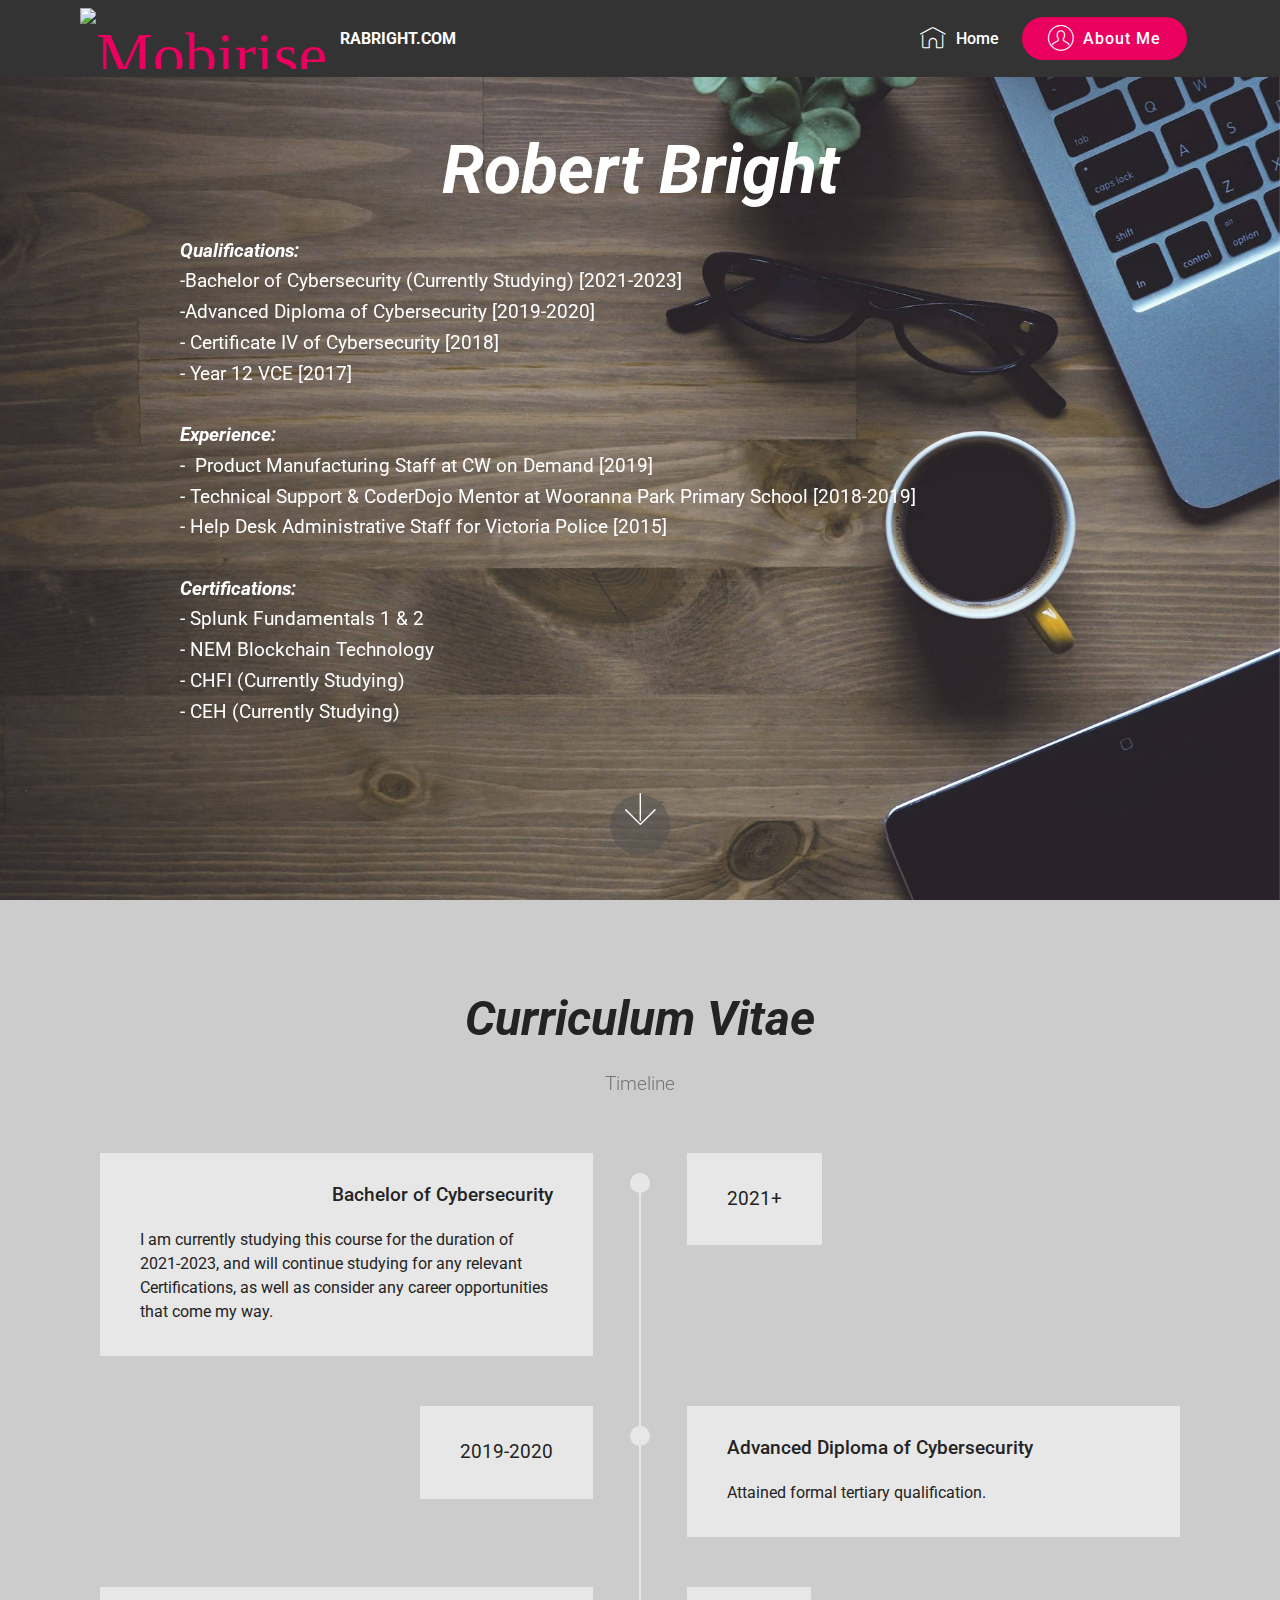
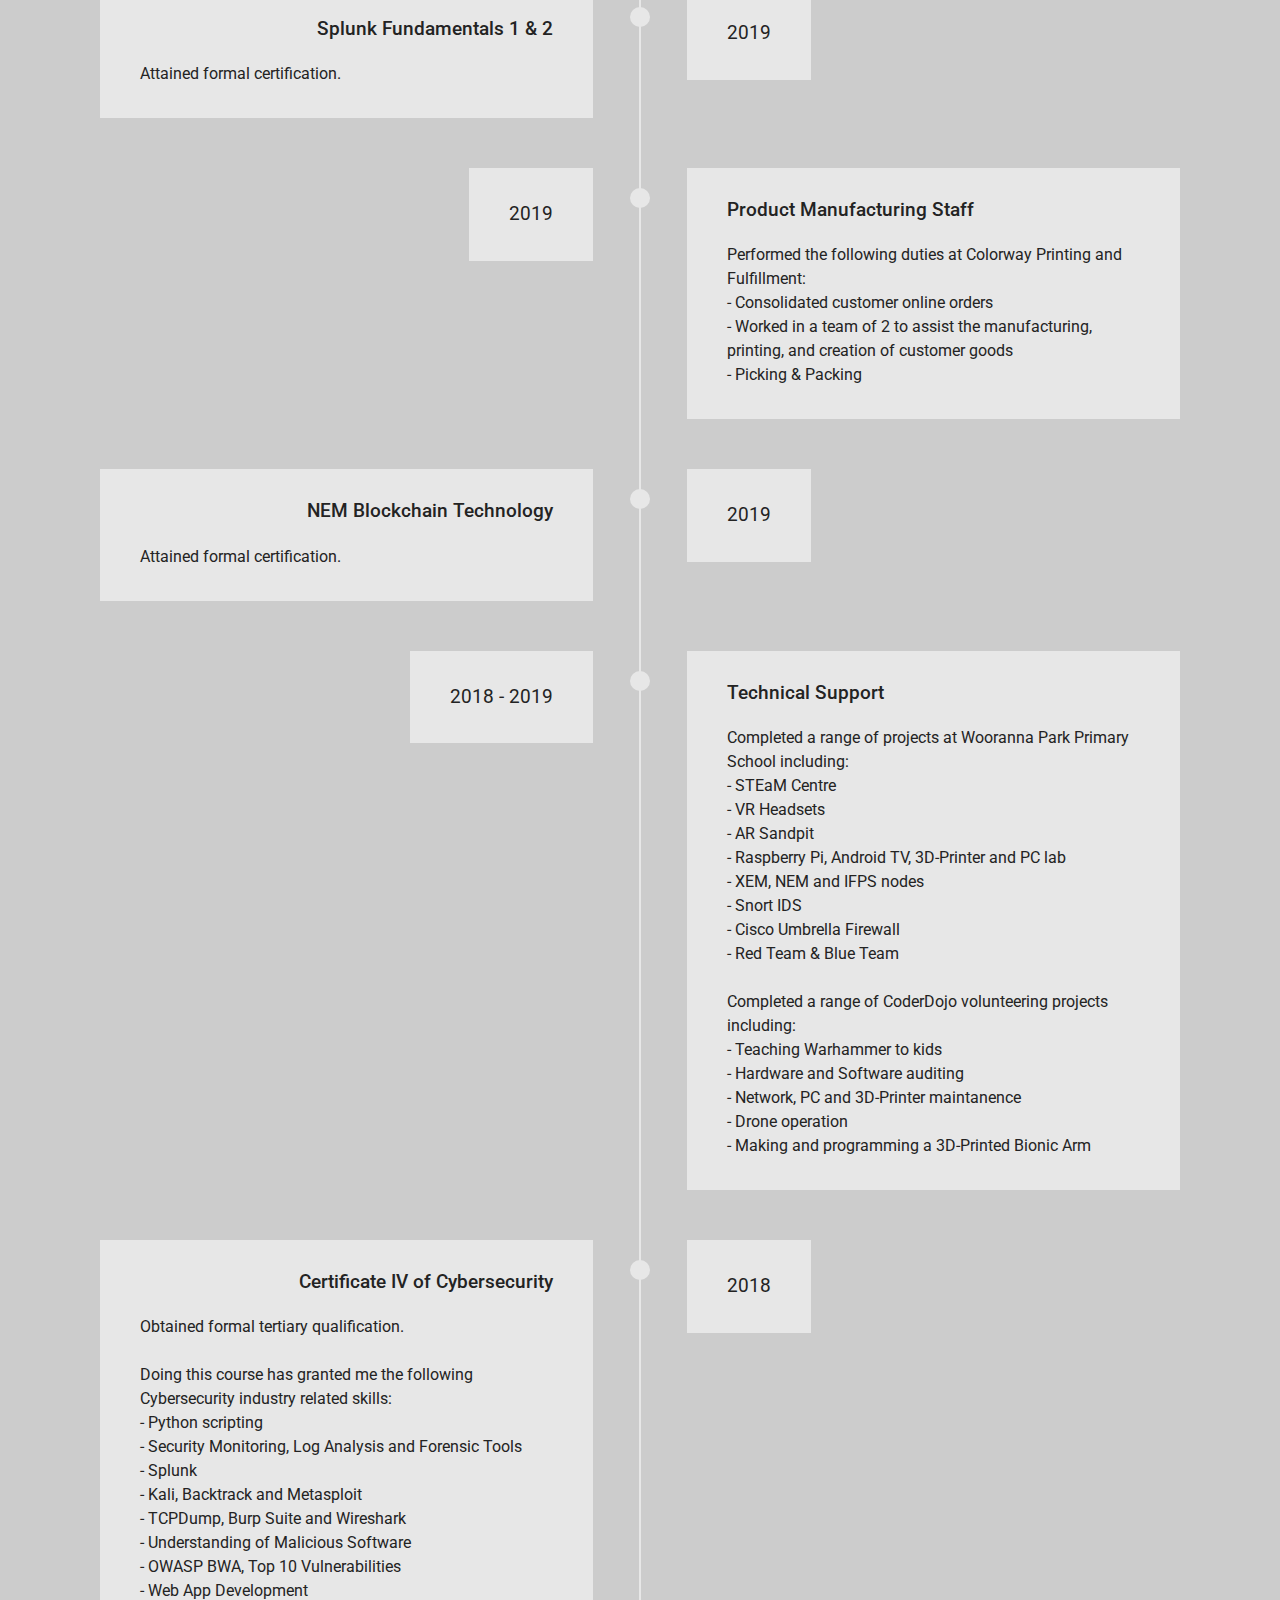
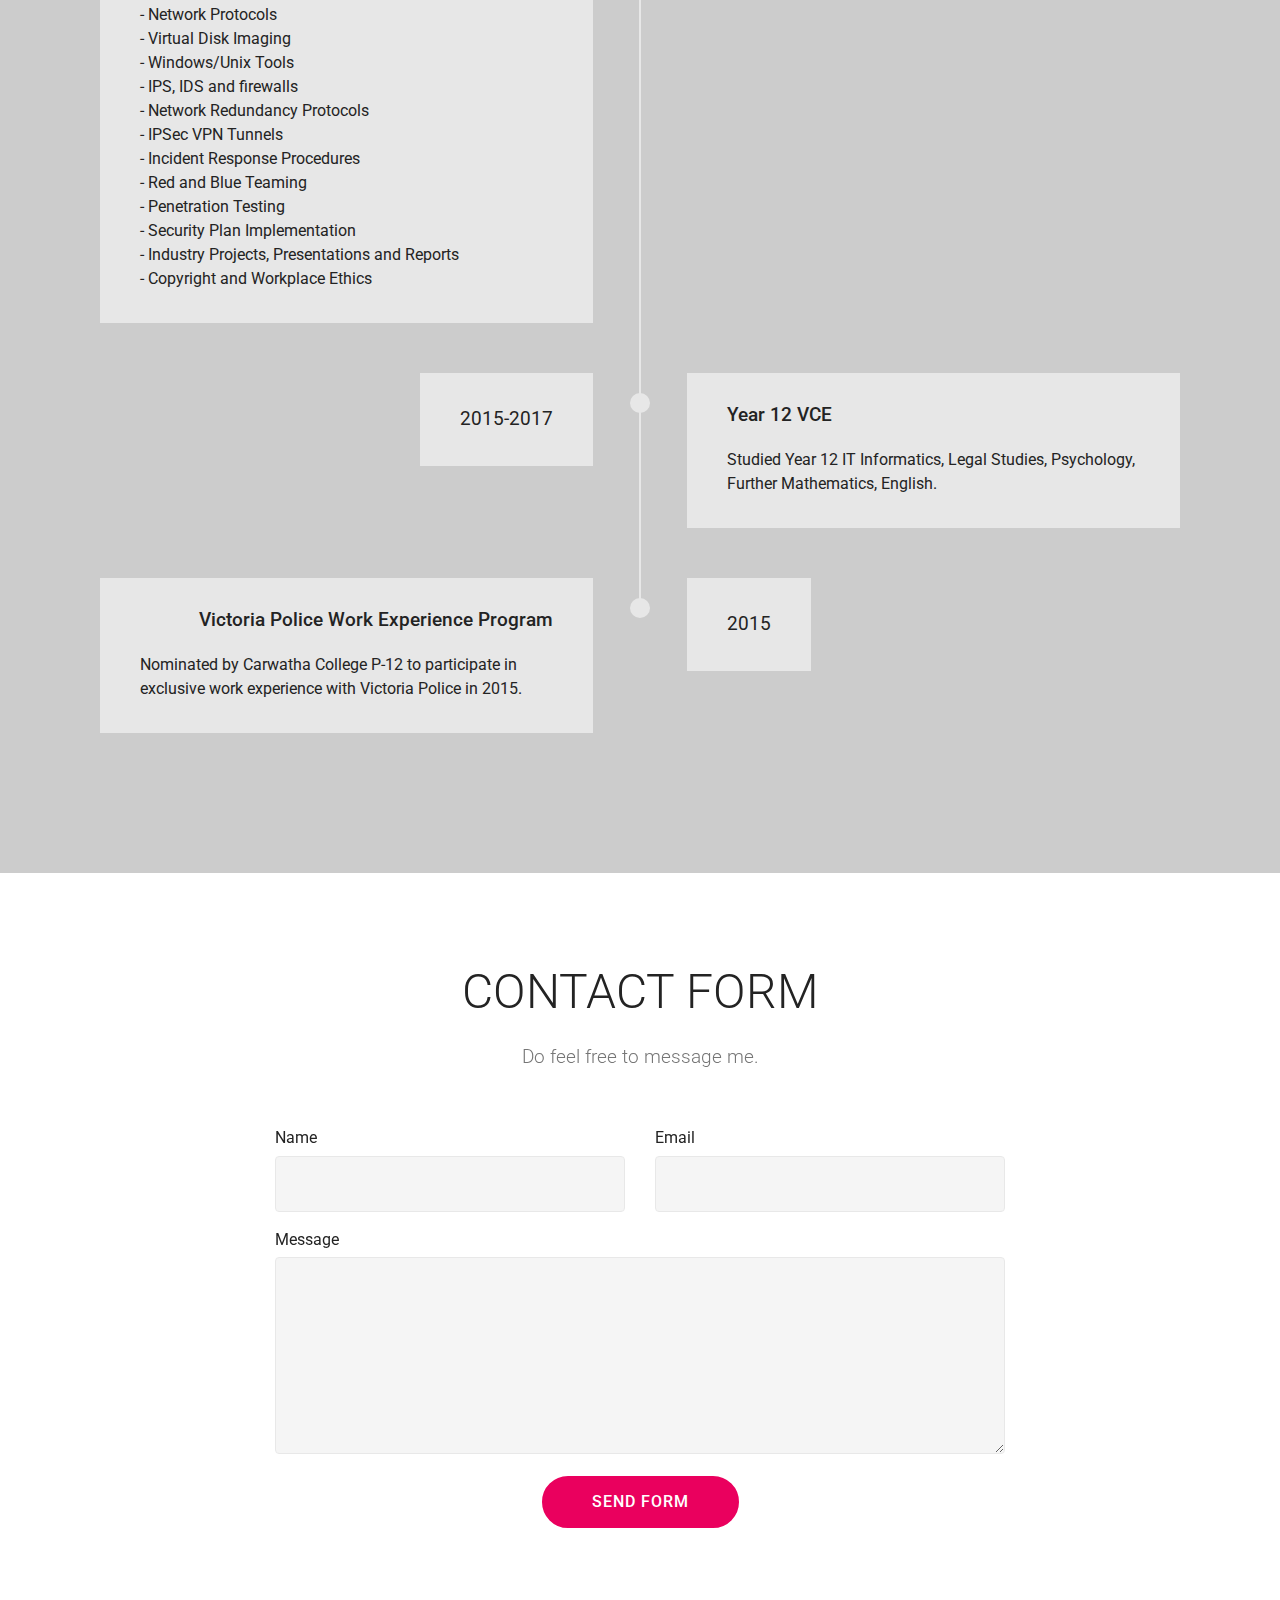
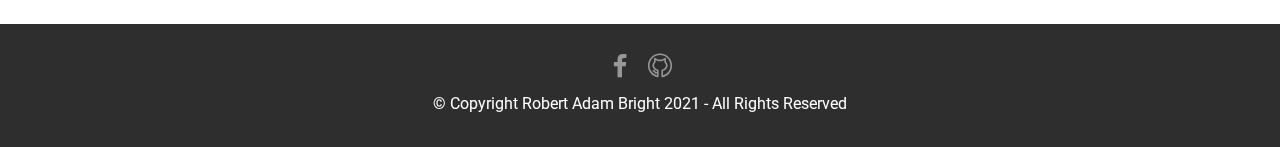
==== commit 90ee18c6: "Add files via upload" ====
--- a/index.html
+++ b/index.html
@@ -1,134 +1,399 @@
 <!DOCTYPE html>
-<html  lang="en">
+<html  >
 <head>
-  <!-- Site made with Mobirise Website Builder v5.9.6, https://mobirise.com -->
+  <!-- Site made with Mobirise Website Builder v4.12.4, https://mobirise.com -->
   <meta charset="UTF-8">
   <meta http-equiv="X-UA-Compatible" content="IE=edge">
-  <meta name="generator" content="Mobirise v5.9.6, mobirise.com">
+  <meta name="generator" content="Mobirise v4.12.4, mobirise.com">
   <meta name="viewport" content="width=device-width, initial-scale=1, minimum-scale=1">
-  <link rel="shortcut icon" href="assets/images/favicon-128x128-1.png" type="image/x-icon">
+  <link rel="shortcut icon" href="assets/images/robert-bright-1.png" type="image/x-icon">
   <meta name="description" content="">
-
-
+  
+  
   <title>Home</title>
+  <link rel="stylesheet" href="assets/web/assets/mobirise-icons/mobirise-icons.css">
+  <link rel="stylesheet" href="assets/web/assets/mobirise-icons-bold/mobirise-icons-bold.css">
   <link rel="stylesheet" href="assets/bootstrap/css/bootstrap.min.css">
   <link rel="stylesheet" href="assets/bootstrap/css/bootstrap-grid.min.css">
   <link rel="stylesheet" href="assets/bootstrap/css/bootstrap-reboot.min.css">
   <link rel="stylesheet" href="assets/dropdown/css/style.css">
+  <link rel="stylesheet" href="assets/tether/tether.min.css">
   <link rel="stylesheet" href="assets/socicon/css/styles.css">
   <link rel="stylesheet" href="assets/theme/css/style.css">
-  <link rel="preload" href="https://fonts.googleapis.com/css?family=Courier+Prime:400,400i,700,700i&display=swap" as="style" onload="this.onload=null;this.rel='stylesheet'">
-  <noscript><link rel="stylesheet" href="https://fonts.googleapis.com/css?family=Courier+Prime:400,400i,700,700i&display=swap"></noscript>
   <link rel="preload" as="style" href="assets/mobirise/css/mbr-additional.css"><link rel="stylesheet" href="assets/mobirise/css/mbr-additional.css" type="text/css">
-
-
-
-
+  
+  
+  
 </head>
 <body>
-
-  <section data-bs-version="5.1" class="menu menu2 cid-sFF0ciwnEL" once="menu" id="menu2-0">
-
-    <nav class="navbar navbar-dropdown navbar-fixed-top navbar-expand-lg">
-        <div class="container">
+  <section class="menu cid-reJX1GnCIi" once="menu" id="menu1-0">
+
+    
+
+    <nav class="navbar navbar-expand beta-menu navbar-dropdown align-items-center navbar-fixed-top navbar-toggleable-sm">
+        <button class="navbar-toggler navbar-toggler-right" type="button" data-toggle="collapse" data-target="#navbarSupportedContent" aria-controls="navbarSupportedContent" aria-expanded="false" aria-label="Toggle navigation">
+            <div class="hamburger">
+                <span></span>
+                <span></span>
+                <span></span>
+                <span></span>
+            </div>
+        </button>
+        <div class="menu-logo">
             <div class="navbar-brand">
-
-                <span class="navbar-caption-wrap"><a class="navbar-caption text-white text-primary display-7" href="index.html">The Eyellusionist</a></span>
-            </div>
-            <button class="navbar-toggler" type="button" data-toggle="collapse" data-bs-toggle="collapse" data-target="#navbarSupportedContent" data-bs-target="#navbarSupportedContent" aria-controls="navbarNavAltMarkup" aria-expanded="false" aria-label="Toggle navigation">
-                <div class="hamburger">
-                    <span></span>
-                    <span></span>
-                    <span></span>
-                    <span></span>
-                </div>
-            </button>
-            <div class="collapse navbar-collapse" id="navbarSupportedContent">
-                <ul class="navbar-nav nav-dropdown nav-right" data-app-modern-menu="true"><li class="nav-item"><a class="nav-link link text-white text-primary display-4" href="index.html">Home</a></li>
-                    <li class="nav-item dropdown"><a class="nav-link link text-white text-primary dropdown-toggle show display-4" href="writings.html" data-toggle="dropdown-submenu" data-bs-toggle="dropdown" data-bs-auto-close="outside" aria-expanded="false">Writings</a><div class="dropdown-menu show" aria-labelledby="dropdown-436" data-bs-popper="none"><a class="text-white text-primary dropdown-item display-4" href="writings.html#features10-n">Excerpts</a><a class="text-white text-primary dropdown-item display-4" href="writings.html#features10-12">Dream Journal</a></div></li></ul>
-
-
-            </div>
+                <span class="navbar-logo">
+                    <a href="index.html">
+                         <img src="assets/images/robert-bright-2.png" alt="Mobirise" title="" style="height: 3.8rem;">
+                    </a>
+                </span>
+                <span class="navbar-caption-wrap"><a class="navbar-caption text-white display-4" href="index.html">RABRIGHT.COM</a></span>
+            </div>
+        </div>
+        <div class="collapse navbar-collapse" id="navbarSupportedContent">
+            <ul class="navbar-nav nav-dropdown" data-app-modern-menu="true"><li class="nav-item">
+                    <a class="nav-link link text-white display-4" href="index.html">
+                        <span class="mbri-home mbr-iconfont mbr-iconfont-btn"></span>Home</a>
+                </li></ul>
+            <div class="navbar-buttons mbr-section-btn"><a class="btn btn-sm btn-primary display-4" href="aboutme.html"><span class="mbri-user mbr-iconfont mbr-iconfont-btn"></span>
+                    About Me</a></div>
         </div>
     </nav>
 </section>
 
-<section data-bs-version="5.1" class="header11 cid-sFF0SGinka" id="header11-1">
-
-
-
-
-
+<section class="engine"><a href="https://mobirise.info">Mobirise</a></section><section class="cid-sDux0tJGeT mbr-fullscreen mbr-parallax-background" id="header2-2d">
+
+    
+
+    <div class="mbr-overlay" style="opacity: 0; background-color: rgb(35, 35, 35);"></div>
+
+    <div class="container align-center">
+        <div class="row justify-content-md-center">
+            <div class="mbr-white col-md-10">
+                <h1 class="mbr-section-title mbr-bold pb-3 mbr-fonts-style display-1"><br><em>Robert Bright</em></h1>
+                
+                <p class="mbr-text pb-3 mbr-fonts-style display-5"><strong><em>Qualifications:
+</em></strong><br>-Bachelor of Cybersecurity (Currently Studying) [2021-2023]<br>-Advanced Diploma of Cybersecurity [2019-2020]<br>- Certificate IV of Cybersecurity [2018]
+<br>- Year 12 VCE [2017]
+<br>
+<br><strong><em>Experience:
+</em></strong><br>- &nbsp;Product Manufacturing Staff at CW on Demand [2019]<br>- Technical Support &amp; CoderDojo Mentor&nbsp;at Wooranna Park Primary School [2018-2019]<br>- Help Desk Administrative Staff for Victoria Police [2015]
+<br>
+<br><strong><em>Certifications:
+</em></strong><br>- Splunk Fundamentals 1 &amp; 2                                                                      
+<br>- NEM Blockchain Technology
+<br>- CHFI (Currently Studying)                                                                        
+<br>- CEH (Currently Studying) &nbsp;<br><br><br><br></p>
+                
+            </div>
+        </div>
+    </div>
+    <div class="mbr-arrow hidden-sm-down" aria-hidden="true">
+        <a href="#next">
+            <i class="mbri-down mbr-iconfont"></i>
+        </a>
+    </div>
+</section>
+
+<section class="timeline1 cid-reJX4ozvJL" id="timeline1-2">
+
+    
+
+    
+
+    <div class="container align-center">
+        <h2 class="mbr-section-title pb-3 mbr-fonts-style display-2"><strong><em>Curriculum Vitae</em></strong><em><strong><br></strong></em></h2>
+        <h3 class="mbr-section-subtitle pb-5 mbr-fonts-style display-5">Timeline</h3>
+
+        <div class="container timelines-container" mbri-timelines="">
+            <div class="row timeline-element reverse separline">      
+                 <div class="timeline-date-panel col-xs-12 col-md-6  align-left">         
+                    <div class="time-line-date-content">
+                        <p class="mbr-timeline-date mbr-fonts-style display-5">2021+</p>
+                    </div>
+                </div>
+           <span class="iconBackground"></span>
+            <div class="col-xs-12 col-md-6 align-right">
+                <div class="timeline-text-content">
+                    <h4 class="mbr-timeline-title pb-3 mbr-fonts-style display-5">Bachelor of Cybersecurity</h4>
+                    <p class="mbr-timeline-text mbr-fonts-style display-7">I am currently studying this course for the duration of 2021-2023, and will continue studying for any relevant Certifications, as well as consider any career opportunities that come my way.</p>
+                 </div>
+            </div>
+            </div>
+
+            <div class="row timeline-element  separline">
+                <div class="timeline-date-panel col-xs-12 col-md-6 align-right">
+                    <div class="time-line-date-content">
+                        <p class="mbr-timeline-date mbr-fonts-style display-5">2019-2020</p>
+                    </div>
+                </div>
+                <span class="iconBackground"></span>
+                <div class="col-xs-12 col-md-6 align-left ">
+                    <div class="timeline-text-content">
+                        <h4 class="mbr-timeline-title pb-3 mbr-fonts-style display-5">Advanced Diploma of Cybersecurity</h4>
+                        <p class="mbr-timeline-text mbr-fonts-style display-7">Attained formal tertiary qualification.</p>
+                    </div>
+                </div>
+            </div> 
+
+
+            <div class="row timeline-element reverse separline">
+                <div class="timeline-date-panel col-xs-12 col-md-6  align-left">
+                    <div class="time-line-date-content">
+                        <p class="mbr-timeline-date mbr-fonts-style display-5">2019</p>
+                    </div>
+                </div>
+                <span class="iconBackground"></span>
+                <div class="col-xs-12 col-md-6 align-right">
+                    <div class="timeline-text-content">
+                        <h4 class="mbr-timeline-title pb-3 mbr-fonts-style display-5">Splunk Fundamentals 1 &amp; 2</h4>      
+                        <p class="mbr-timeline-text mbr-fonts-style display-7">Attained formal certification.<br></p>
+                    </div>
+                </div>
+            </div>
+
+            <div class="row timeline-element  separline">
+                <div class="timeline-date-panel col-xs-12 col-md-6 align-right">
+                    <div class="time-line-date-content">
+                        <p class="mbr-timeline-date mbr-fonts-style display-5">2019</p>
+                    </div>
+                </div>
+                <span class="iconBackground"></span>
+                <div class="col-xs-12 col-md-6 align-left ">
+                    <div class="timeline-text-content">
+                        <h4 class="mbr-timeline-title pb-3 mbr-fonts-style display-5">Product Manufacturing Staff</h4>
+                        <p class="mbr-timeline-text mbr-fonts-style display-7">Performed the following duties at Colorway Printing and Fulfillment:<br>- Consolidated customer online orders
+<br>- Worked in a team of 2 to assist the manufacturing, printing, and creation of customer goods
+<br>- Picking &amp; Packing</p>
+                    </div>
+                </div>
+            </div>
+
+
+            <div class="row timeline-element reverse separline">
+                <div class="timeline-date-panel col-xs-12 col-md-6  align-left">
+                    <div class="time-line-date-content">
+                        <p class="mbr-timeline-date mbr-fonts-style display-5">2019</p>
+                    </div>
+                </div>
+                <span class="iconBackground"></span>
+                <div class="col-xs-12 col-md-6 align-right">
+                    <div class="timeline-text-content">
+                        <h4 class="mbr-timeline-title pb-3 mbr-fonts-style display-5">NEM Blockchain Technology</h4>
+                        <p class="mbr-timeline-text mbr-fonts-style display-7">Attained formal certification.</p>
+                    </div>
+                </div>
+            </div>
+
+
+            <div class="row timeline-element separline">
+                <div class="timeline-date-panel col-xs-12 col-md-6 align-right">
+                    <div class="time-line-date-content">
+                       <p class="mbr-timeline-date mbr-fonts-style display-5">2018 - 2019</p>
+                    </div>
+                </div>
+                <span class="iconBackground"></span>
+                <div class="col-xs-12 col-md-6 align-left ">
+                    <div class="timeline-text-content">
+                        <h4 class="mbr-timeline-title pb-3 mbr-fonts-style display-5">Technical Support</h4>
+                        <p class="mbr-timeline-text mbr-fonts-style display-7">Completed a range of projects at Wooranna Park Primary School including:
+<br>- STEaM Centre
+<br>- VR Headsets
+<br>- AR Sandpit
+<br>- Raspberry Pi, Android TV, 3D-Printer and PC lab
+<br>- XEM, NEM and IFPS nodes
+<br>- Snort IDS
+<br>- Cisco Umbrella Firewall
+<br>- Red Team &amp; Blue Team<br><br>Completed a range of CoderDojo volunteering projects including: 
+<br>- Teaching Warhammer to kids 
+<br>- Hardware and Software auditing 
+<br>- Network, PC and 3D-Printer maintanence 
+<br>- Drone operation 
+<br>- Making and programming a 3D-Printed Bionic Arm<br></p>
+                    </div>
+                </div>
+            </div>
+
+            <div class="row timeline-element reverse separline">
+                <div class="timeline-date-panel col-xs-12 col-md-6  align-left">
+                    <div class="time-line-date-content">
+                        <p class="mbr-timeline-date mbr-fonts-style display-5">2018</p>
+                    </div>
+                </div>
+                <span class="iconBackground"></span>
+                <div class="col-xs-12 col-md-6 align-right">
+                    <div class="timeline-text-content">
+                        <h4 class="mbr-timeline-title pb-3 mbr-fonts-style display-5">Certificate IV of Cybersecurity</h4>
+                        <p class="mbr-timeline-text mbr-fonts-style display-7">Obtained formal tertiary qualification.<br><br>Doing this course has granted me the following Cybersecurity industry related skills:
+<br>- Python scripting
+<br>- Security Monitoring, Log Analysis and Forensic Tools
+<br>- Splunk
+<br>- Kali, Backtrack and Metasploit
+<br>- TCPDump, Burp Suite and Wireshark
+<br>- Understanding of Malicious Software
+<br>- OWASP BWA, Top 10 Vulnerabilities
+<br>- Web App Development
+<br>- Network Protocols
+<br>- Virtual Disk Imaging
+<br>- Windows/Unix Tools
+<br>- IPS, IDS and firewalls
+<br>- Network Redundancy Protocols
+<br>- IPSec VPN Tunnels
+<br>- Incident Response Procedures
+<br>- Red and Blue Teaming
+<br>- Penetration Testing
+<br>- Security Plan Implementation
+<br>- Industry Projects, Presentations and Reports
+<br>- Copyright and Workplace Ethics</p>
+                    </div>
+                </div>
+            </div>
+
+            <div class="row timeline-element separline">
+                <div class="timeline-date-panel col-xs-12 col-md-6 align-right">
+                    <div class="time-line-date-content">
+                        <p class="mbr-timeline-date mbr-fonts-style display-5">2015-2017</p>
+                    </div>
+                </div>
+                <span class="iconBackground"></span>
+                <div class="col-xs-12 col-md-6 align-left ">
+                    <div class="timeline-text-content">
+                        <h4 class="mbr-timeline-title pb-3 mbr-fonts-style display-5">Year 12 VCE</h4>
+                        <p class="mbr-timeline-text mbr-fonts-style display-7">Studied Year 12 IT Informatics, Legal Studies, Psychology, Further Mathematics, English.</p>
+                    </div>
+                </div>
+            </div>
+
+            <div class="row timeline-element reverse">
+                <div class="timeline-date-panel col-xs-12 col-md-6  align-left">
+                    <div class="time-line-date-content">
+                        <p class="mbr-timeline-date mbr-fonts-style display-5">
+                           2015</p>
+                    </div>
+                </div>
+                <span class="iconBackground"></span>
+                <div class="col-xs-12 col-md-6 align-right">
+                    <div class="timeline-text-content">
+                        <h4 class="mbr-timeline-title pb-3 mbr-fonts-style display-5">Victoria Police Work Experience Program</h4>
+
+                        <p class="mbr-timeline-text mbr-fonts-style display-7">
+                            Nominated by Carwatha College P-12 to participate in exclusive work experience with Victoria Police in 2015.
+                        </p>
+                    </div>
+                </div>
+            </div>
+
+            
+
+            
+
+            
+        </div>
+    </div>
+</section>
+
+<section class="mbr-section form1 cid-reJX5jMsqR" id="form1-3">
+
+    
+
+    
     <div class="container">
         <div class="row justify-content-center">
-            <div class="col-12 col-md-6 image-wrapper">
-                <img class="w-100" src="assets/images/portrait-1-1256x1675.png" alt="Mobirise Website Builder">
-            </div>
-            <div class="col-12 col-md">
-                <div class="text-wrapper text-center">
-                    <h1 class="mbr-section-title mbr-fonts-style mb-3 display-1">
-                        <strong>
-</strong><div><strong><br></strong></div><div>Welcome to my Domain.</div><div><br></div></h1>
-                    <p class="mbr-text mbr-fonts-style display-7">If you know me, then you are probably sick of seeing my face by now.<br><br>But regardless, do feel free to walk with me, and dare to take a look around at what goes on inside of my head.<br><br>I do so hope you enjoy your stay.&nbsp;<br><br><br><a href="about-the-eyellusionist.html" class="text-white">Insincerest</a> regards,<br>The Eyellusionist<br><br><br></p>
-
-                </div>
+            <div class="title col-12 col-lg-8">
+                <h2 class="mbr-section-title align-center pb-3 mbr-fonts-style display-2">
+                    CONTACT FORM
+                </h2>
+                <h3 class="mbr-section-subtitle align-center mbr-light pb-3 mbr-fonts-style display-5">Do feel free to message me.</h3>
+            </div>
+        </div>
+    </div>
+    <div class="container">
+        <div class="row justify-content-center">
+            <div class="media-container-column col-lg-8" data-form-type="formoid">
+                    <div data-form-alert="" hidden="">Thanks for filling out the form!</div>
+            
+                    <form class="mbr-form" action="https://mobirise.com/" method="post" data-form-title="Mobirise Form"><input type="hidden" name="email" data-form-email="true" value="rt1imw1ixgmJ6EYIwyUupMqqm5D8TpT6zruVPyYFhtUn1GJy8mJWRAmxE3GrfzxJGKgj2SH8NcuQ3+rd8kfxE/VIIUdZ36JvNv0WZ2jRqO2wSH3IIkUJRz7X2XFAR7ub">
+                        <div class="row row-sm-offset">
+                            <div class="col-md-4 multi-horizontal" data-for="name">
+                                <div class="form-group">
+                                    <label class="form-control-label mbr-fonts-style display-7" for="name-form1-3">Name</label>
+                                    <input type="text" class="form-control" name="name" data-form-field="Name" required="" id="name-form1-3">
+                                </div>
+                            </div>
+                            <div class="col-md-4 multi-horizontal" data-for="email">
+                                <div class="form-group">
+                                    <label class="form-control-label mbr-fonts-style display-7" for="email-form1-3">Email</label>
+                                    <input type="email" class="form-control" name="email" data-form-field="Email" required="" id="email-form1-3">
+                                </div>
+                            </div>
+                            
+                        </div>
+                        <div class="form-group" data-for="message">
+                            <label class="form-control-label mbr-fonts-style display-7" for="message-form1-3">Message</label>
+                            <textarea type="text" class="form-control" name="message" rows="7" data-form-field="Message" id="message-form1-3"></textarea>
+                        </div>
+            
+                        <span class="input-group-btn">
+                            <button href="" type="submit" class="btn btn-primary btn-form display-4">SEND FORM</button>
+                        </span>
+                    </form>
             </div>
         </div>
     </div>
 </section>
 
-<section data-bs-version="5.1" class="features7 cid-tVQeTsFpGe" id="features7-1f">
-    <!---->
-
-
-
-
-    <div class="container">
-        <div class="card-wrapper">
-            <div class="row align-items-center flex-row-reverse">
-                <div class="col-12 col-lg-6">
-                    <div class="image-wrapper">
-                        <img src="assets/images/an-adorable-little-jellyfish-1256x1727.png" alt="Mobirise Website Builder">
-                    </div>
-                </div>
-                <div class="col-12 col-lg">
-                    <div class="text-box">
-                        <h5 class="mbr-title mbr-fonts-style display-5"><em>Have you seen this girl?</em><br><br></h5>
-                        <p class="mbr-text mbr-fonts-style display-2"><strong>My Ideal Partner:</strong><br></p>
-                        <div class="cost">
-                            <span class="currentcost mbr-fonts-style pr-2 display-7"><br>- Is named Aimée, Aimee, or Amy
-<br>- Dyes her hair rosy pink
-<br>- Wears pigtails / twintails<br>
-- Is female, goes by she/her pronouns<br>- Is of similar age (I am currently 24)<br>
-- Has a cute girly voice and attitude<br>- Looks like an adorable little jellyfish<br>- Likes to dress up like a French maid<br>- Is very, very subservient<br>- Would love to address me as <em>"Master"</em><br>- Would love being referred to as <em>"missy"</em><br>- Is a sub who is very much into bondage<br>
--&nbsp;Is a good communicator and uses a safeword<br>- Is mentally fit and physically healthy<br>- Doesn't have body modifications<br>-&nbsp;Loves the simple things in life<br>- Would do most things together<br><em><br></em></span>
-                            <span class="oldcost mbr-fonts-style display-7"><em>Where is she? </em><br><em>If you know her, then please contact me!</em></span>
-                        </div>
-
-                    </div>
-                </div>
-            </div>
-        </div>
-    </div>
-</section>
-
-<section data-bs-version="5.1" class="footer7 cid-sFF3CYc3p7" once="footers" id="footer7-9">
-
-
-
-
+<section once="" class="cid-reJX698PGz" id="footer7-4">
+
+    
+
+    
 
     <div class="container">
         <div class="media-container-row align-center mbr-white">
-            <div class="col-12">
-                <p class="mbr-text mb-0 mbr-fonts-style display-7">
-                    © Copyright 2023 Eyellusionist - All Rights Reserved
+            
+            <div class="row social-row">
+                <div class="social-list align-right pb-2">
+                    
+                    
+                    
+                    
+                    
+                    
+                <div class="soc-item">
+                        
+                            <a href="https://www.facebook.com/robert.adam.bright" target="_blank"><span class="mbr-iconfont mbr-iconfont-social socicon-facebook socicon"></span></a>
+                        
+                    </div><div class="soc-item">
+                        
+                            <a href="https://github.com/OvercastPage2"><span class="mbr-iconfont mbr-iconfont-social mbrib-github"></span></a>
+                        
+                    </div></div>
+            </div>
+            <div class="row row-copirayt">
+                <p class="mbr-text mb-0 mbr-fonts-style mbr-white align-center display-7">
+                    © Copyright Robert Adam Bright 2021 - All Rights Reserved
                 </p>
             </div>
         </div>
     </div>
-</section><script src="assets/bootstrap/js/bootstrap.bundle.min.js"></script>  <script src="assets/smoothscroll/smooth-scroll.js"></script>  <script src="assets/ytplayer/index.js"></script>  <script src="assets/dropdown/js/navbar-dropdown.js"></script>  <script src="assets/theme/js/script.js"></script>  
-
-
+  
+    <div id="fb-root"></div>
+<script async="" defer="" crossorigin="anonymous" src="https://connect.facebook.net/en_GB/sdk.js#xfbml=1&amp;version=v6.0&amp;appId=235304967809869&amp;autoLogAppEvents=1"></script>
+  <section class="menu cid-reJX1GnCIi" once="menu" id="menu1-5">
+</section></section>
+
+
+  <script src="assets/web/assets/jquery/jquery.min.js"></script>
+  <script src="assets/popper/popper.min.js"></script>
+  <script src="assets/bootstrap/js/bootstrap.min.js"></script>
+  <script src="assets/smoothscroll/smooth-scroll.js"></script>
+  <script src="assets/dropdown/js/nav-dropdown.js"></script>
+  <script src="assets/dropdown/js/navbar-dropdown.js"></script>
+  <script src="assets/touchswipe/jquery.touch-swipe.min.js"></script>
+  <script src="assets/parallax/jarallax.min.js"></script>
+  <script src="assets/tether/tether.min.js"></script>
+  <script src="assets/theme/js/script.js"></script>
+  <script src="assets/formoid/formoid.min.js"></script>
+  
+  
 </body>
-</html>
+</html>--- a/assets/web/assets/mobirise-icons/mobirise-icons.css
+++ b/assets/web/assets/mobirise-icons/mobirise-icons.css
@@ -0,0 +1,477 @@
+@font-face {
+  font-family: 'MobiriseIcons';
+  src:  url('mobirise-icons.eot?spat4u');
+  src:  url('mobirise-icons.eot?spat4u#iefix') format('embedded-opentype'),
+    url('mobirise-icons.ttf?spat4u') format('truetype'),
+    url('mobirise-icons.woff?spat4u') format('woff'),
+    url('mobirise-icons.svg?spat4u#MobiriseIcons') format('svg');
+  font-weight: normal;
+  font-style: normal;
+  font-display: swap;
+}
+
+[class^="mbri-"], [class*=" mbri-"] {
+  /* use !important to prevent issues with browser extensions that change fonts */
+  font-family: MobiriseIcons !important;
+  speak: none;
+  font-style: normal;
+  font-weight: normal;
+  font-variant: normal;
+  text-transform: none;
+  line-height: 1;
+
+  /* Better Font Rendering =========== */
+  -webkit-font-smoothing: antialiased;
+  -moz-osx-font-smoothing: grayscale;
+}
+
+.mbri-add-submenu:before {
+  content: "\e900";
+}
+.mbri-alert:before {
+  content: "\e901";
+}
+.mbri-align-center:before {
+  content: "\e902";
+}
+.mbri-align-justify:before {
+  content: "\e903";
+}
+.mbri-align-left:before {
+  content: "\e904";
+}
+.mbri-align-right:before {
+  content: "\e905";
+}
+.mbri-android:before {
+  content: "\e906";
+}
+.mbri-apple:before {
+  content: "\e907";
+}
+.mbri-arrow-down:before {
+  content: "\e908";
+}
+.mbri-arrow-next:before {
+  content: "\e909";
+}
+.mbri-arrow-prev:before {
+  content: "\e90a";
+}
+.mbri-arrow-up:before {
+  content: "\e90b";
+}
+.mbri-bold:before {
+  content: "\e90c";
+}
+.mbri-bookmark:before {
+  content: "\e90d";
+}
+.mbri-bootstrap:before {
+  content: "\e90e";
+}
+.mbri-briefcase:before {
+  content: "\e90f";
+}
+.mbri-browse:before {
+  content: "\e910";
+}
+.mbri-bulleted-list:before {
+  content: "\e911";
+}
+.mbri-calendar:before {
+  content: "\e912";
+}
+.mbri-camera:before {
+  content: "\e913";
+}
+.mbri-cart-add:before {
+  content: "\e914";
+}
+.mbri-cart-full:before {
+  content: "\e915";
+}
+.mbri-cash:before {
+  content: "\e916";
+}
+.mbri-change-style:before {
+  content: "\e917";
+}
+.mbri-chat:before {
+  content: "\e918";
+}
+.mbri-clock:before {
+  content: "\e919";
+}
+.mbri-close:before {
+  content: "\e91a";
+}
+.mbri-cloud:before {
+  content: "\e91b";
+}
+.mbri-code:before {
+  content: "\e91c";
+}
+.mbri-contact-form:before {
+  content: "\e91d";
+}
+.mbri-credit-card:before {
+  content: "\e91e";
+}
+.mbri-cursor-click:before {
+  content: "\e91f";
+}
+.mbri-cust-feedback:before {
+  content: "\e920";
+}
+.mbri-database:before {
+  content: "\e921";
+}
+.mbri-delivery:before {
+  content: "\e922";
+}
+.mbri-desktop:before {
+  content: "\e923";
+}
+.mbri-devices:before {
+  content: "\e924";
+}
+.mbri-down:before {
+  content: "\e925";
+}
+.mbri-download:before {
+  content: "\e989";
+}
+.mbri-drag-n-drop:before {
+  content: "\e927";
+}
+.mbri-drag-n-drop2:before {
+  content: "\e928";
+}
+.mbri-edit:before {
+  content: "\e929";
+}
+.mbri-edit2:before {
+  content: "\e92a";
+}
+.mbri-error:before {
+  content: "\e92b";
+}
+.mbri-extension:before {
+  content: "\e92c";
+}
+.mbri-features:before {
+  content: "\e92d";
+}
+.mbri-file:before {
+  content: "\e92e";
+}
+.mbri-flag:before {
+  content: "\e92f";
+}
+.mbri-folder:before {
+  content: "\e930";
+}
+.mbri-gift:before {
+  content: "\e931";
+}
+.mbri-github:before {
+  content: "\e932";
+}
+.mbri-globe:before {
+  content: "\e933";
+}
+.mbri-globe-2:before {
+  content: "\e934";
+}
+.mbri-growing-chart:before {
+  content: "\e935";
+}
+.mbri-hearth:before {
+  content: "\e936";
+}
+.mbri-help:before {
+  content: "\e937";
+}
+.mbri-home:before {
+  content: "\e938";
+}
+.mbri-hot-cup:before {
+  content: "\e939";
+}
+.mbri-idea:before {
+  content: "\e93a";
+}
+.mbri-image-gallery:before {
+  content: "\e93b";
+}
+.mbri-image-slider:before {
+  content: "\e93c";
+}
+.mbri-info:before {
+  content: "\e93d";
+}
+.mbri-italic:before {
+  content: "\e93e";
+}
+.mbri-key:before {
+  content: "\e93f";
+}
+.mbri-laptop:before {
+  content: "\e940";
+}
+.mbri-layers:before {
+  content: "\e941";
+}
+.mbri-left-right:before {
+  content: "\e942";
+}
+.mbri-left:before {
+  content: "\e943";
+}
+.mbri-letter:before {
+  content: "\e944";
+}
+.mbri-like:before {
+  content: "\e945";
+}
+.mbri-link:before {
+  content: "\e946";
+}
+.mbri-lock:before {
+  content: "\e947";
+}
+.mbri-login:before {
+  content: "\e948";
+}
+.mbri-logout:before {
+  content: "\e949";
+}
+.mbri-magic-stick:before {
+  content: "\e94a";
+}
+.mbri-map-pin:before {
+  content: "\e94b";
+}
+.mbri-menu:before {
+  content: "\e94c";
+}
+.mbri-mobile:before {
+  content: "\e94d";
+}
+.mbri-mobile2:before {
+  content: "\e94e";
+}
+.mbri-mobirise:before {
+  content: "\e94f";
+}
+.mbri-more-horizontal:before {
+  content: "\e950";
+}
+.mbri-more-vertical:before {
+  content: "\e951";
+}
+.mbri-music:before {
+  content: "\e952";
+}
+.mbri-new-file:before {
+  content: "\e953";
+}
+.mbri-numbered-list:before {
+  content: "\e954";
+}
+.mbri-opened-folder:before {
+  content: "\e955";
+}
+.mbri-pages:before {
+  content: "\e956";
+}
+.mbri-paper-plane:before {
+  content: "\e957";
+}
+.mbri-paperclip:before {
+  content: "\e958";
+}
+.mbri-photo:before {
+  content: "\e959";
+}
+.mbri-photos:before {
+  content: "\e95a";
+}
+.mbri-pin:before {
+  content: "\e95b";
+}
+.mbri-play:before {
+  content: "\e95c";
+}
+.mbri-plus:before {
+  content: "\e95d";
+}
+.mbri-preview:before {
+  content: "\e95e";
+}
+.mbri-print:before {
+  content: "\e95f";
+}
+.mbri-protect:before {
+  content: "\e960";
+}
+.mbri-question:before {
+  content: "\e961";
+}
+.mbri-quote-left:before {
+  content: "\e962";
+}
+.mbri-quote-right:before {
+  content: "\e963";
+}
+.mbri-refresh:before {
+  content: "\e964";
+}
+.mbri-responsive:before {
+  content: "\e965";
+}
+.mbri-right:before {
+  content: "\e966";
+}
+.mbri-rocket:before {
+  content: "\e967";
+}
+.mbri-sad-face:before {
+  content: "\e968";
+}
+.mbri-sale:before {
+  content: "\e969";
+}
+.mbri-save:before {
+  content: "\e96a";
+}
+.mbri-search:before {
+  content: "\e96b";
+}
+.mbri-setting:before {
+  content: "\e96c";
+}
+.mbri-setting2:before {
+  content: "\e96d";
+}
+.mbri-setting3:before {
+  content: "\e96e";
+}
+.mbri-share:before {
+  content: "\e96f";
+}
+.mbri-shopping-bag:before {
+  content: "\e970";
+}
+.mbri-shopping-basket:before {
+  content: "\e971";
+}
+.mbri-shopping-cart:before {
+  content: "\e972";
+}
+.mbri-sites:before {
+  content: "\e973";
+}
+.mbri-smile-face:before {
+  content: "\e974";
+}
+.mbri-speed:before {
+  content: "\e975";
+}
+.mbri-star:before {
+  content: "\e976";
+}
+.mbri-success:before {
+  content: "\e977";
+}
+.mbri-sun:before {
+  content: "\e978";
+}
+.mbri-sun2:before {
+  content: "\e979";
+}
+.mbri-tablet:before {
+  content: "\e97a";
+}
+.mbri-tablet-vertical:before {
+  content: "\e97b";
+}
+.mbri-target:before {
+  content: "\e97c";
+}
+.mbri-timer:before {
+  content: "\e97d";
+}
+.mbri-to-ftp:before {
+  content: "\e97e";
+}
+.mbri-to-local-drive:before {
+  content: "\e97f";
+}
+.mbri-touch-swipe:before {
+  content: "\e980";
+}
+.mbri-touch:before {
+  content: "\e981";
+}
+.mbri-trash:before {
+  content: "\e982";
+}
+.mbri-underline:before {
+  content: "\e983";
+}
+.mbri-unlink:before {
+  content: "\e984";
+}
+.mbri-unlock:before {
+  content: "\e985";
+}
+.mbri-up-down:before {
+  content: "\e986";
+}
+.mbri-up:before {
+  content: "\e987";
+}
+.mbri-update:before {
+  content: "\e988";
+}
+.mbri-upload:before {
+ content: "\e926"; 
+}
+.mbri-user:before {
+  content: "\e98a";
+}
+.mbri-user2:before {
+  content: "\e98b";
+}
+.mbri-users:before {
+  content: "\e98c";
+}
+.mbri-video:before {
+  content: "\e98d";
+}
+.mbri-video-play:before {
+  content: "\e98e";
+}
+.mbri-watch:before {
+  content: "\e98f";
+}
+.mbri-website-theme:before {
+  content: "\e990";
+}
+.mbri-wifi:before {
+  content: "\e991";
+}
+.mbri-windows:before {
+  content: "\e992";
+}
+.mbri-zoom-out:before {
+  content: "\e993";
+}
+.mbri-redo:before {
+  content: "\e994";
+}
+.mbri-undo:before {
+  content: "\e995";
+}
--- a/assets/web/assets/mobirise-icons-bold/mobirise-icons-bold.css
+++ b/assets/web/assets/mobirise-icons-bold/mobirise-icons-bold.css
@@ -0,0 +1,477 @@
+@font-face {
+  font-family: 'mobirise-icons-bold';
+  font-display: swap;
+  src:  url('mobirise-icons-bold.eot?m1l4yr');
+  src:  url('mobirise-icons-bold.eot?m1l4yr#iefix') format('embedded-opentype'),
+    url('mobirise-icons-bold.ttf?m1l4yr') format('truetype'),
+    url('mobirise-icons-bold.woff?m1l4yr') format('woff'),
+    url('mobirise-icons-bold.svg?m1l4yr#mobirise-icons-bold') format('svg');
+  font-weight: normal;
+  font-style: normal;
+}
+
+[class^="mbrib-"], [class*="mbrib-"] {
+  /* use !important to prevent issues with browser extensions that change fonts */
+  font-family: 'mobirise-icons-bold' !important;
+  speak: none;
+  font-style: normal;
+  font-weight: normal;
+  font-variant: normal;
+  text-transform: none;
+  line-height: 1;
+
+  /* Better Font Rendering =========== */
+  -webkit-font-smoothing: antialiased;
+  -moz-osx-font-smoothing: grayscale;
+}
+
+.mbrib-add-submenu:before {
+  content: "\e900";
+}
+.mbrib-alert:before {
+  content: "\e901";
+}
+.mbrib-align-center:before {
+  content: "\e902";
+}
+.mbrib-align-justify:before {
+  content: "\e903";
+}
+.mbrib-align-left:before {
+  content: "\e904";
+}
+.mbrib-align-right:before {
+  content: "\e905";
+}
+.mbrib-android:before {
+  content: "\e906";
+}
+.mbrib-apple:before {
+  content: "\e907";
+}
+.mbrib-arrow-down:before {
+  content: "\e908";
+}
+.mbrib-arrow-next:before {
+  content: "\e909";
+}
+.mbrib-arrow-prev:before {
+  content: "\e90a";
+}
+.mbrib-arrow-up:before {
+  content: "\e90b";
+}
+.mbrib-bold:before {
+  content: "\e90c";
+}
+.mbrib-bookmark:before {
+  content: "\e90d";
+}
+.mbrib-bootstrap:before {
+  content: "\e90e";
+}
+.mbrib-briefcase:before {
+  content: "\e90f";
+}
+.mbrib-browse:before {
+  content: "\e910";
+}
+.mbrib-bulleted-list:before {
+  content: "\e911";
+}
+.mbrib-calendar:before {
+  content: "\e912";
+}
+.mbrib-camera:before {
+  content: "\e913";
+}
+.mbrib-cart-add:before {
+  content: "\e914";
+}
+.mbrib-cart-full:before {
+  content: "\e915";
+}
+.mbrib-cash:before {
+  content: "\e916";
+}
+.mbrib-change-style:before {
+  content: "\e917";
+}
+.mbrib-chat:before {
+  content: "\e918";
+}
+.mbrib-clock:before {
+  content: "\e919";
+}
+.mbrib-close:before {
+  content: "\e91a";
+}
+.mbrib-cloud:before {
+  content: "\e91b";
+}
+.mbrib-code:before {
+  content: "\e91c";
+}
+.mbrib-contact-form:before {
+  content: "\e91d";
+}
+.mbrib-credit-card:before {
+  content: "\e91e";
+}
+.mbrib-cursor-click:before {
+  content: "\e91f";
+}
+.mbrib-cust-feedback:before {
+  content: "\e920";
+}
+.mbrib-database:before {
+  content: "\e921";
+}
+.mbrib-delivery:before {
+  content: "\e922";
+}
+.mbrib-desktop:before {
+  content: "\e923";
+}
+.mbrib-devices:before {
+  content: "\e924";
+}
+.mbrib-down:before {
+  content: "\e925";
+}
+.mbrib-download:before {
+  content: "\e926";
+}
+.mbrib-drag-n-drop:before {
+  content: "\e927";
+}
+.mbrib-drag-n-drop2:before {
+  content: "\e928";
+}
+.mbrib-edit:before {
+  content: "\e929";
+}
+.mbrib-edit2:before {
+  content: "\e92a";
+}
+.mbrib-error:before {
+  content: "\e92b";
+}
+.mbrib-extension:before {
+  content: "\e92c";
+}
+.mbrib-features:before {
+  content: "\e92d";
+}
+.mbrib-file:before {
+  content: "\e92e";
+}
+.mbrib-flag:before {
+  content: "\e92f";
+}
+.mbrib-folder:before {
+  content: "\e930";
+}
+.mbrib-gift:before {
+  content: "\e931";
+}
+.mbrib-github:before {
+  content: "\e932";
+}
+.mbrib-globe-2:before {
+  content: "\e933";
+}
+.mbrib-globe:before {
+  content: "\e934";
+}
+.mbrib-growing-chart:before {
+  content: "\e935";
+}
+.mbrib-hearth:before {
+  content: "\e936";
+}
+.mbrib-help:before {
+  content: "\e937";
+}
+.mbrib-home:before {
+  content: "\e938";
+}
+.mbrib-hot-cup:before {
+  content: "\e939";
+}
+.mbrib-idea:before {
+  content: "\e93a";
+}
+.mbrib-image-gallery:before {
+  content: "\e93b";
+}
+.mbrib-image-slider:before {
+  content: "\e93c";
+}
+.mbrib-info:before {
+  content: "\e93d";
+}
+.mbrib-italic:before {
+  content: "\e93e";
+}
+.mbrib-key:before {
+  content: "\e93f";
+}
+.mbrib-laptop:before {
+  content: "\e940";
+}
+.mbrib-layers:before {
+  content: "\e941";
+}
+.mbrib-left-right:before {
+  content: "\e942";
+}
+.mbrib-left:before {
+  content: "\e943";
+}
+.mbrib-letter:before {
+  content: "\e944";
+}
+.mbrib-like:before {
+  content: "\e945";
+}
+.mbrib-link:before {
+  content: "\e946";
+}
+.mbrib-lock:before {
+  content: "\e947";
+}
+.mbrib-login:before {
+  content: "\e948";
+}
+.mbrib-logout:before {
+  content: "\e949";
+}
+.mbrib-magic-stick:before {
+  content: "\e94a";
+}
+.mbrib-map-pin:before {
+  content: "\e94b";
+}
+.mbrib-menu:before {
+  content: "\e94c";
+}
+.mbrib-mobile:before {
+  content: "\e94d";
+}
+.mbrib-mobile2:before {
+  content: "\e94e";
+}
+.mbrib-mobirise:before {
+  content: "\e94f";
+}
+.mbrib-more-horizontal:before {
+  content: "\e950";
+}
+.mbrib-more-vertical:before {
+  content: "\e951";
+}
+.mbrib-music:before {
+  content: "\e952";
+}
+.mbrib-new-file:before {
+  content: "\e953";
+}
+.mbrib-numbered-list:before {
+  content: "\e954";
+}
+.mbrib-opened-folder:before {
+  content: "\e955";
+}
+.mbrib-pages:before {
+  content: "\e956";
+}
+.mbrib-paper-plane:before {
+  content: "\e957";
+}
+.mbrib-paperclip:before {
+  content: "\e958";
+}
+.mbrib-photo:before {
+  content: "\e959";
+}
+.mbrib-photos:before {
+  content: "\e95a";
+}
+.mbrib-pin:before {
+  content: "\e95b";
+}
+.mbrib-play:before {
+  content: "\e95c";
+}
+.mbrib-plus:before {
+  content: "\e95d";
+}
+.mbrib-preview:before {
+  content: "\e95e";
+}
+.mbrib-print:before {
+  content: "\e95f";
+}
+.mbrib-protect:before {
+  content: "\e960";
+}
+.mbrib-question:before {
+  content: "\e961";
+}
+.mbrib-quote-left:before {
+  content: "\e962";
+}
+.mbrib-quote-right:before {
+  content: "\e963";
+}
+.mbrib-redo:before {
+  content: "\e964";
+}
+.mbrib-refresh:before {
+  content: "\e965";
+}
+.mbrib-responsive:before {
+  content: "\e966";
+}
+.mbrib-right:before {
+  content: "\e967";
+}
+.mbrib-rocket:before {
+  content: "\e968";
+}
+.mbrib-sad-face:before {
+  content: "\e969";
+}
+.mbrib-sale:before {
+  content: "\e96a";
+}
+.mbrib-save:before {
+  content: "\e96b";
+}
+.mbrib-search:before {
+  content: "\e96c";
+}
+.mbrib-setting:before {
+  content: "\e96d";
+}
+.mbrib-setting2:before {
+  content: "\e96e";
+}
+.mbrib-setting3:before {
+  content: "\e96f";
+}
+.mbrib-share:before {
+  content: "\e970";
+}
+.mbrib-shopping-bag:before {
+  content: "\e971";
+}
+.mbrib-shopping-basket:before {
+  content: "\e972";
+}
+.mbrib-shopping-cart:before {
+  content: "\e973";
+}
+.mbrib-sites:before {
+  content: "\e974";
+}
+.mbrib-smile-face:before {
+  content: "\e975";
+}
+.mbrib-speed:before {
+  content: "\e976";
+}
+.mbrib-star:before {
+  content: "\e977";
+}
+.mbrib-success:before {
+  content: "\e978";
+}
+.mbrib-sun:before {
+  content: "\e979";
+}
+.mbrib-sun2:before {
+  content: "\e97a";
+}
+.mbrib-tablet-vertical:before {
+  content: "\e97b";
+}
+.mbrib-tablet:before {
+  content: "\e97c";
+}
+.mbrib-target:before {
+  content: "\e97d";
+}
+.mbrib-timer:before {
+  content: "\e97e";
+}
+.mbrib-to-ftp:before {
+  content: "\e97f";
+}
+.mbrib-to-local-drive:before {
+  content: "\e980";
+}
+.mbrib-touch-swipe:before {
+  content: "\e981";
+}
+.mbrib-touch:before {
+  content: "\e982";
+}
+.mbrib-trash:before {
+  content: "\e983";
+}
+.mbrib-underline:before {
+  content: "\e984";
+}
+.mbrib-undo:before {
+  content: "\e985";
+}
+.mbrib-unlink:before {
+  content: "\e986";
+}
+.mbrib-unlock:before {
+  content: "\e987";
+}
+.mbrib-up-down:before {
+  content: "\e988";
+}
+.mbrib-up:before {
+  content: "\e989";
+}
+.mbrib-update:before {
+  content: "\e98a";
+}
+.mbrib-upload:before {
+  content: "\e98b";
+}
+.mbrib-user:before {
+  content: "\e98c";
+}
+.mbrib-user2:before {
+  content: "\e98d";
+}
+.mbrib-users:before {
+  content: "\e98e";
+}
+.mbrib-video-play:before {
+  content: "\e98f";
+}
+.mbrib-video:before {
+  content: "\e990";
+}
+.mbrib-watch:before {
+  content: "\e991";
+}
+.mbrib-website-theme:before {
+  content: "\e992";
+}
+.mbrib-wifi:before {
+  content: "\e993";
+}
+.mbrib-windows:before {
+  content: "\e994";
+}
+.mbrib-zoom-out:before {
+  content: "\e995";
+}
